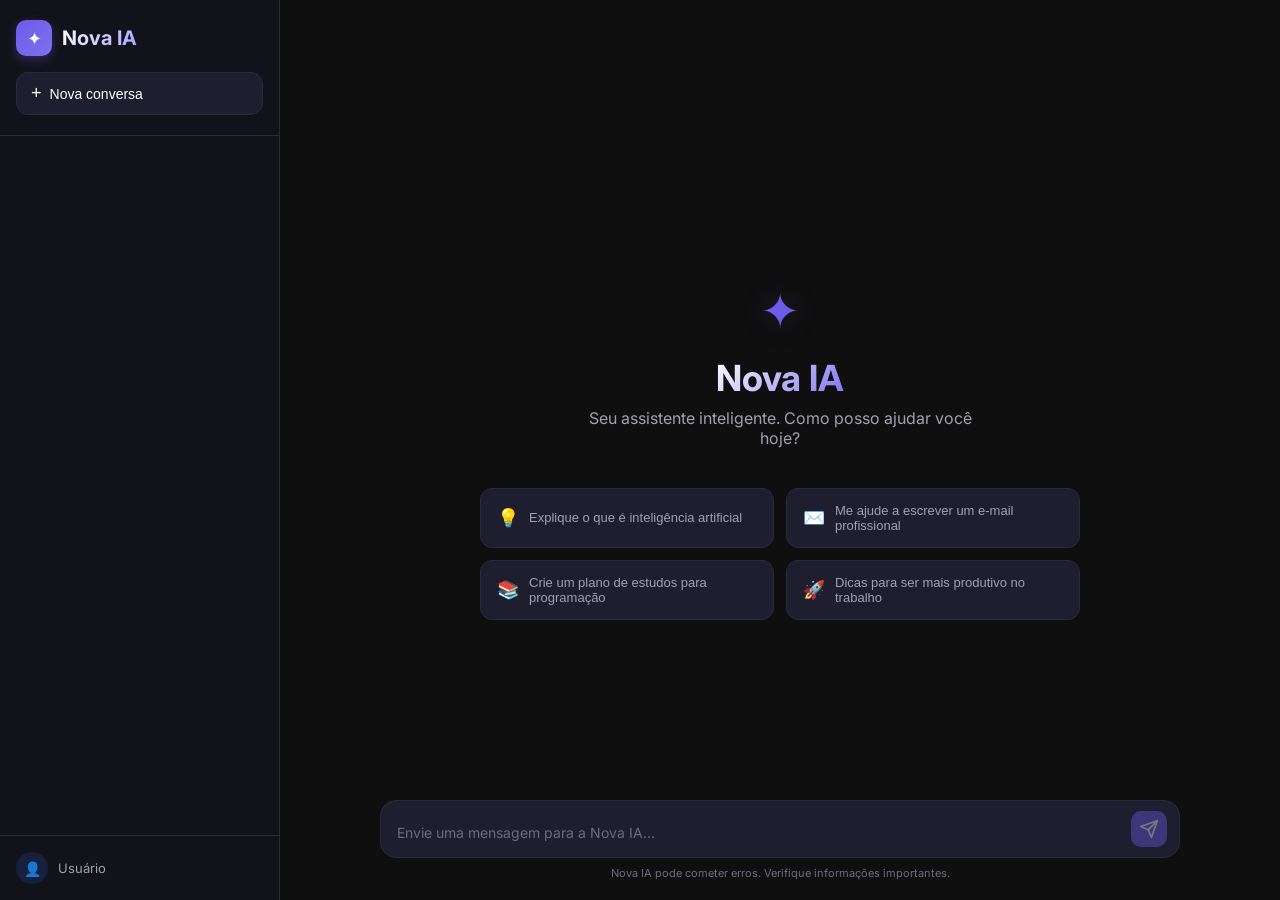
==== index.html @ a8991728 "Nova IA - App web de inteligência artificial com chatbot e design moderno" ====
<!DOCTYPE html>
<html lang="pt-BR">
<head>
    <meta charset="UTF-8">
    <meta name="viewport" content="width=device-width, initial-scale=1.0">
    <title>Nova IA</title>
    <link rel="preconnect" href="https://fonts.googleapis.com">
    <link rel="preconnect" href="https://fonts.gstatic.com" crossorigin>
    <link href="https://fonts.googleapis.com/css2?family=Inter:wght@300;400;500;600;700&display=swap" rel="stylesheet">
    <link rel="stylesheet" href="styles.css">
</head>
<body>
    <div class="app-container">
        <!-- Sidebar -->
        <aside class="sidebar" id="sidebar">
            <div class="sidebar-header">
                <div class="logo">
                    <div class="logo-icon">✦</div>
                    <span class="logo-text">Nova IA</span>
                </div>
                <button class="btn-new-chat" id="btnNewChat">
                    <span class="btn-icon">+</span>
                    <span class="btn-text">Nova conversa</span>
                </button>
            </div>
            <div class="chat-history" id="chatHistory">
                <!-- Conversas salvas aparecem aqui -->
            </div>
            <div class="sidebar-footer">
                <div class="user-info">
                    <div class="user-avatar">👤</div>
                    <span class="user-name">Usuário</span>
                </div>
            </div>
        </aside>

        <!-- Main Chat Area -->
        <main class="main-content" id="mainContent">
            <!-- Welcome Screen -->
            <div class="welcome-screen" id="welcomeScreen">
                <div class="welcome-icon">✦</div>
                <h1 class="welcome-title">Nova IA</h1>
                <p class="welcome-subtitle">Seu assistente inteligente. Como posso ajudar você hoje?</p>
                <div class="suggestions">
                    <button class="suggestion-btn" data-prompt="Explique o que é inteligência artificial">
                        <span class="suggestion-icon">💡</span>
                        <span class="suggestion-text">Explique o que é inteligência artificial</span>
                    </button>
                    <button class="suggestion-btn" data-prompt="Me ajude a escrever um e-mail profissional">
                        <span class="suggestion-icon">✉️</span>
                        <span class="suggestion-text">Me ajude a escrever um e-mail profissional</span>
                    </button>
                    <button class="suggestion-btn" data-prompt="Crie um plano de estudos para programação">
                        <span class="suggestion-icon">📚</span>
                        <span class="suggestion-text">Crie um plano de estudos para programação</span>
                    </button>
                    <button class="suggestion-btn" data-prompt="Dicas para ser mais produtivo no trabalho">
                        <span class="suggestion-icon">🚀</span>
                        <span class="suggestion-text">Dicas para ser mais produtivo no trabalho</span>
                    </button>
                </div>
            </div>

            <!-- Chat Container -->
            <div class="chat-container hidden" id="chatContainer">
                <div class="messages" id="messages">
                    <!-- Mensagens aparecem aqui -->
                </div>
                <div class="typing-indicator hidden" id="typingIndicator">
                    <div class="typing-dot"></div>
                    <div class="typing-dot"></div>
                    <div class="typing-dot"></div>
                </div>
            </div>

            <!-- Input Area -->
            <div class="input-area" id="inputArea">
                <div class="input-wrapper">
                    <textarea 
                        id="messageInput" 
                        class="message-input" 
                        placeholder="Envie uma mensagem para a Nova IA..." 
                        rows="1"
                        maxlength="4000"
                    ></textarea>
                    <button class="btn-send" id="btnSend" disabled>
                        <svg width="20" height="20" viewBox="0 0 24 24" fill="none" stroke="currentColor" stroke-width="2" stroke-linecap="round" stroke-linejoin="round">
                            <line x1="22" y1="2" x2="11" y2="13"></line>
                            <polygon points="22 2 15 22 11 13 2 9 22 2"></polygon>
                        </svg>
                    </button>
                </div>
                <p class="input-disclaimer">Nova IA pode cometer erros. Verifique informações importantes.</p>
            </div>
        </main>
    </div>

    <!-- Mobile Menu Toggle -->
    <button class="menu-toggle" id="menuToggle">
        <svg width="24" height="24" viewBox="0 0 24 24" fill="none" stroke="currentColor" stroke-width="2">
            <line x1="3" y1="6" x2="21" y2="6"></line>
            <line x1="3" y1="12" x2="21" y2="12"></line>
            <line x1="3" y1="18" x2="21" y2="18"></line>
        </svg>
    </button>

    <script src="app.js"></script>
</body>
</html>
---- styles.css ----
/* ===== CSS Reset & Variables ===== */
:root {
    --bg-primary: #0f0f0f;
    --bg-secondary: #1a1a2e;
    --bg-tertiary: #16213e;
    --bg-sidebar: #12121a;
    --bg-input: #1e1e2e;
    --bg-message-user: #6c5ce7;
    --bg-message-ai: #1e1e2e;
    --text-primary: #ffffff;
    --text-secondary: #a0a0b0;
    --text-muted: #6c6c7e;
    --accent: #6c5ce7;
    --accent-hover: #7f70f0;
    --accent-glow: rgba(108, 92, 231, 0.3);
    --border: #2a2a3e;
    --success: #00cec9;
    --radius: 12px;
    --radius-lg: 20px;
    --shadow: 0 4px 24px rgba(0, 0, 0, 0.3);
    --transition: all 0.3s cubic-bezier(0.4, 0, 0.2, 1);
}

* {
    margin: 0;
    padding: 0;
    box-sizing: border-box;
}

html, body {
    height: 100%;
    font-family: 'Inter', -apple-system, BlinkMacSystemFont, sans-serif;
    background: var(--bg-primary);
    color: var(--text-primary);
    overflow: hidden;
}

/* ===== App Container ===== */
.app-container {
    display: flex;
    height: 100vh;
    width: 100vw;
}

/* ===== Sidebar ===== */
.sidebar {
    width: 280px;
    background: var(--bg-sidebar);
    border-right: 1px solid var(--border);
    display: flex;
    flex-direction: column;
    transition: var(--transition);
    z-index: 100;
}

.sidebar-header {
    padding: 20px 16px;
    border-bottom: 1px solid var(--border);
}

.logo {
    display: flex;
    align-items: center;
    gap: 10px;
    margin-bottom: 16px;
}

.logo-icon {
    width: 36px;
    height: 36px;
    background: linear-gradient(135deg, var(--accent), var(--accent-hover));
    border-radius: 10px;
    display: flex;
    align-items: center;
    justify-content: center;
    font-size: 18px;
    color: white;
    box-shadow: 0 4px 12px var(--accent-glow);
}

.logo-text {
    font-size: 20px;
    font-weight: 700;
    background: linear-gradient(135deg, #fff, #a0a0ff);
    -webkit-background-clip: text;
    -webkit-text-fill-color: transparent;
    background-clip: text;
}

.btn-new-chat {
    width: 100%;
    display: flex;
    align-items: center;
    gap: 8px;
    padding: 10px 14px;
    background: var(--bg-input);
    border: 1px solid var(--border);
    border-radius: var(--radius);
    color: var(--text-primary);
    font-size: 14px;
    font-weight: 500;
    cursor: pointer;
    transition: var(--transition);
}

.btn-new-chat:hover {
    background: var(--bg-tertiary);
    border-color: var(--accent);
    box-shadow: 0 0 12px var(--accent-glow);
}

.btn-icon {
    font-size: 18px;
    font-weight: 300;
}

/* Chat History */
.chat-history {
    flex: 1;
    overflow-y: auto;
    padding: 12px;
}

.chat-history-item {
    display: flex;
    align-items: center;
    padding: 10px 12px;
    border-radius: var(--radius);
    cursor: pointer;
    transition: var(--transition);
    margin-bottom: 4px;
    color: var(--text-secondary);
    font-size: 13px;
    white-space: nowrap;
    overflow: hidden;
    text-overflow: ellipsis;
}

.chat-history-item:hover {
    background: var(--bg-input);
    color: var(--text-primary);
}

.chat-history-item.active {
    background: var(--bg-tertiary);
    color: var(--text-primary);
}

/* Sidebar Footer */
.sidebar-footer {
    padding: 16px;
    border-top: 1px solid var(--border);
}

.user-info {
    display: flex;
    align-items: center;
    gap: 10px;
}

.user-avatar {
    width: 32px;
    height: 32px;
    background: var(--bg-tertiary);
    border-radius: 50%;
    display: flex;
    align-items: center;
    justify-content: center;
    font-size: 14px;
}

.user-name {
    font-size: 13px;
    color: var(--text-secondary);
}

/* ===== Main Content ===== */
.main-content {
    flex: 1;
    display: flex;
    flex-direction: column;
    position: relative;
    min-width: 0;
}

/* Welcome Screen */
.welcome-screen {
    flex: 1;
    display: flex;
    flex-direction: column;
    align-items: center;
    justify-content: center;
    padding: 40px 20px;
    text-align: center;
}

.welcome-icon {
    font-size: 48px;
    margin-bottom: 16px;
    color: var(--accent);
    text-shadow: 0 0 30px var(--accent-glow);
    animation: pulse 3s ease-in-out infinite;
}

@keyframes pulse {
    0%, 100% { opacity: 1; transform: scale(1); }
    50% { opacity: 0.7; transform: scale(1.05); }
}

.welcome-title {
    font-size: 36px;
    font-weight: 700;
    margin-bottom: 8px;
    background: linear-gradient(135deg, #fff, var(--accent-hover));
    -webkit-background-clip: text;
    -webkit-text-fill-color: transparent;
    background-clip: text;
}

.welcome-subtitle {
    font-size: 16px;
    color: var(--text-secondary);
    margin-bottom: 40px;
    max-width: 400px;
}

/* Suggestions */
.suggestions {
    display: grid;
    grid-template-columns: repeat(2, 1fr);
    gap: 12px;
    max-width: 600px;
    width: 100%;
}

.suggestion-btn {
    display: flex;
    align-items: center;
    gap: 10px;
    padding: 14px 16px;
    background: var(--bg-input);
    border: 1px solid var(--border);
    border-radius: var(--radius);
    color: var(--text-secondary);
    font-size: 13px;
    text-align: left;
    cursor: pointer;
    transition: var(--transition);
}

.suggestion-btn:hover {
    background: var(--bg-tertiary);
    border-color: var(--accent);
    color: var(--text-primary);
    transform: translateY(-2px);
    box-shadow: 0 4px 16px var(--accent-glow);
}

.suggestion-icon {
    font-size: 18px;
}

/* ===== Chat Container ===== */
.chat-container {
    flex: 1;
    display: flex;
    flex-direction: column;
    overflow-y: auto;
    padding: 20px;
    padding-bottom: 100px;
}

.messages {
    display: flex;
    flex-direction: column;
    gap: 16px;
    max-width: 800px;
    width: 100%;
    margin: 0 auto;
}

.message {
    display: flex;
    gap: 12px;
    animation: fadeIn 0.4s ease;
}

@keyframes fadeIn {
    from { opacity: 0; transform: translateY(10px); }
    to { opacity: 1; transform: translateY(0); }
}

.message.user {
    flex-direction: row-reverse;
}

.message-avatar {
    width: 34px;
    height: 34px;
    border-radius: 10px;
    display: flex;
    align-items: center;
    justify-content: center;
    font-size: 14px;
    flex-shrink: 0;
}

.message.user .message-avatar {
    background: var(--bg-message-user);
    color: white;
}

.message.ai .message-avatar {
    background: linear-gradient(135deg, var(--accent), var(--accent-hover));
    color: white;
    box-shadow: 0 2px 8px var(--accent-glow);
}

.message-content {
    max-width: 70%;
    padding: 12px 16px;
    border-radius: var(--radius-lg);
    font-size: 14px;
    line-height: 1.6;
}

.message.user .message-content {
    background: var(--bg-message-user);
    color: white;
    border-bottom-right-radius: 6px;
}

.message.ai .message-content {
    background: var(--bg-message-ai);
    border: 1px solid var(--border);
    border-bottom-left-radius: 6px;
    color: var(--text-primary);
}

.message-time {
    font-size: 11px;
    color: var(--text-muted);
    margin-top: 4px;
}

.message.user .message-time {
    text-align: right;
}

/* Typing Indicator */
.typing-indicator {
    display: flex;
    gap: 4px;
    padding: 12px 16px;
    background: var(--bg-message-ai);
    border: 1px solid var(--border);
    border-radius: var(--radius-lg);
    border-bottom-left-radius: 6px;
    width: fit-content;
    margin-left: 46px;
}

.typing-dot {
    width: 8px;
    height: 8px;
    background: var(--accent);
    border-radius: 50%;
    animation: typingBounce 1.4s ease-in-out infinite;
}

.typing-dot:nth-child(2) {
    animation-delay: 0.2s;
}

.typing-dot:nth-child(3) {
    animation-delay: 0.4s;
}

@keyframes typingBounce {
    0%, 60%, 100% { transform: translateY(0); opacity: 0.4; }
    30% { transform: translateY(-8px); opacity: 1; }
}

/* ===== Input Area ===== */
.input-area {
    position: absolute;
    bottom: 0;
    left: 0;
    right: 0;
    padding: 16px 20px 20px;
    background: linear-gradient(transparent, var(--bg-primary) 30%);
}

.input-wrapper {
    display: flex;
    align-items: flex-end;
    gap: 8px;
    max-width: 800px;
    margin: 0 auto;
    background: var(--bg-input);
    border: 1px solid var(--border);
    border-radius: 16px;
    padding: 10px 12px;
    transition: var(--transition);
}

.input-wrapper:focus-within {
    border-color: var(--accent);
    box-shadow: 0 0 16px var(--accent-glow);
}

.message-input {
    flex: 1;
    background: transparent;
    border: none;
    outline: none;
    color: var(--text-primary);
    font-size: 14px;
    font-family: inherit;
    resize: none;
    max-height: 120px;
    line-height: 1.5;
    padding: 4px 4px;
}

.message-input::placeholder {
    color: var(--text-muted);
}

.btn-send {
    width: 36px;
    height: 36px;
    background: var(--accent);
    border: none;
    border-radius: 10px;
    color: white;
    cursor: pointer;
    display: flex;
    align-items: center;
    justify-content: center;
    transition: var(--transition);
    flex-shrink: 0;
}

.btn-send:hover:not(:disabled) {
    background: var(--accent-hover);
    transform: scale(1.05);
}

.btn-send:disabled {
    opacity: 0.4;
    cursor: not-allowed;
}

.input-disclaimer {
    text-align: center;
    font-size: 11px;
    color: var(--text-muted);
    margin-top: 8px;
    max-width: 800px;
    margin-left: auto;
    margin-right: auto;
}

/* ===== Menu Toggle (Mobile) ===== */
.menu-toggle {
    display: none;
    position: fixed;
    top: 16px;
    left: 16px;
    z-index: 200;
    background: var(--bg-input);
    border: 1px solid var(--border);
    border-radius: 10px;
    padding: 8px;
    color: var(--text-primary);
    cursor: pointer;
    transition: var(--transition);
}

.menu-toggle:hover {
    background: var(--bg-tertiary);
}

/* ===== Utilities ===== */
.hidden {
    display: none !important;
}

/* ===== Scrollbar ===== */
::-webkit-scrollbar {
    width: 6px;
}

::-webkit-scrollbar-track {
    background: transparent;
}

::-webkit-scrollbar-thumb {
    background: var(--border);
    border-radius: 3px;
}

::-webkit-scrollbar-thumb:hover {
    background: var(--text-muted);
}

/* ===== Responsive ===== */
@media (max-width: 768px) {
    .sidebar {
        position: fixed;
        left: -280px;
        top: 0;
        bottom: 0;
        box-shadow: var(--shadow);
    }

    .sidebar.open {
        left: 0;
    }

    .menu-toggle {
        display: flex;
    }

    .suggestions {
        grid-template-columns: 1fr;
    }

    .message-content {
        max-width: 85%;
    }

    .welcome-title {
        font-size: 28px;
    }
}

/* ===== Overlay for mobile sidebar ===== */
.sidebar-overlay {
    display: none;
    position: fixed;
    top: 0;
    left: 0;
    right: 0;
    bottom: 0;
    background: rgba(0, 0, 0, 0.5);
    z-index: 99;
}

.sidebar-overlay.active {
    display: block;
}
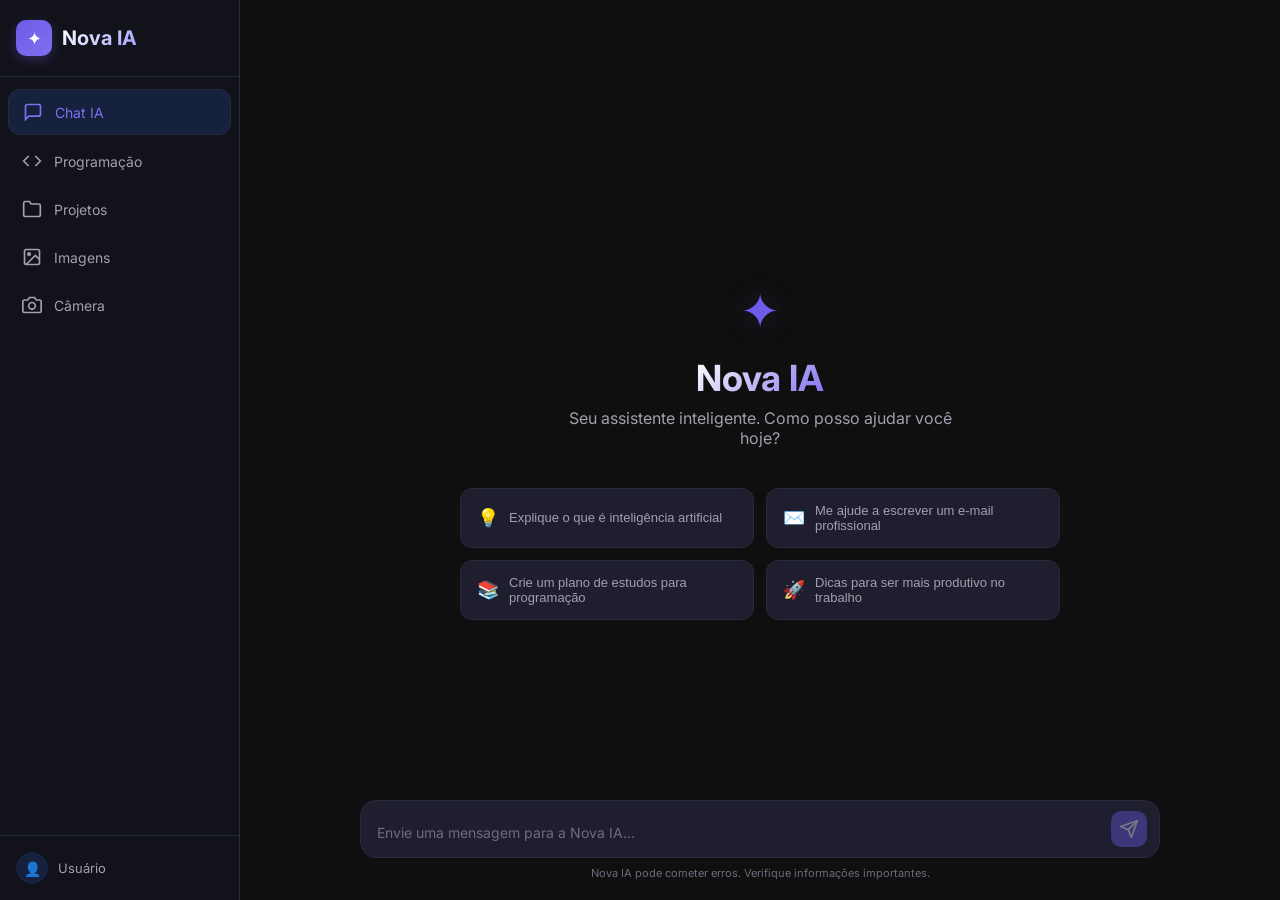
==== commit 707c0398: "Nova IA v2.0 - Menu completo: Chat, Programação, Projetos, Imagens, Câmera" ====
--- a/index.html
+++ b/index.html
@@ -6,7 +6,7 @@
     <title>Nova IA</title>
     <link rel="preconnect" href="https://fonts.googleapis.com">
     <link rel="preconnect" href="https://fonts.gstatic.com" crossorigin>
-    <link href="https://fonts.googleapis.com/css2?family=Inter:wght@300;400;500;600;700&display=swap" rel="stylesheet">
+    <link href="https://fonts.googleapis.com/css2?family=Inter:wght@300;400;500;600;700&family=Fira+Code:wght@400;500&display=swap" rel="stylesheet">
     <link rel="stylesheet" href="styles.css">
 </head>
 <body>
@@ -18,14 +18,32 @@
                     <div class="logo-icon">✦</div>
                     <span class="logo-text">Nova IA</span>
                 </div>
-                <button class="btn-new-chat" id="btnNewChat">
-                    <span class="btn-icon">+</span>
-                    <span class="btn-text">Nova conversa</span>
-                </button>
-            </div>
-            <div class="chat-history" id="chatHistory">
-                <!-- Conversas salvas aparecem aqui -->
-            </div>
+            </div>
+
+            <!-- Navigation Menu -->
+            <nav class="sidebar-nav">
+                <button class="nav-btn active" data-section="chat" title="Chat IA">
+                    <svg width="20" height="20" viewBox="0 0 24 24" fill="none" stroke="currentColor" stroke-width="2"><path d="M21 15a2 2 0 0 1-2 2H7l-4 4V5a2 2 0 0 1 2-2h14a2 2 0 0 1 2 2z"></path></svg>
+                    <span>Chat IA</span>
+                </button>
+                <button class="nav-btn" data-section="programming" title="Programação">
+                    <svg width="20" height="20" viewBox="0 0 24 24" fill="none" stroke="currentColor" stroke-width="2"><polyline points="16 18 22 12 16 6"></polyline><polyline points="8 6 2 12 8 18"></polyline></svg>
+                    <span>Programação</span>
+                </button>
+                <button class="nav-btn" data-section="projects" title="Projetos">
+                    <svg width="20" height="20" viewBox="0 0 24 24" fill="none" stroke="currentColor" stroke-width="2"><path d="M22 19a2 2 0 0 1-2 2H4a2 2 0 0 1-2-2V5a2 2 0 0 1 2-2h5l2 3h9a2 2 0 0 1 2 2z"></path></svg>
+                    <span>Projetos</span>
+                </button>
+                <button class="nav-btn" data-section="images" title="Imagens">
+                    <svg width="20" height="20" viewBox="0 0 24 24" fill="none" stroke="currentColor" stroke-width="2"><rect x="3" y="3" width="18" height="18" rx="2" ry="2"></rect><circle cx="8.5" cy="8.5" r="1.5"></circle><polyline points="21 15 16 10 5 21"></polyline></svg>
+                    <span>Imagens</span>
+                </button>
+                <button class="nav-btn" data-section="camera" title="Câmera">
+                    <svg width="20" height="20" viewBox="0 0 24 24" fill="none" stroke="currentColor" stroke-width="2"><path d="M23 19a2 2 0 0 1-2 2H3a2 2 0 0 1-2-2V8a2 2 0 0 1 2-2h4l2-3h6l2 3h4a2 2 0 0 1 2 2z"></path><circle cx="12" cy="13" r="4"></circle></svg>
+                    <span>Câmera</span>
+                </button>
+            </nav>
+
             <div class="sidebar-footer">
                 <div class="user-info">
                     <div class="user-avatar">👤</div>
@@ -34,75 +52,287 @@
             </div>
         </aside>
 
-        <!-- Main Chat Area -->
+        <!-- Main Content -->
         <main class="main-content" id="mainContent">
-            <!-- Welcome Screen -->
-            <div class="welcome-screen" id="welcomeScreen">
-                <div class="welcome-icon">✦</div>
-                <h1 class="welcome-title">Nova IA</h1>
-                <p class="welcome-subtitle">Seu assistente inteligente. Como posso ajudar você hoje?</p>
-                <div class="suggestions">
-                    <button class="suggestion-btn" data-prompt="Explique o que é inteligência artificial">
-                        <span class="suggestion-icon">💡</span>
-                        <span class="suggestion-text">Explique o que é inteligência artificial</span>
-                    </button>
-                    <button class="suggestion-btn" data-prompt="Me ajude a escrever um e-mail profissional">
-                        <span class="suggestion-icon">✉️</span>
-                        <span class="suggestion-text">Me ajude a escrever um e-mail profissional</span>
-                    </button>
-                    <button class="suggestion-btn" data-prompt="Crie um plano de estudos para programação">
-                        <span class="suggestion-icon">📚</span>
-                        <span class="suggestion-text">Crie um plano de estudos para programação</span>
-                    </button>
-                    <button class="suggestion-btn" data-prompt="Dicas para ser mais produtivo no trabalho">
-                        <span class="suggestion-icon">🚀</span>
-                        <span class="suggestion-text">Dicas para ser mais produtivo no trabalho</span>
-                    </button>
-                </div>
-            </div>
-
-            <!-- Chat Container -->
-            <div class="chat-container hidden" id="chatContainer">
-                <div class="messages" id="messages">
-                    <!-- Mensagens aparecem aqui -->
-                </div>
-                <div class="typing-indicator hidden" id="typingIndicator">
-                    <div class="typing-dot"></div>
-                    <div class="typing-dot"></div>
-                    <div class="typing-dot"></div>
-                </div>
-            </div>
-
-            <!-- Input Area -->
-            <div class="input-area" id="inputArea">
-                <div class="input-wrapper">
-                    <textarea 
-                        id="messageInput" 
-                        class="message-input" 
-                        placeholder="Envie uma mensagem para a Nova IA..." 
-                        rows="1"
-                        maxlength="4000"
-                    ></textarea>
-                    <button class="btn-send" id="btnSend" disabled>
-                        <svg width="20" height="20" viewBox="0 0 24 24" fill="none" stroke="currentColor" stroke-width="2" stroke-linecap="round" stroke-linejoin="round">
-                            <line x1="22" y1="2" x2="11" y2="13"></line>
-                            <polygon points="22 2 15 22 11 13 2 9 22 2"></polygon>
-                        </svg>
-                    </button>
-                </div>
-                <p class="input-disclaimer">Nova IA pode cometer erros. Verifique informações importantes.</p>
-            </div>
+
+            <!-- ===== CHAT SECTION ===== -->
+            <section class="content-section active" id="section-chat">
+                <!-- Welcome Screen -->
+                <div class="welcome-screen" id="welcomeScreen">
+                    <div class="welcome-icon">✦</div>
+                    <h1 class="welcome-title">Nova IA</h1>
+                    <p class="welcome-subtitle">Seu assistente inteligente. Como posso ajudar você hoje?</p>
+                    <div class="suggestions">
+                        <button class="suggestion-btn" data-prompt="Explique o que é inteligência artificial">
+                            <span class="suggestion-icon">💡</span>
+                            <span class="suggestion-text">Explique o que é inteligência artificial</span>
+                        </button>
+                        <button class="suggestion-btn" data-prompt="Me ajude a escrever um e-mail profissional">
+                            <span class="suggestion-icon">✉️</span>
+                            <span class="suggestion-text">Me ajude a escrever um e-mail profissional</span>
+                        </button>
+                        <button class="suggestion-btn" data-prompt="Crie um plano de estudos para programação">
+                            <span class="suggestion-icon">📚</span>
+                            <span class="suggestion-text">Crie um plano de estudos para programação</span>
+                        </button>
+                        <button class="suggestion-btn" data-prompt="Dicas para ser mais produtivo no trabalho">
+                            <span class="suggestion-icon">🚀</span>
+                            <span class="suggestion-text">Dicas para ser mais produtivo no trabalho</span>
+                        </button>
+                    </div>
+                </div>
+
+                <!-- Chat Container -->
+                <div class="chat-container hidden" id="chatContainer">
+                    <div class="messages" id="messages"></div>
+                    <div class="typing-indicator hidden" id="typingIndicator">
+                        <div class="typing-dot"></div>
+                        <div class="typing-dot"></div>
+                        <div class="typing-dot"></div>
+                    </div>
+                </div>
+
+                <!-- Chat Input -->
+                <div class="input-area" id="inputArea">
+                    <div class="input-wrapper">
+                        <textarea id="messageInput" class="message-input" placeholder="Envie uma mensagem para a Nova IA..." rows="1" maxlength="4000"></textarea>
+                        <button class="btn-send" id="btnSend" disabled>
+                            <svg width="20" height="20" viewBox="0 0 24 24" fill="none" stroke="currentColor" stroke-width="2" stroke-linecap="round" stroke-linejoin="round"><line x1="22" y1="2" x2="11" y2="13"></line><polygon points="22 2 15 22 11 13 2 9 22 2"></polygon></svg>
+                        </button>
+                    </div>
+                    <p class="input-disclaimer">Nova IA pode cometer erros. Verifique informações importantes.</p>
+                </div>
+            </section>
+
+            <!-- ===== PROGRAMMING SECTION ===== -->
+            <section class="content-section" id="section-programming">
+                <div class="section-header">
+                    <h2>💻 Programação</h2>
+                    <p class="section-subtitle">Editor de código HTML, CSS e JavaScript com preview em tempo real</p>
+                </div>
+
+                <div class="code-workspace">
+                    <!-- Code Editor Tabs -->
+                    <div class="editor-container">
+                        <div class="editor-tabs">
+                            <button class="editor-tab active" data-tab="html">HTML</button>
+                            <button class="editor-tab" data-tab="css">CSS</button>
+                            <button class="editor-tab" data-tab="js">JavaScript</button>
+                        </div>
+                        <div class="editor-body">
+                            <textarea class="code-editor active" id="editor-html" spellcheck="false" placeholder="<!DOCTYPE html>
+<html>
+<head>
+    <title>Meu Projeto</title>
+</head>
+<body>
+    <h1>Olá Mundo!</h1>
+</body>
+</html>"></textarea>
+                            <textarea class="code-editor" id="editor-css" spellcheck="false" placeholder="body {
+    font-family: Arial;
+    background: #f0f0f0;
+    display: flex;
+    justify-content: center;
+    align-items: center;
+    height: 100vh;
+    margin: 0;
+}
+
+h1 {
+    color: #333;
+    font-size: 2rem;
+}"></textarea>
+                            <textarea class="code-editor" id="editor-js" spellcheck="false" placeholder="// Seu código JavaScript
+document.addEventListener('DOMContentLoaded', () => {
+    console.log('Olá do Nova IA!');
+});"></textarea>
+                        </div>
+                        <div class="editor-actions">
+                            <button class="btn-run" id="btnRunCode">▶ Executar</button>
+                            <button class="btn-clear" id="btnClearCode">🗑 Limpar</button>
+                        </div>
+                    </div>
+
+                    <!-- Preview Panel -->
+                    <div class="preview-container">
+                        <div class="preview-header">
+                            <span>🔍 Preview</span>
+                            <button class="btn-refresh" id="btnRefreshPreview">↻ Atualizar</button>
+                        </div>
+                        <iframe class="preview-frame" id="previewFrame" sandbox="allow-scripts allow-modals"></iframe>
+                        <div class="preview-console" id="previewConsole">
+                            <div class="console-header">📋 Console</div>
+                            <div class="console-output" id="consoleOutput"></div>
+                        </div>
+                    </div>
+                </div>
+
+                <!-- Code Snippets -->
+                <div class="snippets-section">
+                    <h3>Exemplos Rápidos</h3>
+                    <div class="snippets-grid">
+                        <button class="snippet-btn" data-type="html" data-code="basic">📄 HTML Básico</button>
+                        <button class="snippet-btn" data-type="html" data-code="form">📋 Formulário</button>
+                        <button class="snippet-btn" data-type="css" data-code="flexbox">🎨 Flexbox Layout</button>
+                        <button class="snippet-btn" data-type="css" data-code="animation">✨ Animação CSS</button>
+                        <button class="snippet-btn" data-type="js" data-code="fetch">🌐 Fetch API</button>
+                        <button class="snippet-btn" data-type="js" data-code="dom">🎯 Manipulação DOM</button>
+                        <button class="snippet-btn" data-type="full" data-code="card">🃏 Card Component</button>
+                        <button class="snippet-btn" data-type="full" data-code="todo">✅ Todo List App</button>
+                        <button class="snippet-btn" data-type="full" data-code="calculator">🧮 Calculadora</button>
+                        <button class="snippet-btn" data-type="full" data-code="game">🎮 Mini Game</button>
+                    </div>
+                </div>
+            </section>
+
+            <!-- ===== PROJECTS SECTION ===== -->
+            <section class="content-section" id="section-projects">
+                <div class="section-header">
+                    <h2>📁 Projetos</h2>
+                    <p class="section-subtitle">Gerencie seus projetos e ideias</p>
+                    <button class="btn-add-project" id="btnAddProject">+ Novo Projeto</button>
+                </div>
+
+                <div class="projects-grid" id="projectsGrid">
+                    <!-- Projetos aparecem aqui -->
+                </div>
+
+                <div class="empty-state hidden" id="emptyProjects">
+                    <div class="empty-icon">📁</div>
+                    <h3>Nenhum projeto ainda</h3>
+                    <p>Clique em "+ Novo Projeto" para começar</p>
+                </div>
+            </section>
+
+            <!-- ===== IMAGES SECTION ===== -->
+            <section class="content-section" id="section-images">
+                <div class="section-header">
+                    <h2>🖼️ Imagens</h2>
+                    <p class="section-subtitle">Gere, edite e organize suas imagens</p>
+                </div>
+
+                <div class="image-workspace">
+                    <!-- Image Generator -->
+                    <div class="image-generator">
+                        <h3>Gerador de Imagens</h3>
+                        <div class="generator-input">
+                            <textarea id="imagePrompt" placeholder="Descreva a imagem que deseja gerar..." rows="3"></textarea>
+                            <div class="generator-options">
+                                <select id="imageSize">
+                                    <option value="512x512">512x512</option>
+                                    <option value="1024x1024" selected>1024x1024</option>
+                                    <option value="1920x1080">1920x1080</option>
+                                </select>
+                                <select id="imageStyle">
+                                    <option value="realistic">Realista</option>
+                                    <option value="artistic">Artístico</option>
+                                    <option value="cartoon">Cartoon</option>
+                                    <option value="pixel">Pixel Art</option>
+                                    <option value="abstract">Abstrato</option>
+                                </select>
+                            </div>
+                            <button class="btn-generate" id="btnGenerateImage">🎨 Gerar Imagem</button>
+                        </div>
+                    </div>
+
+                    <!-- Image Gallery -->
+                    <div class="image-gallery">
+                        <h3>Galeria</h3>
+                        <div class="gallery-grid" id="galleryGrid">
+                            <!-- Imagens geradas aparecem aqui -->
+                        </div>
+                        <div class="empty-gallery" id="emptyGallery">
+                            <div class="empty-icon">🖼️</div>
+                            <p>Nenhuma imagem gerada ainda</p>
+                        </div>
+                    </div>
+
+                    <!-- Upload Area -->
+                    <div class="upload-area">
+                        <h3>Upload de Imagens</h3>
+                        <div class="drop-zone" id="dropZone">
+                            <div class="drop-icon">📤</div>
+                            <p>Arraste imagens aqui ou clique para selecionar</p>
+                            <input type="file" id="imageUpload" accept="image/*" multiple hidden>
+                        </div>
+                    </div>
+                </div>
+            </section>
+
+            <!-- ===== CAMERA SECTION ===== -->
+            <section class="content-section" id="section-camera">
+                <div class="section-header">
+                    <h2>📷 Câmera</h2>
+                    <p class="section-subtitle">Capture fotos diretamente pelo app</p>
+                </div>
+
+                <div class="camera-workspace">
+                    <div class="camera-viewport">
+                        <video id="cameraVideo" autoplay playsinline></video>
+                        <canvas id="cameraCanvas" class="hidden"></canvas>
+                        <div class="camera-overlay hidden" id="cameraOverlay">
+                            <p>Câmera não disponível</p>
+                            <span>Permita o acesso à câmera nas configurações</span>
+                        </div>
+                    </div>
+
+                    <div class="camera-controls">
+                        <button class="btn-camera-action" id="btnStartCamera">▶ Iniciar Câmera</button>
+                        <button class="btn-capture hidden" id="btnCapture">📸 Capturar</button>
+                        <button class="btn-camera-action hidden" id="btnSwitchCamera">🔄 Trocar Câmera</button>
+                    </div>
+
+                    <!-- Photo Gallery -->
+                    <div class="photo-gallery">
+                        <h3>Fotos Capturadas</h3>
+                        <div class="photos-grid" id="photosGrid"></div>
+                        <div class="empty-photos" id="emptyPhotos">
+                            <div class="empty-icon">📷</div>
+                            <p>Nenhuma foto capturada ainda</p>
+                        </div>
+                    </div>
+                </div>
+            </section>
         </main>
     </div>
 
     <!-- Mobile Menu Toggle -->
     <button class="menu-toggle" id="menuToggle">
-        <svg width="24" height="24" viewBox="0 0 24 24" fill="none" stroke="currentColor" stroke-width="2">
-            <line x1="3" y1="6" x2="21" y2="6"></line>
-            <line x1="3" y1="12" x2="21" y2="12"></line>
-            <line x1="3" y1="18" x2="21" y2="18"></line>
-        </svg>
+        <svg width="24" height="24" viewBox="0 0 24 24" fill="none" stroke="currentColor" stroke-width="2"><line x1="3" y1="6" x2="21" y2="6"></line><line x1="3" y1="12" x2="21" y2="12"></line><line x1="3" y1="18" x2="21" y2="18"></line></svg>
     </button>
+
+    <!-- Project Modal -->
+    <div class="modal hidden" id="projectModal">
+        <div class="modal-content">
+            <div class="modal-header">
+                <h3 id="modalTitle">Novo Projeto</h3>
+                <button class="modal-close" id="modalClose">✕</button>
+            </div>
+            <div class="modal-body">
+                <input type="text" id="projectName" placeholder="Nome do projeto" class="modal-input">
+                <textarea id="projectDesc" placeholder="Descrição do projeto..." class="modal-textarea" rows="4"></textarea>
+                <select id="projectTech" class="modal-input">
+                    <option value="html">HTML/CSS/JS</option>
+                    <option value="react">React</option>
+                    <option value="python">Python</option>
+                    <option value="node">Node.js</option>
+                    <option value="mobile">Mobile App</option>
+                    <option value="other">Outro</option>
+                </select>
+                <div class="modal-tags">
+                    <input type="text" id="projectTags" placeholder="Tags (separadas por vírgula)" class="modal-input">
+                </div>
+            </div>
+            <div class="modal-footer">
+                <button class="btn-cancel" id="btnCancelProject">Cancelar</button>
+                <button class="btn-save" id="btnSaveProject">Salvar</button>
+            </div>
+        </div>
+    </div>
+
+    <!-- Sidebar Overlay -->
+    <div class="sidebar-overlay hidden" id="sidebarOverlay"></div>
 
     <script src="app.js"></script>
 </body>
--- a/styles.css
+++ b/styles.css
@@ -7,25 +7,24 @@
     --bg-input: #1e1e2e;
     --bg-message-user: #6c5ce7;
     --bg-message-ai: #1e1e2e;
+    --bg-card: #1a1a2e;
     --text-primary: #ffffff;
     --text-secondary: #a0a0b0;
     --text-muted: #6c6c7e;
     --accent: #6c5ce7;
     --accent-hover: #7f70f0;
     --accent-glow: rgba(108, 92, 231, 0.3);
+    --accent-green: #00cec9;
+    --accent-orange: #fdcb6e;
+    --accent-pink: #fd79a8;
     --border: #2a2a3e;
-    --success: #00cec9;
     --radius: 12px;
     --radius-lg: 20px;
     --shadow: 0 4px 24px rgba(0, 0, 0, 0.3);
     --transition: all 0.3s cubic-bezier(0.4, 0, 0.2, 1);
 }
 
-* {
-    margin: 0;
-    padding: 0;
-    box-sizing: border-box;
-}
+* { margin: 0; padding: 0; box-sizing: border-box; }
 
 html, body {
     height: 100%;
@@ -44,13 +43,14 @@
 
 /* ===== Sidebar ===== */
 .sidebar {
-    width: 280px;
+    width: 240px;
     background: var(--bg-sidebar);
     border-right: 1px solid var(--border);
     display: flex;
     flex-direction: column;
     transition: var(--transition);
     z-index: 100;
+    flex-shrink: 0;
 }
 
 .sidebar-header {
@@ -62,7 +62,6 @@
     display: flex;
     align-items: center;
     gap: 10px;
-    margin-bottom: 16px;
 }
 
 .logo-icon {
@@ -87,63 +86,46 @@
     background-clip: text;
 }
 
-.btn-new-chat {
+/* Navigation */
+.sidebar-nav {
+    flex: 1;
+    padding: 12px 8px;
+    display: flex;
+    flex-direction: column;
+    gap: 4px;
+    overflow-y: auto;
+}
+
+.nav-btn {
+    display: flex;
+    align-items: center;
+    gap: 12px;
     width: 100%;
-    display: flex;
-    align-items: center;
-    gap: 8px;
-    padding: 10px 14px;
-    background: var(--bg-input);
-    border: 1px solid var(--border);
+    padding: 12px 14px;
+    background: transparent;
+    border: none;
     border-radius: var(--radius);
+    color: var(--text-secondary);
+    font-size: 14px;
+    font-family: inherit;
+    cursor: pointer;
+    transition: var(--transition);
+    text-align: left;
+}
+
+.nav-btn:hover {
+    background: var(--bg-input);
     color: var(--text-primary);
-    font-size: 14px;
-    font-weight: 500;
-    cursor: pointer;
-    transition: var(--transition);
-}
-
-.btn-new-chat:hover {
+}
+
+.nav-btn.active {
     background: var(--bg-tertiary);
-    border-color: var(--accent);
-    box-shadow: 0 0 12px var(--accent-glow);
-}
-
-.btn-icon {
-    font-size: 18px;
-    font-weight: 300;
-}
-
-/* Chat History */
-.chat-history {
-    flex: 1;
-    overflow-y: auto;
-    padding: 12px;
-}
-
-.chat-history-item {
-    display: flex;
-    align-items: center;
-    padding: 10px 12px;
-    border-radius: var(--radius);
-    cursor: pointer;
-    transition: var(--transition);
-    margin-bottom: 4px;
-    color: var(--text-secondary);
-    font-size: 13px;
-    white-space: nowrap;
-    overflow: hidden;
-    text-overflow: ellipsis;
-}
-
-.chat-history-item:hover {
-    background: var(--bg-input);
-    color: var(--text-primary);
-}
-
-.chat-history-item.active {
-    background: var(--bg-tertiary);
-    color: var(--text-primary);
+    color: var(--accent-hover);
+    border: 1px solid var(--border);
+}
+
+.nav-btn svg {
+    flex-shrink: 0;
 }
 
 /* Sidebar Footer */
@@ -181,9 +163,40 @@
     flex-direction: column;
     position: relative;
     min-width: 0;
-}
-
-/* Welcome Screen */
+    overflow: hidden;
+}
+
+/* Content Sections */
+.content-section {
+    display: none;
+    flex-direction: column;
+    height: 100%;
+    overflow-y: auto;
+}
+
+.content-section.active {
+    display: flex;
+}
+
+/* Section Header */
+.section-header {
+    padding: 24px 28px 16px;
+    border-bottom: 1px solid var(--border);
+    position: relative;
+}
+
+.section-header h2 {
+    font-size: 24px;
+    font-weight: 700;
+    margin-bottom: 4px;
+}
+
+.section-subtitle {
+    font-size: 14px;
+    color: var(--text-secondary);
+}
+
+/* ===== WELCOME / CHAT ===== */
 .welcome-screen {
     flex: 1;
     display: flex;
@@ -224,7 +237,6 @@
     max-width: 400px;
 }
 
-/* Suggestions */
 .suggestions {
     display: grid;
     grid-template-columns: repeat(2, 1fr);
@@ -256,17 +268,15 @@
     box-shadow: 0 4px 16px var(--accent-glow);
 }
 
-.suggestion-icon {
-    font-size: 18px;
-}
-
-/* ===== Chat Container ===== */
+.suggestion-icon { font-size: 18px; }
+
+/* Chat */
 .chat-container {
     flex: 1;
     display: flex;
     flex-direction: column;
     overflow-y: auto;
-    padding: 20px;
+    padding: 20px 28px;
     padding-bottom: 100px;
 }
 
@@ -290,9 +300,7 @@
     to { opacity: 1; transform: translateY(0); }
 }
 
-.message.user {
-    flex-direction: row-reverse;
-}
+.message.user { flex-direction: row-reverse; }
 
 .message-avatar {
     width: 34px;
@@ -343,11 +351,8 @@
     margin-top: 4px;
 }
 
-.message.user .message-time {
-    text-align: right;
-}
-
-/* Typing Indicator */
+.message.user .message-time { text-align: right; }
+
 .typing-indicator {
     display: flex;
     gap: 4px;
@@ -368,26 +373,21 @@
     animation: typingBounce 1.4s ease-in-out infinite;
 }
 
-.typing-dot:nth-child(2) {
-    animation-delay: 0.2s;
-}
-
-.typing-dot:nth-child(3) {
-    animation-delay: 0.4s;
-}
+.typing-dot:nth-child(2) { animation-delay: 0.2s; }
+.typing-dot:nth-child(3) { animation-delay: 0.4s; }
 
 @keyframes typingBounce {
     0%, 60%, 100% { transform: translateY(0); opacity: 0.4; }
     30% { transform: translateY(-8px); opacity: 1; }
 }
 
-/* ===== Input Area ===== */
+/* Input Area */
 .input-area {
     position: absolute;
     bottom: 0;
     left: 0;
     right: 0;
-    padding: 16px 20px 20px;
+    padding: 16px 28px 20px;
     background: linear-gradient(transparent, var(--bg-primary) 30%);
 }
 
@@ -423,9 +423,7 @@
     padding: 4px 4px;
 }
 
-.message-input::placeholder {
-    color: var(--text-muted);
-}
+.message-input::placeholder { color: var(--text-muted); }
 
 .btn-send {
     width: 36px;
@@ -442,15 +440,8 @@
     flex-shrink: 0;
 }
 
-.btn-send:hover:not(:disabled) {
-    background: var(--accent-hover);
-    transform: scale(1.05);
-}
-
-.btn-send:disabled {
-    opacity: 0.4;
-    cursor: not-allowed;
-}
+.btn-send:hover:not(:disabled) { background: var(--accent-hover); transform: scale(1.05); }
+.btn-send:disabled { opacity: 0.4; cursor: not-allowed; }
 
 .input-disclaimer {
     text-align: center;
@@ -462,6 +453,608 @@
     margin-right: auto;
 }
 
+/* ===== PROGRAMMING SECTION ===== */
+.code-workspace {
+    display: flex;
+    flex: 1;
+    gap: 0;
+    height: calc(100vh - 180px);
+    min-height: 500px;
+}
+
+.editor-container {
+    flex: 1;
+    display: flex;
+    flex-direction: column;
+    border-right: 1px solid var(--border);
+}
+
+.editor-tabs {
+    display: flex;
+    background: var(--bg-sidebar);
+    border-bottom: 1px solid var(--border);
+}
+
+.editor-tab {
+    padding: 10px 20px;
+    background: transparent;
+    border: none;
+    color: var(--text-secondary);
+    font-family: 'Fira Code', monospace;
+    font-size: 13px;
+    cursor: pointer;
+    transition: var(--transition);
+    border-bottom: 2px solid transparent;
+}
+
+.editor-tab:hover { color: var(--text-primary); background: var(--bg-input); }
+.editor-tab.active {
+    color: var(--accent-hover);
+    border-bottom-color: var(--accent);
+    background: var(--bg-tertiary);
+}
+
+.editor-body {
+    flex: 1;
+    position: relative;
+}
+
+.code-editor {
+    width: 100%;
+    height: 100%;
+    background: var(--bg-input);
+    color: #e2e8f0;
+    font-family: 'Fira Code', monospace;
+    font-size: 14px;
+    line-height: 1.6;
+    padding: 16px;
+    border: none;
+    outline: none;
+    resize: none;
+    tab-size: 2;
+    display: none;
+}
+
+.code-editor.active { display: block; }
+
+.editor-actions {
+    display: flex;
+    gap: 8px;
+    padding: 10px 16px;
+    background: var(--bg-sidebar);
+    border-top: 1px solid var(--border);
+}
+
+.btn-run {
+    padding: 8px 18px;
+    background: var(--accent-green);
+    border: none;
+    border-radius: 8px;
+    color: #000;
+    font-weight: 600;
+    font-size: 13px;
+    cursor: pointer;
+    transition: var(--transition);
+}
+
+.btn-run:hover { background: #00e6e0; transform: translateY(-1px); }
+
+.btn-clear {
+    padding: 8px 18px;
+    background: transparent;
+    border: 1px solid var(--border);
+    border-radius: 8px;
+    color: var(--text-secondary);
+    font-size: 13px;
+    cursor: pointer;
+    transition: var(--transition);
+}
+
+.btn-clear:hover { background: var(--bg-input); color: var(--text-primary); }
+
+/* Preview Panel */
+.preview-container {
+    flex: 1;
+    display: flex;
+    flex-direction: column;
+    background: #fff;
+}
+
+.preview-header {
+    display: flex;
+    align-items: center;
+    justify-content: space-between;
+    padding: 10px 16px;
+    background: var(--bg-sidebar);
+    border-bottom: 1px solid var(--border);
+    color: var(--text-secondary);
+    font-size: 13px;
+}
+
+.btn-refresh {
+    padding: 4px 12px;
+    background: var(--bg-input);
+    border: 1px solid var(--border);
+    border-radius: 6px;
+    color: var(--text-secondary);
+    font-size: 12px;
+    cursor: pointer;
+    transition: var(--transition);
+}
+
+.btn-refresh:hover { background: var(--bg-tertiary); color: var(--text-primary); }
+
+.preview-frame {
+    flex: 1;
+    border: none;
+    width: 100%;
+    min-height: 200px;
+    background: #fff;
+}
+
+.preview-console {
+    height: 120px;
+    background: #1e1e1e;
+    border-top: 1px solid var(--border);
+    display: flex;
+    flex-direction: column;
+}
+
+.console-header {
+    padding: 6px 12px;
+    font-size: 11px;
+    color: var(--text-muted);
+    background: #151515;
+    border-bottom: 1px solid #333;
+}
+
+.console-output {
+    flex: 1;
+    overflow-y: auto;
+    padding: 8px 12px;
+    font-family: 'Fira Code', monospace;
+    font-size: 12px;
+    color: #a0d0a0;
+}
+
+.console-output .log-error { color: #ff6b6b; }
+.console-output .log-warn { color: #fdcb6e; }
+
+/* Code Snippets */
+.snippets-section {
+    padding: 20px 28px;
+    border-top: 1px solid var(--border);
+}
+
+.snippets-section h3 {
+    font-size: 16px;
+    margin-bottom: 12px;
+    color: var(--text-primary);
+}
+
+.snippets-grid {
+    display: flex;
+    flex-wrap: wrap;
+    gap: 8px;
+}
+
+.snippet-btn {
+    padding: 8px 14px;
+    background: var(--bg-input);
+    border: 1px solid var(--border);
+    border-radius: 8px;
+    color: var(--text-secondary);
+    font-size: 12px;
+    cursor: pointer;
+    transition: var(--transition);
+}
+
+.snippet-btn:hover {
+    background: var(--bg-tertiary);
+    border-color: var(--accent);
+    color: var(--text-primary);
+}
+
+/* ===== PROJECTS SECTION ===== */
+.projects-section-body {
+    flex: 1;
+    padding: 24px 28px;
+    overflow-y: auto;
+}
+
+.btn-add-project {
+    position: absolute;
+    right: 28px;
+    top: 50%;
+    transform: translateY(-50%);
+    padding: 8px 16px;
+    background: var(--accent);
+    border: none;
+    border-radius: 8px;
+    color: white;
+    font-size: 13px;
+    font-weight: 500;
+    cursor: pointer;
+    transition: var(--transition);
+}
+
+.btn-add-project:hover { background: var(--accent-hover); }
+
+.projects-grid {
+    display: grid;
+    grid-template-columns: repeat(auto-fill, minmax(280px, 1fr));
+    gap: 16px;
+    padding: 24px 28px;
+    flex: 1;
+    overflow-y: auto;
+}
+
+.project-card {
+    background: var(--bg-card);
+    border: 1px solid var(--border);
+    border-radius: var(--radius);
+    padding: 20px;
+    transition: var(--transition);
+    cursor: pointer;
+}
+
+.project-card:hover {
+    border-color: var(--accent);
+    transform: translateY(-2px);
+    box-shadow: 0 8px 24px rgba(0, 0, 0, 0.3);
+}
+
+.project-card-header {
+    display: flex;
+    align-items: center;
+    gap: 10px;
+    margin-bottom: 10px;
+}
+
+.project-icon {
+    width: 40px;
+    height: 40px;
+    background: var(--bg-tertiary);
+    border-radius: 10px;
+    display: flex;
+    align-items: center;
+    justify-content: center;
+    font-size: 18px;
+}
+
+.project-card h4 {
+    font-size: 15px;
+    font-weight: 600;
+}
+
+.project-card p {
+    font-size: 13px;
+    color: var(--text-secondary);
+    line-height: 1.5;
+    margin-bottom: 12px;
+}
+
+.project-tags {
+    display: flex;
+    flex-wrap: wrap;
+    gap: 6px;
+}
+
+.project-tag {
+    padding: 3px 8px;
+    background: var(--bg-tertiary);
+    border-radius: 4px;
+    font-size: 11px;
+    color: var(--accent-hover);
+}
+
+.empty-state {
+    display: flex;
+    flex-direction: column;
+    align-items: center;
+    justify-content: center;
+    flex: 1;
+    text-align: center;
+    color: var(--text-muted);
+}
+
+.empty-icon { font-size: 48px; margin-bottom: 12px; }
+
+.empty-state h3 { font-size: 18px; margin-bottom: 6px; color: var(--text-secondary); }
+
+/* ===== IMAGES SECTION ===== */
+.image-workspace {
+    flex: 1;
+    overflow-y: auto;
+    padding: 24px 28px;
+}
+
+.image-generator {
+    background: var(--bg-card);
+    border: 1px solid var(--border);
+    border-radius: var(--radius);
+    padding: 20px;
+    margin-bottom: 24px;
+}
+
+.image-generator h3 { margin-bottom: 12px; }
+
+.generator-input textarea {
+    width: 100%;
+    background: var(--bg-input);
+    border: 1px solid var(--border);
+    border-radius: var(--radius);
+    color: var(--text-primary);
+    font-family: inherit;
+    font-size: 14px;
+    padding: 12px;
+    resize: none;
+    outline: none;
+    margin-bottom: 12px;
+    transition: var(--transition);
+}
+
+.generator-input textarea:focus { border-color: var(--accent); }
+
+.generator-options {
+    display: flex;
+    gap: 12px;
+    margin-bottom: 12px;
+}
+
+.generator-options select {
+    flex: 1;
+    padding: 8px 12px;
+    background: var(--bg-input);
+    border: 1px solid var(--border);
+    border-radius: 8px;
+    color: var(--text-primary);
+    font-size: 13px;
+    outline: none;
+}
+
+.btn-generate {
+    width: 100%;
+    padding: 12px;
+    background: linear-gradient(135deg, var(--accent), var(--accent-pink));
+    border: none;
+    border-radius: var(--radius);
+    color: white;
+    font-weight: 600;
+    font-size: 14px;
+    cursor: pointer;
+    transition: var(--transition);
+}
+
+.btn-generate:hover { transform: translateY(-2px); box-shadow: 0 4px 16px var(--accent-glow); }
+
+/* Image Gallery */
+.image-gallery { margin-bottom: 24px; }
+.image-gallery h3 { margin-bottom: 12px; }
+
+.gallery-grid {
+    display: grid;
+    grid-template-columns: repeat(auto-fill, minmax(200px, 1fr));
+    gap: 12px;
+}
+
+.gallery-item {
+    aspect-ratio: 1;
+    background: var(--bg-input);
+    border-radius: var(--radius);
+    overflow: hidden;
+    border: 1px solid var(--border);
+    position: relative;
+}
+
+.gallery-item img {
+    width: 100%;
+    height: 100%;
+    object-fit: cover;
+}
+
+.empty-gallery, .empty-photos {
+    display: flex;
+    flex-direction: column;
+    align-items: center;
+    padding: 30px;
+    text-align: center;
+    color: var(--text-muted);
+}
+
+/* Upload Area */
+.upload-area { margin-bottom: 24px; }
+.upload-area h3 { margin-bottom: 12px; }
+
+.drop-zone {
+    border: 2px dashed var(--border);
+    border-radius: var(--radius);
+    padding: 40px 20px;
+    text-align: center;
+    color: var(--text-muted);
+    cursor: pointer;
+    transition: var(--transition);
+}
+
+.drop-zone:hover {
+    border-color: var(--accent);
+    background: var(--bg-input);
+}
+
+.drop-icon { font-size: 36px; margin-bottom: 8px; }
+
+/* ===== CAMERA SECTION ===== */
+.camera-workspace {
+    flex: 1;
+    overflow-y: auto;
+    padding: 24px 28px;
+}
+
+.camera-viewport {
+    position: relative;
+    width: 100%;
+    max-width: 640px;
+    margin: 0 auto 20px;
+    border-radius: var(--radius);
+    overflow: hidden;
+    background: #000;
+    aspect-ratio: 4/3;
+    border: 1px solid var(--border);
+}
+
+.camera-viewport video {
+    width: 100%;
+    height: 100%;
+    object-fit: cover;
+}
+
+.camera-overlay {
+    position: absolute;
+    top: 0; left: 0; right: 0; bottom: 0;
+    display: flex;
+    flex-direction: column;
+    align-items: center;
+    justify-content: center;
+    background: rgba(0,0,0,0.8);
+    color: var(--text-secondary);
+    gap: 8px;
+}
+
+.camera-controls {
+    display: flex;
+    justify-content: center;
+    gap: 12px;
+    margin-bottom: 24px;
+}
+
+.btn-camera-action {
+    padding: 10px 20px;
+    background: var(--bg-input);
+    border: 1px solid var(--border);
+    border-radius: var(--radius);
+    color: var(--text-primary);
+    font-size: 14px;
+    cursor: pointer;
+    transition: var(--transition);
+}
+
+.btn-camera-action:hover { background: var(--bg-tertiary); border-color: var(--accent); }
+
+.btn-capture {
+    width: 64px;
+    height: 64px;
+    border-radius: 50%;
+    background: white;
+    border: 4px solid var(--accent);
+    cursor: pointer;
+    transition: var(--transition);
+    font-size: 20px;
+}
+
+.btn-capture:hover { transform: scale(1.1); background: var(--accent-hover); }
+
+.photo-gallery h3 { margin-bottom: 12px; }
+
+.photos-grid {
+    display: grid;
+    grid-template-columns: repeat(auto-fill, minmax(150px, 1fr));
+    gap: 10px;
+}
+
+.photo-item {
+    aspect-ratio: 1;
+    border-radius: var(--radius);
+    overflow: hidden;
+    border: 1px solid var(--border);
+}
+
+.photo-item img { width: 100%; height: 100%; object-fit: cover; }
+
+/* ===== MODAL ===== */
+.modal {
+    position: fixed;
+    top: 0; left: 0; right: 0; bottom: 0;
+    background: rgba(0,0,0,0.7);
+    display: flex;
+    align-items: center;
+    justify-content: center;
+    z-index: 1000;
+}
+
+.modal-content {
+    background: var(--bg-secondary);
+    border: 1px solid var(--border);
+    border-radius: var(--radius-lg);
+    width: 90%;
+    max-width: 480px;
+    padding: 24px;
+}
+
+.modal-header {
+    display: flex;
+    align-items: center;
+    justify-content: space-between;
+    margin-bottom: 20px;
+}
+
+.modal-header h3 { font-size: 18px; }
+
+.modal-close {
+    background: none;
+    border: none;
+    color: var(--text-secondary);
+    font-size: 18px;
+    cursor: pointer;
+}
+
+.modal-input, .modal-textarea {
+    width: 100%;
+    padding: 10px 14px;
+    background: var(--bg-input);
+    border: 1px solid var(--border);
+    border-radius: 8px;
+    color: var(--text-primary);
+    font-family: inherit;
+    font-size: 14px;
+    outline: none;
+    margin-bottom: 12px;
+    transition: var(--transition);
+}
+
+.modal-input:focus, .modal-textarea:focus { border-color: var(--accent); }
+
+.modal-tags { margin-bottom: 12px; }
+
+.modal-footer {
+    display: flex;
+    gap: 10px;
+    justify-content: flex-end;
+    margin-top: 16px;
+}
+
+.btn-cancel {
+    padding: 10px 18px;
+    background: transparent;
+    border: 1px solid var(--border);
+    border-radius: 8px;
+    color: var(--text-secondary);
+    font-size: 13px;
+    cursor: pointer;
+}
+
+.btn-save {
+    padding: 10px 18px;
+    background: var(--accent);
+    border: none;
+    border-radius: 8px;
+    color: white;
+    font-weight: 600;
+    font-size: 13px;
+    cursor: pointer;
+}
+
+.btn-save:hover { background: var(--accent-hover); }
+
 /* ===== Menu Toggle (Mobile) ===== */
 .menu-toggle {
     display: none;
@@ -478,76 +1071,48 @@
     transition: var(--transition);
 }
 
-.menu-toggle:hover {
-    background: var(--bg-tertiary);
-}
+.menu-toggle:hover { background: var(--bg-tertiary); }
+
+/* ===== Sidebar Overlay ===== */
+.sidebar-overlay {
+    display: none;
+    position: fixed;
+    top: 0; left: 0; right: 0; bottom: 0;
+    background: rgba(0,0,0,0.5);
+    z-index: 99;
+}
+
+.sidebar-overlay.active { display: block; }
 
 /* ===== Utilities ===== */
-.hidden {
-    display: none !important;
-}
-
-/* ===== Scrollbar ===== */
-::-webkit-scrollbar {
-    width: 6px;
-}
-
-::-webkit-scrollbar-track {
-    background: transparent;
-}
-
-::-webkit-scrollbar-thumb {
-    background: var(--border);
-    border-radius: 3px;
-}
-
-::-webkit-scrollbar-thumb:hover {
-    background: var(--text-muted);
-}
+.hidden { display: none !important; }
+
+::-webkit-scrollbar { width: 6px; }
+::-webkit-scrollbar-track { background: transparent; }
+::-webkit-scrollbar-thumb { background: var(--border); border-radius: 3px; }
+::-webkit-scrollbar-thumb:hover { background: var(--text-muted); }
 
 /* ===== Responsive ===== */
+@media (max-width: 900px) {
+    .code-workspace { flex-direction: column; height: auto; }
+    .editor-container { min-height: 300px; }
+    .preview-container { min-height: 300px; }
+}
+
 @media (max-width: 768px) {
     .sidebar {
         position: fixed;
-        left: -280px;
-        top: 0;
-        bottom: 0;
+        left: -240px;
+        top: 0; bottom: 0;
         box-shadow: var(--shadow);
     }
-
-    .sidebar.open {
-        left: 0;
-    }
-
-    .menu-toggle {
-        display: flex;
-    }
-
-    .suggestions {
-        grid-template-columns: 1fr;
-    }
-
-    .message-content {
-        max-width: 85%;
-    }
-
-    .welcome-title {
-        font-size: 28px;
-    }
-}
-
-/* ===== Overlay for mobile sidebar ===== */
-.sidebar-overlay {
-    display: none;
-    position: fixed;
-    top: 0;
-    left: 0;
-    right: 0;
-    bottom: 0;
-    background: rgba(0, 0, 0, 0.5);
-    z-index: 99;
-}
-
-.sidebar-overlay.active {
-    display: block;
-}
+    .sidebar.open { left: 0; }
+    .menu-toggle { display: flex; }
+    .suggestions { grid-template-columns: 1fr; }
+    .message-content { max-width: 85%; }
+    .welcome-title { font-size: 28px; }
+    .section-header { padding: 20px 16px; }
+    .btn-add-project { position: static; margin-top: 12px; }
+    .section-header { display: flex; flex-direction: column; }
+    .projects-grid { padding: 16px; }
+}
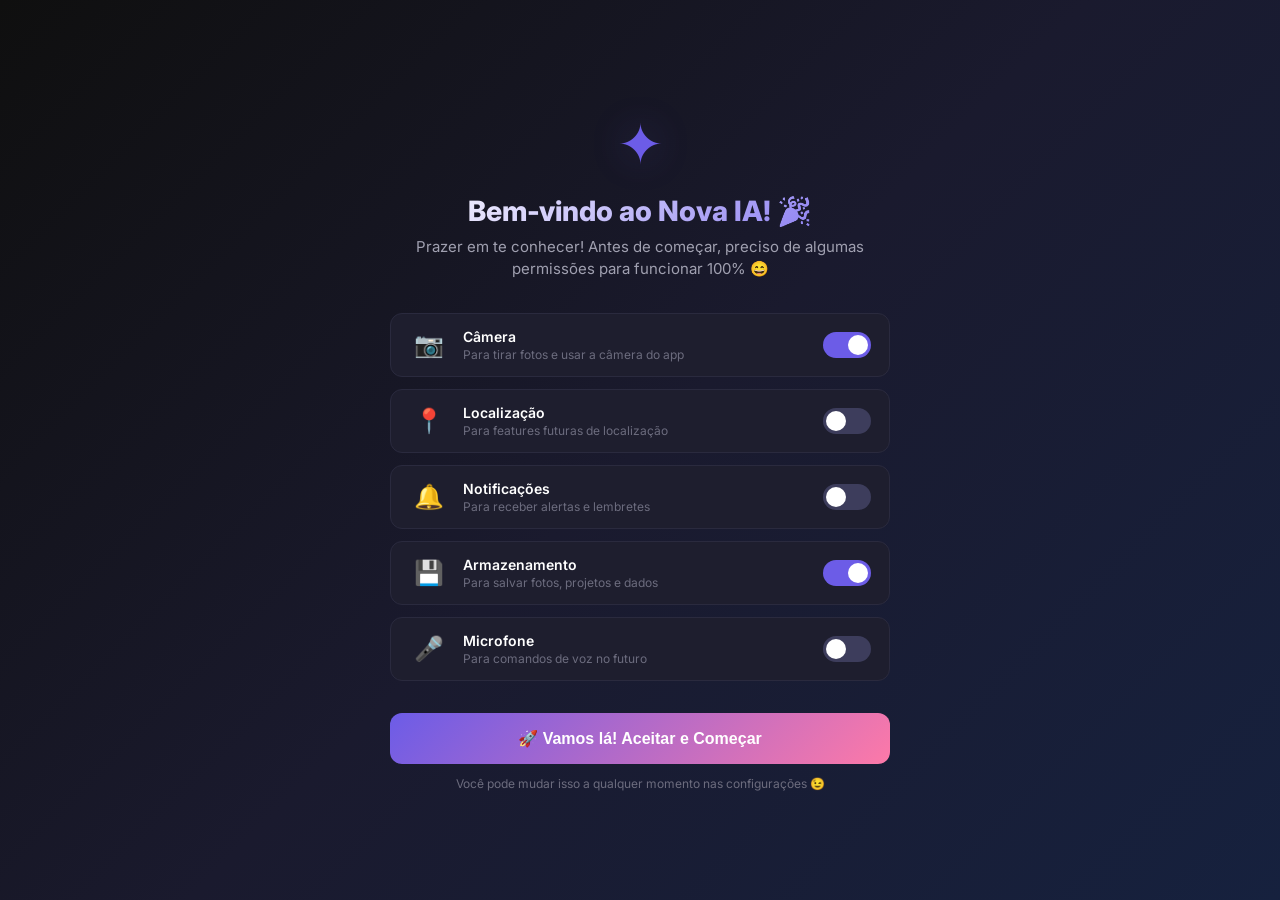
==== commit aa25ccd5: "Nova IA v3.0 - Permissões, Tutorial Jogar Bola, tom divertido" ====
--- a/index.html
+++ b/index.html
@@ -6,11 +6,87 @@
     <title>Nova IA</title>
     <link rel="preconnect" href="https://fonts.googleapis.com">
     <link rel="preconnect" href="https://fonts.gstatic.com" crossorigin>
-    <link href="https://fonts.googleapis.com/css2?family=Inter:wght@300;400;500;600;700&family=Fira+Code:wght@400;500&display=swap" rel="stylesheet">
+    <link href="https://fonts.googleapis.com/css2?family=Inter:wght@300;400;500;600;700;800&family=Fira+Code:wght@400;500&display=swap" rel="stylesheet">
     <link rel="stylesheet" href="styles.css">
 </head>
 <body>
-    <div class="app-container">
+
+    <!-- ===== PERMISSIONS SCREEN ===== -->
+    <div class="permissions-screen" id="permissionsScreen">
+        <div class="permissions-container">
+            <div class="permissions-logo">✦</div>
+            <h1 class="permissions-title">Bem-vindo ao Nova IA! 🎉</h1>
+            <p class="permissions-subtitle">Prazer em te conhecer! Antes de começar, preciso de algumas permissões para funcionar 100% 😄</p>
+
+            <div class="permissions-list">
+                <div class="permission-item" data-perm="camera">
+                    <div class="perm-icon">📷</div>
+                    <div class="perm-info">
+                        <span class="perm-name">Câmera</span>
+                        <span class="perm-desc">Para tirar fotos e usar a câmera do app</span>
+                    </div>
+                    <label class="perm-toggle">
+                        <input type="checkbox" checked class="perm-checkbox">
+                        <span class="toggle-slider"></span>
+                    </label>
+                </div>
+
+                <div class="permission-item" data-perm="location">
+                    <div class="perm-icon">📍</div>
+                    <div class="perm-info">
+                        <span class="perm-name">Localização</span>
+                        <span class="perm-desc">Para features futuras de localização</span>
+                    </div>
+                    <label class="perm-toggle">
+                        <input type="checkbox" class="perm-checkbox">
+                        <span class="toggle-slider"></span>
+                    </label>
+                </div>
+
+                <div class="permission-item" data-perm="notifications">
+                    <div class="perm-icon">🔔</div>
+                    <div class="perm-info">
+                        <span class="perm-name">Notificações</span>
+                        <span class="perm-desc">Para receber alertas e lembretes</span>
+                    </div>
+                    <label class="perm-toggle">
+                        <input type="checkbox" class="perm-checkbox">
+                        <span class="toggle-slider"></span>
+                    </label>
+                </div>
+
+                <div class="permission-item" data-perm="storage">
+                    <div class="perm-icon">💾</div>
+                    <div class="perm-info">
+                        <span class="perm-name">Armazenamento</span>
+                        <span class="perm-desc">Para salvar fotos, projetos e dados</span>
+                    </div>
+                    <label class="perm-toggle">
+                        <input type="checkbox" checked class="perm-checkbox">
+                        <span class="toggle-slider"></span>
+                    </label>
+                </div>
+
+                <div class="permission-item" data-perm="microphone">
+                    <div class="perm-icon">🎤</div>
+                    <div class="perm-info">
+                        <span class="perm-name">Microfone</span>
+                        <span class="perm-desc">Para comandos de voz no futuro</span>
+                    </div>
+                    <label class="perm-toggle">
+                        <input type="checkbox" class="perm-checkbox">
+                        <span class="toggle-slider"></span>
+                    </label>
+                </div>
+            </div>
+
+            <button class="btn-permissions" id="btnAllowPermissions">🚀 Vamos lá! Aceitar e Começar</button>
+            <p class="permissions-note">Você pode mudar isso a qualquer momento nas configurações 😉</p>
+        </div>
+    </div>
+
+    <!-- ===== MAIN APP ===== -->
+    <div class="app-container hidden" id="appContainer">
         <!-- Sidebar -->
         <aside class="sidebar" id="sidebar">
             <div class="sidebar-header">
@@ -20,12 +96,15 @@
                 </div>
             </div>
 
-            <!-- Navigation Menu -->
             <nav class="sidebar-nav">
                 <button class="nav-btn active" data-section="chat" title="Chat IA">
                     <svg width="20" height="20" viewBox="0 0 24 24" fill="none" stroke="currentColor" stroke-width="2"><path d="M21 15a2 2 0 0 1-2 2H7l-4 4V5a2 2 0 0 1 2-2h14a2 2 0 0 1 2 2z"></path></svg>
                     <span>Chat IA</span>
                 </button>
+                <button class="nav-btn" data-section="bola" title="Como Jogar Bola">
+                    <svg width="20" height="20" viewBox="0 0 24 24" fill="none" stroke="currentColor" stroke-width="2"><circle cx="12" cy="12" r="10"></circle><path d="M12 2a15.3 15.3 0 0 1 4 10 15.3 15.3 0 0 1-4 10 15.3 15.3 0 0 1-4-10 15.3 15.3 0 0 1 4-10z"></path><path d="M2 12h20"></path></svg>
+                    <span>⚽ Jogar Bola</span>
+                </button>
                 <button class="nav-btn" data-section="programming" title="Programação">
                     <svg width="20" height="20" viewBox="0 0 24 24" fill="none" stroke="currentColor" stroke-width="2"><polyline points="16 18 22 12 16 6"></polyline><polyline points="8 6 2 12 8 18"></polyline></svg>
                     <span>Programação</span>
@@ -46,8 +125,8 @@
 
             <div class="sidebar-footer">
                 <div class="user-info">
-                    <div class="user-avatar">👤</div>
-                    <span class="user-name">Usuário</span>
+                    <div class="user-avatar">😎</div>
+                    <span class="user-name">Mestre</span>
                 </div>
             </div>
         </aside>
@@ -57,32 +136,30 @@
 
             <!-- ===== CHAT SECTION ===== -->
             <section class="content-section active" id="section-chat">
-                <!-- Welcome Screen -->
                 <div class="welcome-screen" id="welcomeScreen">
                     <div class="welcome-icon">✦</div>
                     <h1 class="welcome-title">Nova IA</h1>
-                    <p class="welcome-subtitle">Seu assistente inteligente. Como posso ajudar você hoje?</p>
+                    <p class="welcome-subtitle">Fala, beleza? 👋 Sou a Nova IA, tua parceira de jornada! Bora conversar?</p>
                     <div class="suggestions">
-                        <button class="suggestion-btn" data-prompt="Explique o que é inteligência artificial">
-                            <span class="suggestion-icon">💡</span>
-                            <span class="suggestion-text">Explique o que é inteligência artificial</span>
+                        <button class="suggestion-btn" data-prompt="Me conta algo interessante!">
+                            <span class="suggestion-icon">🤩</span>
+                            <span class="suggestion-text">Me conta algo interessante!</span>
                         </button>
-                        <button class="suggestion-btn" data-prompt="Me ajude a escrever um e-mail profissional">
-                            <span class="suggestion-icon">✉️</span>
-                            <span class="suggestion-text">Me ajude a escrever um e-mail profissional</span>
+                        <button class="suggestion-btn" data-prompt="Me ajuda a escrever uma mensagem maneiro">
+                            <span class="suggestion-icon">✍️</span>
+                            <span class="suggestion-text">Me ajuda a escrever algo maneiro</span>
                         </button>
-                        <button class="suggestion-btn" data-prompt="Crie um plano de estudos para programação">
-                            <span class="suggestion-icon">📚</span>
-                            <span class="suggestion-text">Crie um plano de estudos para programação</span>
+                        <button class="suggestion-btn" data-prompt="Quero aprender a programar!">
+                            <span class="suggestion-icon">💻</span>
+                            <span class="suggestion-text">Quero aprender a programar!</span>
                         </button>
-                        <button class="suggestion-btn" data-prompt="Dicas para ser mais produtivo no trabalho">
-                            <span class="suggestion-icon">🚀</span>
-                            <span class="suggestion-text">Dicas para ser mais produtivo no trabalho</span>
+                        <button class="suggestion-btn" data-prompt="Me dá dicas pra ser mais produtivo">
+                            <span class="suggestion-icon">🔥</span>
+                            <span class="suggestion-text">Dicas pra ser mais produtivo</span>
                         </button>
                     </div>
                 </div>
 
-                <!-- Chat Container -->
                 <div class="chat-container hidden" id="chatContainer">
                     <div class="messages" id="messages"></div>
                     <div class="typing-indicator hidden" id="typingIndicator">
@@ -92,15 +169,124 @@
                     </div>
                 </div>
 
-                <!-- Chat Input -->
                 <div class="input-area" id="inputArea">
                     <div class="input-wrapper">
-                        <textarea id="messageInput" class="message-input" placeholder="Envie uma mensagem para a Nova IA..." rows="1" maxlength="4000"></textarea>
+                        <textarea id="messageInput" class="message-input" placeholder="Fala aí, o que tu precisa? 😎" rows="1" maxlength="4000"></textarea>
                         <button class="btn-send" id="btnSend" disabled>
-                            <svg width="20" height="20" viewBox="0 0 24 24" fill="none" stroke="currentColor" stroke-width="2" stroke-linecap="round" stroke-linejoin="round"><line x1="22" y1="2" x2="11" y2="13"></line><polygon points="22 2 15 22 11 13 2 9 22 2"></polygon></svg>
+                            <svg width="20" height="20" viewBox="0 0 24 24" fill="none" stroke="currentColor" stroke-width="2"><line x1="22" y1="2" x2="11" y2="13"></line><polygon points="22 2 15 22 11 13 2 9 22 2"></polygon></svg>
                         </button>
                     </div>
-                    <p class="input-disclaimer">Nova IA pode cometer erros. Verifique informações importantes.</p>
+                    <p class="input-disclaimer">Nova IA é gente boa, mas pode errar. Confere aí! 😉</p>
+                </div>
+            </section>
+
+            <!-- ===== BOLA / FOOTBALL SECTION ===== -->
+            <section class="content-section" id="section-bola">
+                <div class="section-header">
+                    <h2>⚽ Como Jogar Bola</h2>
+                    <p class="section-subtitle">O guia definitivo pra você virar craque! Sem enrolação 🏆</p>
+                </div>
+
+                <div class="bola-content">
+                    <!-- Step-by-step Tutorial -->
+                    <div class="tutorial-steps">
+                        <div class="tutorial-step" data-step="1">
+                            <div class="step-number">1</div>
+                            <div class="step-content">
+                                <h3>🦶 O Básico: Chutar a Bola</h3>
+                                <p>A primeira coisa é aprender a chutar sem tropeçar na bola! Coloca o pé de apoio ao lado da bola, mira com o peito do pé e chuta com força (mas sem exagero, senão voa pro terreno baldio 😂).</p>
+                                <div class="step-tip">💡 <strong>Dica de ouro:</strong> Olha pra onde quer que a bola vá ANTES de chutar. Parece óbvio, mas muita gente chuta e olha depois!</div>
+                            </div>
+                        </div>
+
+                        <div class="tutorial-step" data-step="2">
+                            <div class="step-number">2</div>
+                            <div class="step-content">
+                                <h3>🏃 Correr com a Bola (Drible)</h3>
+                                <p>Correr com a bola no pé é tipo andar de skate — no começo parece impossível, mas depois vira automático! Toca a bola devagar com o pé, dá uns passos, toca de novo. Vai aumentando a velocidade aos poucos.</p>
+                                <div class="step-tip">💡 <strong>Truque secreto:</strong> Dribla mais rápido que o adversário correndo devagar com a bola. Não precisa ser o Mbappé!</div>
+                            </div>
+                        </div>
+
+                        <div class="tutorial-step" data-step="3">
+                            <div class="step-number">3</div>
+                            <div class="step-content">
+                                <h3>🎯 Passar a Bola pro Amigo</h3>
+                                <p>Futebol é jogo de equipe, meu parceiro! Passar a bola é mais importante que fazer gol (às vezes 😅). Usa a parte de dentro do pé pra passar com precisão. Mira no peito do pé do seu amigo — não no pé dele!</p>
+                                <div class="step-tip">💡 <strong>Regra de vida:</strong> Quem passa bem, joga bem. Messi é mestre nisso!</div>
+                            </div>
+                        </div>
+
+                        <div class="tutorial-step" data-step="4">
+                            <div class="step-number">4</div>
+                            <div class="step-content">
+                                <h3>🧱 Defender (Sem Chorar)</h3>
+                                <p>Defender é arte! Fica de frente pro atacante, fica nas pontas dos pés e tenta roubar a bola sem derrubar o cara. Se não der, pelo menos atrapalha. E NUNCA coloca a mão na bola (a não ser que seja goleiro 🧤).</p>
+                                <div class="step-tip">💡 <strong>Segredo dos zagueiros:</strong> Paciência! Não sai entrando em tudo. Espera o momento certo!</div>
+                            </div>
+                        </div>
+
+                        <div class="tutorial-step" data-step="5">
+                            <div class="step-number">5</div>
+                            <div class="step-content">
+                                <h3>🥅 Chutar no Gol (O Momento da Glória!)</h3>
+                                <p>CHEGOU A HORA! Quando tiver cara a cara com o goleiro: respira fundo, olha pro canto do gol e chuta COM CONVICÇÃO. Não tenta fazer firula — manda aquela bolada e comemora como se fosse a final da Champions! 🎉</p>
+                                <div class="step-tip">💡 <strong>Dica do Neymar:</strong> Se errar, faz cara de quem queria fazer aquilo mesmo. Funciona 100% das vezes 😂</div>
+                            </div>
+                        </div>
+
+                        <div class="tutorial-step" data-step="6">
+                            <div class="step-number">6</div>
+                            <div class="step-content">
+                                <h3>🧠 Mentalidade de Campeão</h3>
+                                <p>O mais importante de tudo: DIVERTE-SE! Futebol é alegria. Se você tá se divertindo, joga melhor. Se perdeu a bola, ri e vai de novo. Se tomou um golaço, aplaude o adversário. E nunca, NUNCA, desiste antes do apito final!</p>
+                                <div class="step-tip">💡 <strong>Filosofia do Nova IA:</strong> A vida é como futebol — às vezes você chuta e entra, às vezes chuta e vai pra fora. O importante é continuar chutando! ⚽💜</div>
+                            </div>
+                        </div>
+                    </div>
+
+                    <!-- Fun Facts -->
+                    <div class="fun-facts">
+                        <h3>🎪 Curiosidades pra Impressionar a Galera</h3>
+                        <div class="facts-grid">
+                            <div class="fact-card">
+                                <span class="fact-emoji">🐐</span>
+                                <h4>Messi ou CR7?</h4>
+                                <p>Depende do dia! Mas os dois são absurdos. Escolhe um e defende com a vida 😤</p>
+                            </div>
+                            <div class="fact-card">
+                                <span class="fact-emoji">🌍</span>
+                                <h4>Futebol é universal</h4>
+                                <p>Mais de 4 bilhões de pessoas acompanham futebol no mundo. É o esporte #1 do planeta!</p>
+                            </div>
+                            <div class="fact-card">
+                                <span class="fact-emoji">🏆</span>
+                                <h4>Brasil = 5 estrelas</h4>
+                                <p>O Brasil é o único país com 5 títulos de Copa do Mundo. Isso não é orgulho, é FATO!</p>
+                            </div>
+                            <div class="fact-card">
+                                <span class="fact-emoji">⚡</span>
+                                <h4>Velocidade recorde</h4>
+                                <p>A bola mais rápida registrada foi a 210 km/h! Quem chutou? Nem sabemos, mas doeu.</p>
+                            </div>
+                        </div>
+                    </div>
+
+                    <!-- Quick Quiz -->
+                    <div class="quiz-section">
+                        <h3>🧩 Quiz Rápido: Você Sabe de Bola?</h3>
+                        <div class="quiz-container" id="quizContainer">
+                            <div class="quiz-question" id="quizQuestion">Quem ganhou a última Copa do Mundo (2022)?</div>
+                            <div class="quiz-options" id="quizOptions">
+                                <button class="quiz-option" data-answer="wrong">Brasil</button>
+                                <button class="quiz-option" data-answer="wrong">França</button>
+                                <button class="quiz-option" data-answer="correct">Argentina</button>
+                                <button class="quiz-option" data-answer="wrong">Alemanha</button>
+                            </div>
+                            <div class="quiz-result hidden" id="quizResult"></div>
+                            <button class="btn-next-quiz hidden" id="btnNextQuiz">Próxima Pergunta →</button>
+                        </div>
+                    </div>
                 </div>
             </section>
 
@@ -108,11 +294,10 @@
             <section class="content-section" id="section-programming">
                 <div class="section-header">
                     <h2>💻 Programação</h2>
-                    <p class="section-subtitle">Editor de código HTML, CSS e JavaScript com preview em tempo real</p>
+                    <p class="section-subtitle">Editor de código com preview ao vivo. Bora criar! 🚀</p>
                 </div>
 
                 <div class="code-workspace">
-                    <!-- Code Editor Tabs -->
                     <div class="editor-container">
                         <div class="editor-tabs">
                             <button class="editor-tab active" data-tab="html">HTML</button>
@@ -120,41 +305,18 @@
                             <button class="editor-tab" data-tab="js">JavaScript</button>
                         </div>
                         <div class="editor-body">
-                            <textarea class="code-editor active" id="editor-html" spellcheck="false" placeholder="<!DOCTYPE html>
-<html>
-<head>
-    <title>Meu Projeto</title>
-</head>
-<body>
-    <h1>Olá Mundo!</h1>
-</body>
-</html>"></textarea>
-                            <textarea class="code-editor" id="editor-css" spellcheck="false" placeholder="body {
-    font-family: Arial;
-    background: #f0f0f0;
-    display: flex;
-    justify-content: center;
-    align-items: center;
-    height: 100vh;
-    margin: 0;
-}
-
-h1 {
-    color: #333;
-    font-size: 2rem;
-}"></textarea>
-                            <textarea class="code-editor" id="editor-js" spellcheck="false" placeholder="// Seu código JavaScript
-document.addEventListener('DOMContentLoaded', () => {
-    console.log('Olá do Nova IA!');
-});"></textarea>
+                            <textarea class="code-editor active" id="editor-html" spellcheck="false" placeholder="<!-- Escreve teu HTML aqui! -->
+<h1>Meu site maneiro 🚀</h1>"></textarea>
+                            <textarea class="code-editor" id="editor-css" spellcheck="false" placeholder="/* Teu CSS aqui! */
+h1 { color: #6c5ce7; font-family: Arial; }"></textarea>
+                            <textarea class="code-editor" id="editor-js" spellcheck="false" placeholder="// Teu JavaScript aqui!
+console.log('Bora codar! 💜');"></textarea>
                         </div>
                         <div class="editor-actions">
                             <button class="btn-run" id="btnRunCode">▶ Executar</button>
                             <button class="btn-clear" id="btnClearCode">🗑 Limpar</button>
                         </div>
                     </div>
-
-                    <!-- Preview Panel -->
                     <div class="preview-container">
                         <div class="preview-header">
                             <span>🔍 Preview</span>
@@ -168,20 +330,19 @@
                     </div>
                 </div>
 
-                <!-- Code Snippets -->
                 <div class="snippets-section">
-                    <h3>Exemplos Rápidos</h3>
+                    <h3>⚡ Exemplos Rápidos (clica e vê a mágica!)</h3>
                     <div class="snippets-grid">
                         <button class="snippet-btn" data-type="html" data-code="basic">📄 HTML Básico</button>
                         <button class="snippet-btn" data-type="html" data-code="form">📋 Formulário</button>
-                        <button class="snippet-btn" data-type="css" data-code="flexbox">🎨 Flexbox Layout</button>
-                        <button class="snippet-btn" data-type="css" data-code="animation">✨ Animação CSS</button>
+                        <button class="snippet-btn" data-type="css" data-code="flexbox">🎨 Flexbox</button>
+                        <button class="snippet-btn" data-type="css" data-code="animation">✨ Animação</button>
                         <button class="snippet-btn" data-type="js" data-code="fetch">🌐 Fetch API</button>
                         <button class="snippet-btn" data-type="js" data-code="dom">🎯 Manipulação DOM</button>
-                        <button class="snippet-btn" data-type="full" data-code="card">🃏 Card Component</button>
-                        <button class="snippet-btn" data-type="full" data-code="todo">✅ Todo List App</button>
+                        <button class="snippet-btn" data-type="full" data-code="card">🃏 Card Bonito</button>
+                        <button class="snippet-btn" data-type="full" data-code="todo">✅ Todo List</button>
                         <button class="snippet-btn" data-type="full" data-code="calculator">🧮 Calculadora</button>
-                        <button class="snippet-btn" data-type="full" data-code="game">🎮 Mini Game</button>
+                        <button class="snippet-btn" data-type="full" data-code="game">🎮 Snake Game</button>
                     </div>
                 </div>
             </section>
@@ -190,18 +351,14 @@
             <section class="content-section" id="section-projects">
                 <div class="section-header">
                     <h2>📁 Projetos</h2>
-                    <p class="section-subtitle">Gerencie seus projetos e ideias</p>
+                    <p class="section-subtitle">Guarda suas ideias e projetos aqui 💡</p>
                     <button class="btn-add-project" id="btnAddProject">+ Novo Projeto</button>
                 </div>
-
-                <div class="projects-grid" id="projectsGrid">
-                    <!-- Projetos aparecem aqui -->
-                </div>
-
+                <div class="projects-grid" id="projectsGrid"></div>
                 <div class="empty-state hidden" id="emptyProjects">
                     <div class="empty-icon">📁</div>
                     <h3>Nenhum projeto ainda</h3>
-                    <p>Clique em "+ Novo Projeto" para começar</p>
+                    <p>Clica em "+ Novo Projeto" e bora criar algo incrível!</p>
                 </div>
             </section>
 
@@ -209,15 +366,13 @@
             <section class="content-section" id="section-images">
                 <div class="section-header">
                     <h2>🖼️ Imagens</h2>
-                    <p class="section-subtitle">Gere, edite e organize suas imagens</p>
-                </div>
-
+                    <p class="section-subtitle">Gere, faça upload e organize suas imagens 🎨</p>
+                </div>
                 <div class="image-workspace">
-                    <!-- Image Generator -->
                     <div class="image-generator">
                         <h3>Gerador de Imagens</h3>
                         <div class="generator-input">
-                            <textarea id="imagePrompt" placeholder="Descreva a imagem que deseja gerar..." rows="3"></textarea>
+                            <textarea id="imagePrompt" placeholder="Descreve a imagem que tu quer (ex: um gato astronauta no espaço)..." rows="3"></textarea>
                             <div class="generator-options">
                                 <select id="imageSize">
                                     <option value="512x512">512x512</option>
@@ -235,25 +390,19 @@
                             <button class="btn-generate" id="btnGenerateImage">🎨 Gerar Imagem</button>
                         </div>
                     </div>
-
-                    <!-- Image Gallery -->
                     <div class="image-gallery">
                         <h3>Galeria</h3>
-                        <div class="gallery-grid" id="galleryGrid">
-                            <!-- Imagens geradas aparecem aqui -->
-                        </div>
+                        <div class="gallery-grid" id="galleryGrid"></div>
                         <div class="empty-gallery" id="emptyGallery">
                             <div class="empty-icon">🖼️</div>
-                            <p>Nenhuma imagem gerada ainda</p>
-                        </div>
-                    </div>
-
-                    <!-- Upload Area -->
+                            <p>Nenhuma imagem ainda. Gera ou faz upload!</p>
+                        </div>
+                    </div>
                     <div class="upload-area">
-                        <h3>Upload de Imagens</h3>
+                        <h3>Upload</h3>
                         <div class="drop-zone" id="dropZone">
                             <div class="drop-icon">📤</div>
-                            <p>Arraste imagens aqui ou clique para selecionar</p>
+                            <p>Arrasta imagens aqui ou clica pra selecionar</p>
                             <input type="file" id="imageUpload" accept="image/*" multiple hidden>
                         </div>
                     </div>
@@ -264,32 +413,28 @@
             <section class="content-section" id="section-camera">
                 <div class="section-header">
                     <h2>📷 Câmera</h2>
-                    <p class="section-subtitle">Capture fotos diretamente pelo app</p>
-                </div>
-
+                    <p class="section-subtitle">Tira fotos direto pelo app! 📸</p>
+                </div>
                 <div class="camera-workspace">
                     <div class="camera-viewport">
                         <video id="cameraVideo" autoplay playsinline></video>
                         <canvas id="cameraCanvas" class="hidden"></canvas>
                         <div class="camera-overlay hidden" id="cameraOverlay">
-                            <p>Câmera não disponível</p>
-                            <span>Permita o acesso à câmera nas configurações</span>
-                        </div>
-                    </div>
-
+                            <p>Câmera indisponível 😕</p>
+                            <span>Permite o acesso à câmera nas configurações</span>
+                        </div>
+                    </div>
                     <div class="camera-controls">
-                        <button class="btn-camera-action" id="btnStartCamera">▶ Iniciar Câmera</button>
-                        <button class="btn-capture hidden" id="btnCapture">📸 Capturar</button>
-                        <button class="btn-camera-action hidden" id="btnSwitchCamera">🔄 Trocar Câmera</button>
-                    </div>
-
-                    <!-- Photo Gallery -->
+                        <button class="btn-camera-action" id="btnStartCamera">▶ Ligar Câmera</button>
+                        <button class="btn-capture hidden" id="btnCapture">📸</button>
+                        <button class="btn-camera-action hidden" id="btnSwitchCamera">🔄 Trocar</button>
+                    </div>
                     <div class="photo-gallery">
                         <h3>Fotos Capturadas</h3>
                         <div class="photos-grid" id="photosGrid"></div>
                         <div class="empty-photos" id="emptyPhotos">
                             <div class="empty-icon">📷</div>
-                            <p>Nenhuma foto capturada ainda</p>
+                            <p>Nenhuma foto ainda. Liga a câmera e tira uma!</p>
                         </div>
                     </div>
                 </div>
@@ -298,7 +443,7 @@
     </div>
 
     <!-- Mobile Menu Toggle -->
-    <button class="menu-toggle" id="menuToggle">
+    <button class="menu-toggle hidden" id="menuToggle">
         <svg width="24" height="24" viewBox="0 0 24 24" fill="none" stroke="currentColor" stroke-width="2"><line x1="3" y1="6" x2="21" y2="6"></line><line x1="3" y1="12" x2="21" y2="12"></line><line x1="3" y1="18" x2="21" y2="18"></line></svg>
     </button>
 
@@ -306,12 +451,12 @@
     <div class="modal hidden" id="projectModal">
         <div class="modal-content">
             <div class="modal-header">
-                <h3 id="modalTitle">Novo Projeto</h3>
+                <h3>Novo Projeto 🚀</h3>
                 <button class="modal-close" id="modalClose">✕</button>
             </div>
             <div class="modal-body">
                 <input type="text" id="projectName" placeholder="Nome do projeto" class="modal-input">
-                <textarea id="projectDesc" placeholder="Descrição do projeto..." class="modal-textarea" rows="4"></textarea>
+                <textarea id="projectDesc" placeholder="O que é esse projeto? Conta aí..." class="modal-textarea" rows="4"></textarea>
                 <select id="projectTech" class="modal-input">
                     <option value="html">HTML/CSS/JS</option>
                     <option value="react">React</option>
@@ -320,13 +465,11 @@
                     <option value="mobile">Mobile App</option>
                     <option value="other">Outro</option>
                 </select>
-                <div class="modal-tags">
-                    <input type="text" id="projectTags" placeholder="Tags (separadas por vírgula)" class="modal-input">
-                </div>
+                <input type="text" id="projectTags" placeholder="Tags (separadas por vírgula)" class="modal-input">
             </div>
             <div class="modal-footer">
                 <button class="btn-cancel" id="btnCancelProject">Cancelar</button>
-                <button class="btn-save" id="btnSaveProject">Salvar</button>
+                <button class="btn-save" id="btnSaveProject">💾 Salvar</button>
             </div>
         </div>
     </div>
--- a/styles.css
+++ b/styles.css
@@ -17,6 +17,7 @@
     --accent-green: #00cec9;
     --accent-orange: #fdcb6e;
     --accent-pink: #fd79a8;
+    --accent-yellow: #ffeaa7;
     --border: #2a2a3e;
     --radius: 12px;
     --radius-lg: 20px;
@@ -34,6 +35,169 @@
     overflow: hidden;
 }
 
+/* ===== PERMISSIONS SCREEN ===== */
+.permissions-screen {
+    position: fixed;
+    top: 0; left: 0; right: 0; bottom: 0;
+    background: linear-gradient(135deg, #0f0f0f 0%, #1a1a2e 50%, #16213e 100%);
+    display: flex;
+    align-items: center;
+    justify-content: center;
+    z-index: 9999;
+    overflow-y: auto;
+    padding: 20px;
+}
+
+.permissions-container {
+    max-width: 500px;
+    width: 100%;
+    text-align: center;
+}
+
+.permissions-logo {
+    font-size: 56px;
+    margin-bottom: 16px;
+    color: var(--accent);
+    text-shadow: 0 0 40px var(--accent-glow);
+    animation: floatLogo 3s ease-in-out infinite;
+}
+
+@keyframes floatLogo {
+    0%, 100% { transform: translateY(0); }
+    50% { transform: translateY(-10px); }
+}
+
+.permissions-title {
+    font-size: 28px;
+    font-weight: 800;
+    margin-bottom: 8px;
+    background: linear-gradient(135deg, #fff, var(--accent-hover));
+    -webkit-background-clip: text;
+    -webkit-text-fill-color: transparent;
+    background-clip: text;
+}
+
+.permissions-subtitle {
+    font-size: 15px;
+    color: var(--text-secondary);
+    margin-bottom: 32px;
+    line-height: 1.5;
+}
+
+.permissions-list {
+    display: flex;
+    flex-direction: column;
+    gap: 12px;
+    margin-bottom: 32px;
+}
+
+.permission-item {
+    display: flex;
+    align-items: center;
+    gap: 14px;
+    padding: 14px 18px;
+    background: var(--bg-input);
+    border: 1px solid var(--border);
+    border-radius: var(--radius);
+    transition: var(--transition);
+}
+
+.permission-item:hover {
+    border-color: var(--accent);
+    background: var(--bg-tertiary);
+}
+
+.perm-icon {
+    font-size: 24px;
+    width: 40px;
+    text-align: center;
+}
+
+.perm-info {
+    flex: 1;
+    text-align: left;
+    display: flex;
+    flex-direction: column;
+    gap: 2px;
+}
+
+.perm-name {
+    font-size: 14px;
+    font-weight: 600;
+    color: var(--text-primary);
+}
+
+.perm-desc {
+    font-size: 12px;
+    color: var(--text-muted);
+}
+
+/* Toggle Switch */
+.perm-toggle {
+    position: relative;
+    width: 48px;
+    height: 26px;
+    cursor: pointer;
+}
+
+.perm-checkbox {
+    opacity: 0;
+    width: 0;
+    height: 0;
+}
+
+.toggle-slider {
+    position: absolute;
+    top: 0; left: 0; right: 0; bottom: 0;
+    background: #3d3d5c;
+    border-radius: 26px;
+    transition: var(--transition);
+}
+
+.toggle-slider::before {
+    content: '';
+    position: absolute;
+    width: 20px;
+    height: 20px;
+    border-radius: 50%;
+    background: white;
+    top: 3px;
+    left: 3px;
+    transition: var(--transition);
+}
+
+.perm-checkbox:checked + .toggle-slider {
+    background: var(--accent);
+}
+
+.perm-checkbox:checked + .toggle-slider::before {
+    transform: translateX(22px);
+}
+
+.btn-permissions {
+    width: 100%;
+    padding: 16px;
+    background: linear-gradient(135deg, var(--accent), var(--accent-pink));
+    border: none;
+    border-radius: var(--radius);
+    color: white;
+    font-size: 16px;
+    font-weight: 700;
+    cursor: pointer;
+    transition: var(--transition);
+    margin-bottom: 12px;
+}
+
+.btn-permissions:hover {
+    transform: translateY(-2px);
+    box-shadow: 0 8px 30px var(--accent-glow);
+}
+
+.permissions-note {
+    font-size: 12px;
+    color: var(--text-muted);
+}
+
 /* ===== App Container ===== */
 .app-container {
     display: flex;
@@ -53,1038 +217,362 @@
     flex-shrink: 0;
 }
 
-.sidebar-header {
-    padding: 20px 16px;
-    border-bottom: 1px solid var(--border);
-}
-
-.logo {
-    display: flex;
-    align-items: center;
-    gap: 10px;
-}
+.sidebar-header { padding: 20px 16px; border-bottom: 1px solid var(--border); }
+
+.logo { display: flex; align-items: center; gap: 10px; }
 
 .logo-icon {
-    width: 36px;
-    height: 36px;
+    width: 36px; height: 36px;
     background: linear-gradient(135deg, var(--accent), var(--accent-hover));
     border-radius: 10px;
-    display: flex;
-    align-items: center;
-    justify-content: center;
-    font-size: 18px;
-    color: white;
+    display: flex; align-items: center; justify-content: center;
+    font-size: 18px; color: white;
     box-shadow: 0 4px 12px var(--accent-glow);
 }
 
 .logo-text {
-    font-size: 20px;
-    font-weight: 700;
+    font-size: 20px; font-weight: 700;
     background: linear-gradient(135deg, #fff, #a0a0ff);
-    -webkit-background-clip: text;
-    -webkit-text-fill-color: transparent;
-    background-clip: text;
-}
-
-/* Navigation */
+    -webkit-background-clip: text; -webkit-text-fill-color: transparent; background-clip: text;
+}
+
 .sidebar-nav {
-    flex: 1;
-    padding: 12px 8px;
-    display: flex;
-    flex-direction: column;
-    gap: 4px;
-    overflow-y: auto;
+    flex: 1; padding: 12px 8px;
+    display: flex; flex-direction: column; gap: 4px; overflow-y: auto;
 }
 
 .nav-btn {
-    display: flex;
-    align-items: center;
-    gap: 12px;
-    width: 100%;
-    padding: 12px 14px;
-    background: transparent;
-    border: none;
-    border-radius: var(--radius);
-    color: var(--text-secondary);
-    font-size: 14px;
-    font-family: inherit;
-    cursor: pointer;
-    transition: var(--transition);
-    text-align: left;
-}
-
-.nav-btn:hover {
-    background: var(--bg-input);
-    color: var(--text-primary);
-}
-
-.nav-btn.active {
-    background: var(--bg-tertiary);
-    color: var(--accent-hover);
-    border: 1px solid var(--border);
-}
-
-.nav-btn svg {
-    flex-shrink: 0;
-}
-
-/* Sidebar Footer */
-.sidebar-footer {
-    padding: 16px;
-    border-top: 1px solid var(--border);
-}
-
-.user-info {
-    display: flex;
-    align-items: center;
-    gap: 10px;
-}
-
-.user-avatar {
-    width: 32px;
-    height: 32px;
-    background: var(--bg-tertiary);
-    border-radius: 50%;
-    display: flex;
-    align-items: center;
-    justify-content: center;
-    font-size: 14px;
-}
-
-.user-name {
-    font-size: 13px;
-    color: var(--text-secondary);
-}
+    display: flex; align-items: center; gap: 12px;
+    width: 100%; padding: 12px 14px;
+    background: transparent; border: none; border-radius: var(--radius);
+    color: var(--text-secondary); font-size: 14px; font-family: inherit;
+    cursor: pointer; transition: var(--transition); text-align: left;
+}
+
+.nav-btn:hover { background: var(--bg-input); color: var(--text-primary); }
+.nav-btn.active { background: var(--bg-tertiary); color: var(--accent-hover); border: 1px solid var(--border); }
+.nav-btn svg { flex-shrink: 0; }
+
+.sidebar-footer { padding: 16px; border-top: 1px solid var(--border); }
+.user-info { display: flex; align-items: center; gap: 10px; }
+.user-avatar { width: 32px; height: 32px; background: var(--bg-tertiary); border-radius: 50%; display: flex; align-items: center; justify-content: center; font-size: 14px; }
+.user-name { font-size: 13px; color: var(--text-secondary); }
 
 /* ===== Main Content ===== */
-.main-content {
-    flex: 1;
-    display: flex;
-    flex-direction: column;
-    position: relative;
-    min-width: 0;
-    overflow: hidden;
-}
-
-/* Content Sections */
-.content-section {
-    display: none;
-    flex-direction: column;
-    height: 100%;
-    overflow-y: auto;
-}
-
-.content-section.active {
-    display: flex;
-}
-
-/* Section Header */
+.main-content { flex: 1; display: flex; flex-direction: column; position: relative; min-width: 0; overflow: hidden; }
+
+.content-section { display: none; flex-direction: column; height: 100%; overflow-y: auto; }
+.content-section.active { display: flex; }
+
 .section-header {
-    padding: 24px 28px 16px;
-    border-bottom: 1px solid var(--border);
-    position: relative;
-}
-
-.section-header h2 {
-    font-size: 24px;
-    font-weight: 700;
-    margin-bottom: 4px;
-}
-
-.section-subtitle {
-    font-size: 14px;
-    color: var(--text-secondary);
-}
-
-/* ===== WELCOME / CHAT ===== */
-.welcome-screen {
-    flex: 1;
-    display: flex;
-    flex-direction: column;
-    align-items: center;
-    justify-content: center;
-    padding: 40px 20px;
-    text-align: center;
-}
-
-.welcome-icon {
-    font-size: 48px;
-    margin-bottom: 16px;
-    color: var(--accent);
-    text-shadow: 0 0 30px var(--accent-glow);
-    animation: pulse 3s ease-in-out infinite;
-}
-
-@keyframes pulse {
-    0%, 100% { opacity: 1; transform: scale(1); }
-    50% { opacity: 0.7; transform: scale(1.05); }
-}
-
-.welcome-title {
-    font-size: 36px;
-    font-weight: 700;
-    margin-bottom: 8px;
-    background: linear-gradient(135deg, #fff, var(--accent-hover));
-    -webkit-background-clip: text;
-    -webkit-text-fill-color: transparent;
-    background-clip: text;
-}
-
-.welcome-subtitle {
-    font-size: 16px;
-    color: var(--text-secondary);
-    margin-bottom: 40px;
-    max-width: 400px;
-}
-
-.suggestions {
-    display: grid;
-    grid-template-columns: repeat(2, 1fr);
-    gap: 12px;
-    max-width: 600px;
-    width: 100%;
-}
-
-.suggestion-btn {
-    display: flex;
-    align-items: center;
-    gap: 10px;
-    padding: 14px 16px;
-    background: var(--bg-input);
-    border: 1px solid var(--border);
-    border-radius: var(--radius);
-    color: var(--text-secondary);
-    font-size: 13px;
-    text-align: left;
-    cursor: pointer;
-    transition: var(--transition);
-}
-
-.suggestion-btn:hover {
-    background: var(--bg-tertiary);
-    border-color: var(--accent);
-    color: var(--text-primary);
-    transform: translateY(-2px);
-    box-shadow: 0 4px 16px var(--accent-glow);
-}
-
+    padding: 24px 28px 16px; border-bottom: 1px solid var(--border); position: relative;
+}
+.section-header h2 { font-size: 24px; font-weight: 700; margin-bottom: 4px; }
+.section-subtitle { font-size: 14px; color: var(--text-secondary); }
+
+/* ===== CHAT ===== */
+.welcome-screen { flex: 1; display: flex; flex-direction: column; align-items: center; justify-content: center; padding: 40px 20px; text-align: center; }
+.welcome-icon { font-size: 48px; margin-bottom: 16px; color: var(--accent); text-shadow: 0 0 30px var(--accent-glow); animation: pulse 3s ease-in-out infinite; }
+@keyframes pulse { 0%, 100% { opacity: 1; transform: scale(1); } 50% { opacity: 0.7; transform: scale(1.05); } }
+.welcome-title { font-size: 36px; font-weight: 700; margin-bottom: 8px; background: linear-gradient(135deg, #fff, var(--accent-hover)); -webkit-background-clip: text; -webkit-text-fill-color: transparent; background-clip: text; }
+.welcome-subtitle { font-size: 16px; color: var(--text-secondary); margin-bottom: 40px; max-width: 400px; }
+
+.suggestions { display: grid; grid-template-columns: repeat(2, 1fr); gap: 12px; max-width: 600px; width: 100%; }
+.suggestion-btn { display: flex; align-items: center; gap: 10px; padding: 14px 16px; background: var(--bg-input); border: 1px solid var(--border); border-radius: var(--radius); color: var(--text-secondary); font-size: 13px; text-align: left; cursor: pointer; transition: var(--transition); }
+.suggestion-btn:hover { background: var(--bg-tertiary); border-color: var(--accent); color: var(--text-primary); transform: translateY(-2px); box-shadow: 0 4px 16px var(--accent-glow); }
 .suggestion-icon { font-size: 18px; }
 
-/* Chat */
-.chat-container {
-    flex: 1;
-    display: flex;
-    flex-direction: column;
-    overflow-y: auto;
-    padding: 20px 28px;
-    padding-bottom: 100px;
-}
-
-.messages {
-    display: flex;
-    flex-direction: column;
-    gap: 16px;
-    max-width: 800px;
-    width: 100%;
-    margin: 0 auto;
-}
-
-.message {
-    display: flex;
-    gap: 12px;
-    animation: fadeIn 0.4s ease;
-}
-
-@keyframes fadeIn {
-    from { opacity: 0; transform: translateY(10px); }
-    to { opacity: 1; transform: translateY(0); }
-}
-
+.chat-container { flex: 1; display: flex; flex-direction: column; overflow-y: auto; padding: 20px 28px; padding-bottom: 100px; }
+.messages { display: flex; flex-direction: column; gap: 16px; max-width: 800px; width: 100%; margin: 0 auto; }
+.message { display: flex; gap: 12px; animation: fadeIn 0.4s ease; }
+@keyframes fadeIn { from { opacity: 0; transform: translateY(10px); } to { opacity: 1; transform: translateY(0); } }
 .message.user { flex-direction: row-reverse; }
-
-.message-avatar {
-    width: 34px;
-    height: 34px;
-    border-radius: 10px;
-    display: flex;
-    align-items: center;
-    justify-content: center;
-    font-size: 14px;
-    flex-shrink: 0;
-}
-
-.message.user .message-avatar {
-    background: var(--bg-message-user);
-    color: white;
-}
-
-.message.ai .message-avatar {
-    background: linear-gradient(135deg, var(--accent), var(--accent-hover));
-    color: white;
-    box-shadow: 0 2px 8px var(--accent-glow);
-}
-
-.message-content {
-    max-width: 70%;
-    padding: 12px 16px;
-    border-radius: var(--radius-lg);
-    font-size: 14px;
-    line-height: 1.6;
-}
-
-.message.user .message-content {
-    background: var(--bg-message-user);
-    color: white;
-    border-bottom-right-radius: 6px;
-}
-
-.message.ai .message-content {
-    background: var(--bg-message-ai);
-    border: 1px solid var(--border);
-    border-bottom-left-radius: 6px;
-    color: var(--text-primary);
-}
-
-.message-time {
-    font-size: 11px;
-    color: var(--text-muted);
-    margin-top: 4px;
-}
-
+.message-avatar { width: 34px; height: 34px; border-radius: 10px; display: flex; align-items: center; justify-content: center; font-size: 14px; flex-shrink: 0; }
+.message.user .message-avatar { background: var(--bg-message-user); color: white; }
+.message.ai .message-avatar { background: linear-gradient(135deg, var(--accent), var(--accent-hover)); color: white; box-shadow: 0 2px 8px var(--accent-glow); }
+.message-content { max-width: 70%; padding: 12px 16px; border-radius: var(--radius-lg); font-size: 14px; line-height: 1.6; }
+.message.user .message-content { background: var(--bg-message-user); color: white; border-bottom-right-radius: 6px; }
+.message.ai .message-content { background: var(--bg-message-ai); border: 1px solid var(--border); border-bottom-left-radius: 6px; color: var(--text-primary); }
+.message-time { font-size: 11px; color: var(--text-muted); margin-top: 4px; }
 .message.user .message-time { text-align: right; }
 
-.typing-indicator {
-    display: flex;
-    gap: 4px;
-    padding: 12px 16px;
-    background: var(--bg-message-ai);
-    border: 1px solid var(--border);
-    border-radius: var(--radius-lg);
-    border-bottom-left-radius: 6px;
-    width: fit-content;
-    margin-left: 46px;
-}
-
-.typing-dot {
-    width: 8px;
-    height: 8px;
-    background: var(--accent);
-    border-radius: 50%;
-    animation: typingBounce 1.4s ease-in-out infinite;
-}
-
+.typing-indicator { display: flex; gap: 4px; padding: 12px 16px; background: var(--bg-message-ai); border: 1px solid var(--border); border-radius: var(--radius-lg); border-bottom-left-radius: 6px; width: fit-content; margin-left: 46px; }
+.typing-dot { width: 8px; height: 8px; background: var(--accent); border-radius: 50%; animation: typingBounce 1.4s ease-in-out infinite; }
 .typing-dot:nth-child(2) { animation-delay: 0.2s; }
 .typing-dot:nth-child(3) { animation-delay: 0.4s; }
-
-@keyframes typingBounce {
-    0%, 60%, 100% { transform: translateY(0); opacity: 0.4; }
-    30% { transform: translateY(-8px); opacity: 1; }
-}
-
-/* Input Area */
-.input-area {
-    position: absolute;
-    bottom: 0;
-    left: 0;
-    right: 0;
-    padding: 16px 28px 20px;
-    background: linear-gradient(transparent, var(--bg-primary) 30%);
-}
-
-.input-wrapper {
-    display: flex;
-    align-items: flex-end;
-    gap: 8px;
-    max-width: 800px;
-    margin: 0 auto;
-    background: var(--bg-input);
-    border: 1px solid var(--border);
-    border-radius: 16px;
-    padding: 10px 12px;
-    transition: var(--transition);
-}
-
-.input-wrapper:focus-within {
-    border-color: var(--accent);
-    box-shadow: 0 0 16px var(--accent-glow);
-}
-
-.message-input {
-    flex: 1;
-    background: transparent;
-    border: none;
-    outline: none;
-    color: var(--text-primary);
-    font-size: 14px;
-    font-family: inherit;
-    resize: none;
-    max-height: 120px;
-    line-height: 1.5;
-    padding: 4px 4px;
-}
-
+@keyframes typingBounce { 0%, 60%, 100% { transform: translateY(0); opacity: 0.4; } 30% { transform: translateY(-8px); opacity: 1; } }
+
+.input-area { position: absolute; bottom: 0; left: 0; right: 0; padding: 16px 28px 20px; background: linear-gradient(transparent, var(--bg-primary) 30%); }
+.input-wrapper { display: flex; align-items: flex-end; gap: 8px; max-width: 800px; margin: 0 auto; background: var(--bg-input); border: 1px solid var(--border); border-radius: 16px; padding: 10px 12px; transition: var(--transition); }
+.input-wrapper:focus-within { border-color: var(--accent); box-shadow: 0 0 16px var(--accent-glow); }
+.message-input { flex: 1; background: transparent; border: none; outline: none; color: var(--text-primary); font-size: 14px; font-family: inherit; resize: none; max-height: 120px; line-height: 1.5; padding: 4px; }
 .message-input::placeholder { color: var(--text-muted); }
-
-.btn-send {
-    width: 36px;
-    height: 36px;
-    background: var(--accent);
-    border: none;
-    border-radius: 10px;
-    color: white;
-    cursor: pointer;
-    display: flex;
-    align-items: center;
-    justify-content: center;
-    transition: var(--transition);
-    flex-shrink: 0;
-}
-
+.btn-send { width: 36px; height: 36px; background: var(--accent); border: none; border-radius: 10px; color: white; cursor: pointer; display: flex; align-items: center; justify-content: center; transition: var(--transition); flex-shrink: 0; }
 .btn-send:hover:not(:disabled) { background: var(--accent-hover); transform: scale(1.05); }
 .btn-send:disabled { opacity: 0.4; cursor: not-allowed; }
-
-.input-disclaimer {
-    text-align: center;
-    font-size: 11px;
-    color: var(--text-muted);
-    margin-top: 8px;
-    max-width: 800px;
-    margin-left: auto;
-    margin-right: auto;
-}
-
-/* ===== PROGRAMMING SECTION ===== */
-.code-workspace {
-    display: flex;
-    flex: 1;
-    gap: 0;
-    height: calc(100vh - 180px);
-    min-height: 500px;
-}
-
-.editor-container {
-    flex: 1;
-    display: flex;
-    flex-direction: column;
-    border-right: 1px solid var(--border);
-}
-
-.editor-tabs {
-    display: flex;
-    background: var(--bg-sidebar);
-    border-bottom: 1px solid var(--border);
-}
-
-.editor-tab {
-    padding: 10px 20px;
-    background: transparent;
-    border: none;
-    color: var(--text-secondary);
-    font-family: 'Fira Code', monospace;
-    font-size: 13px;
-    cursor: pointer;
-    transition: var(--transition);
-    border-bottom: 2px solid transparent;
-}
-
-.editor-tab:hover { color: var(--text-primary); background: var(--bg-input); }
-.editor-tab.active {
-    color: var(--accent-hover);
-    border-bottom-color: var(--accent);
-    background: var(--bg-tertiary);
-}
-
-.editor-body {
-    flex: 1;
-    position: relative;
-}
-
-.code-editor {
-    width: 100%;
-    height: 100%;
-    background: var(--bg-input);
-    color: #e2e8f0;
-    font-family: 'Fira Code', monospace;
-    font-size: 14px;
-    line-height: 1.6;
-    padding: 16px;
-    border: none;
-    outline: none;
-    resize: none;
-    tab-size: 2;
-    display: none;
-}
-
-.code-editor.active { display: block; }
-
-.editor-actions {
-    display: flex;
-    gap: 8px;
-    padding: 10px 16px;
-    background: var(--bg-sidebar);
-    border-top: 1px solid var(--border);
-}
-
-.btn-run {
-    padding: 8px 18px;
-    background: var(--accent-green);
-    border: none;
-    border-radius: 8px;
-    color: #000;
-    font-weight: 600;
-    font-size: 13px;
-    cursor: pointer;
-    transition: var(--transition);
-}
-
-.btn-run:hover { background: #00e6e0; transform: translateY(-1px); }
-
-.btn-clear {
-    padding: 8px 18px;
-    background: transparent;
-    border: 1px solid var(--border);
-    border-radius: 8px;
-    color: var(--text-secondary);
-    font-size: 13px;
-    cursor: pointer;
-    transition: var(--transition);
-}
-
-.btn-clear:hover { background: var(--bg-input); color: var(--text-primary); }
-
-/* Preview Panel */
-.preview-container {
-    flex: 1;
-    display: flex;
-    flex-direction: column;
-    background: #fff;
-}
-
-.preview-header {
-    display: flex;
-    align-items: center;
-    justify-content: space-between;
-    padding: 10px 16px;
-    background: var(--bg-sidebar);
-    border-bottom: 1px solid var(--border);
-    color: var(--text-secondary);
-    font-size: 13px;
-}
-
-.btn-refresh {
-    padding: 4px 12px;
-    background: var(--bg-input);
-    border: 1px solid var(--border);
-    border-radius: 6px;
-    color: var(--text-secondary);
-    font-size: 12px;
-    cursor: pointer;
-    transition: var(--transition);
-}
-
-.btn-refresh:hover { background: var(--bg-tertiary); color: var(--text-primary); }
-
-.preview-frame {
-    flex: 1;
-    border: none;
-    width: 100%;
-    min-height: 200px;
-    background: #fff;
-}
-
-.preview-console {
-    height: 120px;
-    background: #1e1e1e;
-    border-top: 1px solid var(--border);
-    display: flex;
-    flex-direction: column;
-}
-
-.console-header {
-    padding: 6px 12px;
-    font-size: 11px;
-    color: var(--text-muted);
-    background: #151515;
-    border-bottom: 1px solid #333;
-}
-
-.console-output {
-    flex: 1;
-    overflow-y: auto;
-    padding: 8px 12px;
-    font-family: 'Fira Code', monospace;
-    font-size: 12px;
-    color: #a0d0a0;
-}
-
-.console-output .log-error { color: #ff6b6b; }
-.console-output .log-warn { color: #fdcb6e; }
-
-/* Code Snippets */
-.snippets-section {
-    padding: 20px 28px;
-    border-top: 1px solid var(--border);
-}
-
-.snippets-section h3 {
-    font-size: 16px;
-    margin-bottom: 12px;
-    color: var(--text-primary);
-}
-
-.snippets-grid {
-    display: flex;
-    flex-wrap: wrap;
-    gap: 8px;
-}
-
-.snippet-btn {
-    padding: 8px 14px;
-    background: var(--bg-input);
-    border: 1px solid var(--border);
-    border-radius: 8px;
-    color: var(--text-secondary);
-    font-size: 12px;
-    cursor: pointer;
-    transition: var(--transition);
-}
-
-.snippet-btn:hover {
-    background: var(--bg-tertiary);
-    border-color: var(--accent);
-    color: var(--text-primary);
-}
-
-/* ===== PROJECTS SECTION ===== */
-.projects-section-body {
-    flex: 1;
-    padding: 24px 28px;
-    overflow-y: auto;
-}
-
-.btn-add-project {
-    position: absolute;
-    right: 28px;
-    top: 50%;
-    transform: translateY(-50%);
-    padding: 8px 16px;
-    background: var(--accent);
-    border: none;
-    border-radius: 8px;
-    color: white;
-    font-size: 13px;
-    font-weight: 500;
-    cursor: pointer;
-    transition: var(--transition);
-}
-
-.btn-add-project:hover { background: var(--accent-hover); }
-
-.projects-grid {
-    display: grid;
-    grid-template-columns: repeat(auto-fill, minmax(280px, 1fr));
+.input-disclaimer { text-align: center; font-size: 11px; color: var(--text-muted); margin-top: 8px; max-width: 800px; margin-left: auto; margin-right: auto; }
+
+/* ===== BOLA / FOOTBALL SECTION ===== */
+.bola-content { flex: 1; overflow-y: auto; padding: 24px 28px; }
+
+.tutorial-steps { display: flex; flex-direction: column; gap: 20px; margin-bottom: 40px; }
+
+.tutorial-step {
+    display: flex;
     gap: 16px;
-    padding: 24px 28px;
-    flex: 1;
-    overflow-y: auto;
-}
-
-.project-card {
+    padding: 20px;
     background: var(--bg-card);
     border: 1px solid var(--border);
     border-radius: var(--radius);
-    padding: 20px;
-    transition: var(--transition);
-    cursor: pointer;
-}
-
-.project-card:hover {
+    transition: var(--transition);
+}
+
+.tutorial-step:hover {
     border-color: var(--accent);
-    transform: translateY(-2px);
-    box-shadow: 0 8px 24px rgba(0, 0, 0, 0.3);
-}
-
-.project-card-header {
-    display: flex;
-    align-items: center;
-    gap: 10px;
-    margin-bottom: 10px;
-}
-
-.project-icon {
-    width: 40px;
-    height: 40px;
-    background: var(--bg-tertiary);
-    border-radius: 10px;
+    transform: translateX(4px);
+}
+
+.step-number {
+    width: 48px;
+    height: 48px;
+    background: linear-gradient(135deg, var(--accent), var(--accent-hover));
+    border-radius: 50%;
     display: flex;
     align-items: center;
     justify-content: center;
-    font-size: 18px;
-}
-
-.project-card h4 {
-    font-size: 15px;
-    font-weight: 600;
-}
-
-.project-card p {
+    font-size: 20px;
+    font-weight: 700;
+    color: white;
+    flex-shrink: 0;
+    box-shadow: 0 4px 12px var(--accent-glow);
+}
+
+.step-content { flex: 1; }
+.step-content h3 { font-size: 18px; margin-bottom: 8px; color: var(--text-primary); }
+.step-content p { font-size: 14px; color: var(--text-secondary); line-height: 1.6; margin-bottom: 10px; }
+
+.step-tip {
+    padding: 10px 14px;
+    background: var(--bg-tertiary);
+    border-left: 3px solid var(--accent-orange);
+    border-radius: 0 8px 8px 0;
     font-size: 13px;
     color: var(--text-secondary);
     line-height: 1.5;
-    margin-bottom: 12px;
-}
-
-.project-tags {
-    display: flex;
-    flex-wrap: wrap;
-    gap: 6px;
-}
-
-.project-tag {
-    padding: 3px 8px;
-    background: var(--bg-tertiary);
-    border-radius: 4px;
-    font-size: 11px;
-    color: var(--accent-hover);
-}
-
-.empty-state {
-    display: flex;
-    flex-direction: column;
-    align-items: center;
-    justify-content: center;
-    flex: 1;
+}
+
+/* Fun Facts */
+.fun-facts {
+    margin-bottom: 40px;
+}
+
+.fun-facts h3 {
+    font-size: 20px;
+    margin-bottom: 16px;
     text-align: center;
-    color: var(--text-muted);
-}
-
-.empty-icon { font-size: 48px; margin-bottom: 12px; }
-
-.empty-state h3 { font-size: 18px; margin-bottom: 6px; color: var(--text-secondary); }
-
-/* ===== IMAGES SECTION ===== */
-.image-workspace {
-    flex: 1;
-    overflow-y: auto;
-    padding: 24px 28px;
-}
-
-.image-generator {
+}
+
+.facts-grid {
+    display: grid;
+    grid-template-columns: repeat(2, 1fr);
+    gap: 16px;
+}
+
+.fact-card {
+    padding: 20px;
     background: var(--bg-card);
     border: 1px solid var(--border);
     border-radius: var(--radius);
-    padding: 20px;
-    margin-bottom: 24px;
-}
-
-.image-generator h3 { margin-bottom: 12px; }
-
-.generator-input textarea {
-    width: 100%;
-    background: var(--bg-input);
+    text-align: center;
+    transition: var(--transition);
+}
+
+.fact-card:hover {
+    border-color: var(--accent-orange);
+    transform: translateY(-4px);
+    box-shadow: 0 8px 24px rgba(0,0,0,0.3);
+}
+
+.fact-emoji { font-size: 36px; margin-bottom: 8px; display: block; }
+.fact-card h4 { font-size: 15px; margin-bottom: 6px; color: var(--accent-orange); }
+.fact-card p { font-size: 13px; color: var(--text-secondary); line-height: 1.5; }
+
+/* Quiz */
+.quiz-section { margin-bottom: 40px; }
+.quiz-section h3 { font-size: 20px; margin-bottom: 16px; text-align: center; }
+
+.quiz-container {
+    background: var(--bg-card);
     border: 1px solid var(--border);
     border-radius: var(--radius);
+    padding: 24px;
+    text-align: center;
+}
+
+.quiz-question {
+    font-size: 18px;
+    font-weight: 600;
+    margin-bottom: 20px;
     color: var(--text-primary);
-    font-family: inherit;
-    font-size: 14px;
-    padding: 12px;
-    resize: none;
-    outline: none;
-    margin-bottom: 12px;
-    transition: var(--transition);
-}
-
-.generator-input textarea:focus { border-color: var(--accent); }
-
-.generator-options {
-    display: flex;
-    gap: 12px;
-    margin-bottom: 12px;
-}
-
-.generator-options select {
-    flex: 1;
-    padding: 8px 12px;
+}
+
+.quiz-options {
+    display: grid;
+    grid-template-columns: repeat(2, 1fr);
+    gap: 10px;
+    margin-bottom: 16px;
+}
+
+.quiz-option {
+    padding: 12px 16px;
     background: var(--bg-input);
     border: 1px solid var(--border);
     border-radius: 8px;
     color: var(--text-primary);
-    font-size: 13px;
-    outline: none;
-}
-
-.btn-generate {
-    width: 100%;
-    padding: 12px;
-    background: linear-gradient(135deg, var(--accent), var(--accent-pink));
-    border: none;
-    border-radius: var(--radius);
-    color: white;
-    font-weight: 600;
     font-size: 14px;
     cursor: pointer;
     transition: var(--transition);
 }
 
-.btn-generate:hover { transform: translateY(-2px); box-shadow: 0 4px 16px var(--accent-glow); }
-
-/* Image Gallery */
-.image-gallery { margin-bottom: 24px; }
-.image-gallery h3 { margin-bottom: 12px; }
-
-.gallery-grid {
-    display: grid;
-    grid-template-columns: repeat(auto-fill, minmax(200px, 1fr));
-    gap: 12px;
-}
-
-.gallery-item {
-    aspect-ratio: 1;
-    background: var(--bg-input);
-    border-radius: var(--radius);
-    overflow: hidden;
-    border: 1px solid var(--border);
-    position: relative;
-}
-
-.gallery-item img {
-    width: 100%;
-    height: 100%;
-    object-fit: cover;
-}
-
-.empty-gallery, .empty-photos {
-    display: flex;
-    flex-direction: column;
-    align-items: center;
-    padding: 30px;
-    text-align: center;
-    color: var(--text-muted);
-}
-
-/* Upload Area */
-.upload-area { margin-bottom: 24px; }
-.upload-area h3 { margin-bottom: 12px; }
-
-.drop-zone {
-    border: 2px dashed var(--border);
-    border-radius: var(--radius);
-    padding: 40px 20px;
-    text-align: center;
-    color: var(--text-muted);
-    cursor: pointer;
-    transition: var(--transition);
-}
-
-.drop-zone:hover {
-    border-color: var(--accent);
-    background: var(--bg-input);
-}
-
-.drop-icon { font-size: 36px; margin-bottom: 8px; }
-
-/* ===== CAMERA SECTION ===== */
-.camera-workspace {
-    flex: 1;
-    overflow-y: auto;
-    padding: 24px 28px;
-}
-
-.camera-viewport {
-    position: relative;
-    width: 100%;
-    max-width: 640px;
-    margin: 0 auto 20px;
-    border-radius: var(--radius);
-    overflow: hidden;
-    background: #000;
-    aspect-ratio: 4/3;
-    border: 1px solid var(--border);
-}
-
-.camera-viewport video {
-    width: 100%;
-    height: 100%;
-    object-fit: cover;
-}
-
-.camera-overlay {
-    position: absolute;
-    top: 0; left: 0; right: 0; bottom: 0;
-    display: flex;
-    flex-direction: column;
-    align-items: center;
-    justify-content: center;
-    background: rgba(0,0,0,0.8);
-    color: var(--text-secondary);
-    gap: 8px;
-}
-
-.camera-controls {
-    display: flex;
-    justify-content: center;
-    gap: 12px;
-    margin-bottom: 24px;
-}
-
-.btn-camera-action {
+.quiz-option:hover { border-color: var(--accent); background: var(--bg-tertiary); }
+.quiz-option.correct { border-color: var(--accent-green); background: rgba(0, 206, 201, 0.2); color: var(--accent-green); }
+.quiz-option.wrong { border-color: #ff6b6b; background: rgba(255, 107, 107, 0.2); color: #ff6b6b; }
+.quiz-option.disabled { pointer-events: none; opacity: 0.7; }
+
+.quiz-result {
+    padding: 12px;
+    border-radius: 8px;
+    font-size: 14px;
+    font-weight: 600;
+    margin-bottom: 12px;
+}
+
+.quiz-result.success { background: rgba(0, 206, 201, 0.15); color: var(--accent-green); }
+.quiz-result.fail { background: rgba(255, 107, 107, 0.15); color: #ff6b6b; }
+
+.btn-next-quiz {
     padding: 10px 20px;
-    background: var(--bg-input);
-    border: 1px solid var(--border);
-    border-radius: var(--radius);
-    color: var(--text-primary);
-    font-size: 14px;
-    cursor: pointer;
-    transition: var(--transition);
-}
-
-.btn-camera-action:hover { background: var(--bg-tertiary); border-color: var(--accent); }
-
-.btn-capture {
-    width: 64px;
-    height: 64px;
-    border-radius: 50%;
-    background: white;
-    border: 4px solid var(--accent);
-    cursor: pointer;
-    transition: var(--transition);
-    font-size: 20px;
-}
-
-.btn-capture:hover { transform: scale(1.1); background: var(--accent-hover); }
-
-.photo-gallery h3 { margin-bottom: 12px; }
-
-.photos-grid {
-    display: grid;
-    grid-template-columns: repeat(auto-fill, minmax(150px, 1fr));
-    gap: 10px;
-}
-
-.photo-item {
-    aspect-ratio: 1;
-    border-radius: var(--radius);
-    overflow: hidden;
-    border: 1px solid var(--border);
-}
-
-.photo-item img { width: 100%; height: 100%; object-fit: cover; }
-
-/* ===== MODAL ===== */
-.modal {
-    position: fixed;
-    top: 0; left: 0; right: 0; bottom: 0;
-    background: rgba(0,0,0,0.7);
-    display: flex;
-    align-items: center;
-    justify-content: center;
-    z-index: 1000;
-}
-
-.modal-content {
-    background: var(--bg-secondary);
-    border: 1px solid var(--border);
-    border-radius: var(--radius-lg);
-    width: 90%;
-    max-width: 480px;
-    padding: 24px;
-}
-
-.modal-header {
-    display: flex;
-    align-items: center;
-    justify-content: space-between;
-    margin-bottom: 20px;
-}
-
-.modal-header h3 { font-size: 18px; }
-
-.modal-close {
-    background: none;
-    border: none;
-    color: var(--text-secondary);
-    font-size: 18px;
-    cursor: pointer;
-}
-
-.modal-input, .modal-textarea {
-    width: 100%;
-    padding: 10px 14px;
-    background: var(--bg-input);
-    border: 1px solid var(--border);
-    border-radius: 8px;
-    color: var(--text-primary);
-    font-family: inherit;
-    font-size: 14px;
-    outline: none;
-    margin-bottom: 12px;
-    transition: var(--transition);
-}
-
-.modal-input:focus, .modal-textarea:focus { border-color: var(--accent); }
-
-.modal-tags { margin-bottom: 12px; }
-
-.modal-footer {
-    display: flex;
-    gap: 10px;
-    justify-content: flex-end;
-    margin-top: 16px;
-}
-
-.btn-cancel {
-    padding: 10px 18px;
-    background: transparent;
-    border: 1px solid var(--border);
-    border-radius: 8px;
-    color: var(--text-secondary);
-    font-size: 13px;
-    cursor: pointer;
-}
-
-.btn-save {
-    padding: 10px 18px;
     background: var(--accent);
     border: none;
     border-radius: 8px;
     color: white;
     font-weight: 600;
-    font-size: 13px;
     cursor: pointer;
-}
-
+    transition: var(--transition);
+}
+
+.btn-next-quiz:hover { background: var(--accent-hover); }
+
+/* ===== PROGRAMMING ===== */
+.code-workspace { display: flex; flex: 1; gap: 0; height: calc(100vh - 180px); min-height: 500px; }
+.editor-container { flex: 1; display: flex; flex-direction: column; border-right: 1px solid var(--border); }
+.editor-tabs { display: flex; background: var(--bg-sidebar); border-bottom: 1px solid var(--border); }
+.editor-tab { padding: 10px 20px; background: transparent; border: none; color: var(--text-secondary); font-family: 'Fira Code', monospace; font-size: 13px; cursor: pointer; transition: var(--transition); border-bottom: 2px solid transparent; }
+.editor-tab:hover { color: var(--text-primary); background: var(--bg-input); }
+.editor-tab.active { color: var(--accent-hover); border-bottom-color: var(--accent); background: var(--bg-tertiary); }
+.editor-body { flex: 1; position: relative; }
+.code-editor { width: 100%; height: 100%; background: var(--bg-input); color: #e2e8f0; font-family: 'Fira Code', monospace; font-size: 14px; line-height: 1.6; padding: 16px; border: none; outline: none; resize: none; tab-size: 2; display: none; }
+.code-editor.active { display: block; }
+.editor-actions { display: flex; gap: 8px; padding: 10px 16px; background: var(--bg-sidebar); border-top: 1px solid var(--border); }
+.btn-run { padding: 8px 18px; background: var(--accent-green); border: none; border-radius: 8px; color: #000; font-weight: 600; font-size: 13px; cursor: pointer; transition: var(--transition); }
+.btn-run:hover { background: #00e6e0; transform: translateY(-1px); }
+.btn-clear { padding: 8px 18px; background: transparent; border: 1px solid var(--border); border-radius: 8px; color: var(--text-secondary); font-size: 13px; cursor: pointer; transition: var(--transition); }
+.btn-clear:hover { background: var(--bg-input); color: var(--text-primary); }
+
+.preview-container { flex: 1; display: flex; flex-direction: column; background: #fff; }
+.preview-header { display: flex; align-items: center; justify-content: space-between; padding: 10px 16px; background: var(--bg-sidebar); border-bottom: 1px solid var(--border); color: var(--text-secondary); font-size: 13px; }
+.btn-refresh { padding: 4px 12px; background: var(--bg-input); border: 1px solid var(--border); border-radius: 6px; color: var(--text-secondary); font-size: 12px; cursor: pointer; transition: var(--transition); }
+.btn-refresh:hover { background: var(--bg-tertiary); color: var(--text-primary); }
+.preview-frame { flex: 1; border: none; width: 100%; min-height: 200px; background: #fff; }
+.preview-console { height: 120px; background: #1e1e1e; border-top: 1px solid var(--border); display: flex; flex-direction: column; }
+.console-header { padding: 6px 12px; font-size: 11px; color: var(--text-muted); background: #151515; border-bottom: 1px solid #333; }
+.console-output { flex: 1; overflow-y: auto; padding: 8px 12px; font-family: 'Fira Code', monospace; font-size: 12px; color: #a0d0a0; }
+.console-output .log-error { color: #ff6b6b; }
+.console-output .log-warn { color: #fdcb6e; }
+
+.snippets-section { padding: 20px 28px; border-top: 1px solid var(--border); }
+.snippets-section h3 { font-size: 16px; margin-bottom: 12px; color: var(--text-primary); }
+.snippets-grid { display: flex; flex-wrap: wrap; gap: 8px; }
+.snippet-btn { padding: 8px 14px; background: var(--bg-input); border: 1px solid var(--border); border-radius: 8px; color: var(--text-secondary); font-size: 12px; cursor: pointer; transition: var(--transition); }
+.snippet-btn:hover { background: var(--bg-tertiary); border-color: var(--accent); color: var(--text-primary); }
+
+/* ===== PROJECTS ===== */
+.btn-add-project { position: absolute; right: 28px; top: 50%; transform: translateY(-50%); padding: 8px 16px; background: var(--accent); border: none; border-radius: 8px; color: white; font-size: 13px; font-weight: 500; cursor: pointer; transition: var(--transition); }
+.btn-add-project:hover { background: var(--accent-hover); }
+
+.projects-grid { display: grid; grid-template-columns: repeat(auto-fill, minmax(280px, 1fr)); gap: 16px; padding: 24px 28px; flex: 1; overflow-y: auto; }
+.project-card { background: var(--bg-card); border: 1px solid var(--border); border-radius: var(--radius); padding: 20px; transition: var(--transition); cursor: pointer; }
+.project-card:hover { border-color: var(--accent); transform: translateY(-2px); box-shadow: 0 8px 24px rgba(0, 0, 0, 0.3); }
+.project-card-header { display: flex; align-items: center; gap: 10px; margin-bottom: 10px; }
+.project-icon { width: 40px; height: 40px; background: var(--bg-tertiary); border-radius: 10px; display: flex; align-items: center; justify-content: center; font-size: 18px; }
+.project-card h4 { font-size: 15px; font-weight: 600; }
+.project-card p { font-size: 13px; color: var(--text-secondary); line-height: 1.5; margin-bottom: 12px; }
+.project-tags { display: flex; flex-wrap: wrap; gap: 6px; }
+.project-tag { padding: 3px 8px; background: var(--bg-tertiary); border-radius: 4px; font-size: 11px; color: var(--accent-hover); }
+
+.empty-state { display: flex; flex-direction: column; align-items: center; justify-content: center; flex: 1; text-align: center; color: var(--text-muted); }
+.empty-icon { font-size: 48px; margin-bottom: 12px; }
+.empty-state h3 { font-size: 18px; margin-bottom: 6px; color: var(--text-secondary); }
+
+/* ===== IMAGES ===== */
+.image-workspace { flex: 1; overflow-y: auto; padding: 24px 28px; }
+.image-generator { background: var(--bg-card); border: 1px solid var(--border); border-radius: var(--radius); padding: 20px; margin-bottom: 24px; }
+.image-generator h3 { margin-bottom: 12px; }
+.generator-input textarea { width: 100%; background: var(--bg-input); border: 1px solid var(--border); border-radius: var(--radius); color: var(--text-primary); font-family: inherit; font-size: 14px; padding: 12px; resize: none; outline: none; margin-bottom: 12px; transition: var(--transition); }
+.generator-input textarea:focus { border-color: var(--accent); }
+.generator-options { display: flex; gap: 12px; margin-bottom: 12px; }
+.generator-options select { flex: 1; padding: 8px 12px; background: var(--bg-input); border: 1px solid var(--border); border-radius: 8px; color: var(--text-primary); font-size: 13px; outline: none; }
+.btn-generate { width: 100%; padding: 12px; background: linear-gradient(135deg, var(--accent), var(--accent-pink)); border: none; border-radius: var(--radius); color: white; font-weight: 600; font-size: 14px; cursor: pointer; transition: var(--transition); }
+.btn-generate:hover { transform: translateY(-2px); box-shadow: 0 4px 16px var(--accent-glow); }
+
+.image-gallery { margin-bottom: 24px; }
+.image-gallery h3 { margin-bottom: 12px; }
+.gallery-grid { display: grid; grid-template-columns: repeat(auto-fill, minmax(200px, 1fr)); gap: 12px; }
+.gallery-item { aspect-ratio: 1; background: var(--bg-input); border-radius: var(--radius); overflow: hidden; border: 1px solid var(--border); position: relative; cursor: pointer; }
+.gallery-item img { width: 100%; height: 100%; object-fit: cover; }
+.gallery-item:hover { border-color: var(--accent); transform: scale(1.02); }
+.empty-gallery, .empty-photos { display: flex; flex-direction: column; align-items: center; padding: 30px; text-align: center; color: var(--text-muted); }
+.upload-area { margin-bottom: 24px; }
+.upload-area h3 { margin-bottom: 12px; }
+.drop-zone { border: 2px dashed var(--border); border-radius: var(--radius); padding: 40px 20px; text-align: center; color: var(--text-muted); cursor: pointer; transition: var(--transition); }
+.drop-zone:hover { border-color: var(--accent); background: var(--bg-input); }
+.drop-icon { font-size: 36px; margin-bottom: 8px; }
+
+/* ===== CAMERA ===== */
+.camera-workspace { flex: 1; overflow-y: auto; padding: 24px 28px; }
+.camera-viewport { position: relative; width: 100%; max-width: 640px; margin: 0 auto 20px; border-radius: var(--radius); overflow: hidden; background: #000; aspect-ratio: 4/3; border: 1px solid var(--border); }
+.camera-viewport video { width: 100%; height: 100%; object-fit: cover; }
+.camera-overlay { position: absolute; top: 0; left: 0; right: 0; bottom: 0; display: flex; flex-direction: column; align-items: center; justify-content: center; background: rgba(0,0,0,0.8); color: var(--text-secondary); gap: 8px; }
+.camera-controls { display: flex; justify-content: center; gap: 12px; margin-bottom: 24px; }
+.btn-camera-action { padding: 10px 20px; background: var(--bg-input); border: 1px solid var(--border); border-radius: var(--radius); color: var(--text-primary); font-size: 14px; cursor: pointer; transition: var(--transition); }
+.btn-camera-action:hover { background: var(--bg-tertiary); border-color: var(--accent); }
+.btn-capture { width: 64px; height: 64px; border-radius: 50%; background: white; border: 4px solid var(--accent); cursor: pointer; transition: var(--transition); font-size: 20px; }
+.btn-capture:hover { transform: scale(1.1); background: var(--accent-hover); }
+.photo-gallery h3 { margin-bottom: 12px; }
+.photos-grid { display: grid; grid-template-columns: repeat(auto-fill, minmax(150px, 1fr)); gap: 10px; }
+.photo-item { aspect-ratio: 1; border-radius: var(--radius); overflow: hidden; border: 1px solid var(--border); }
+.photo-item img { width: 100%; height: 100%; object-fit: cover; }
+
+/* ===== MODAL ===== */
+.modal { position: fixed; top: 0; left: 0; right: 0; bottom: 0; background: rgba(0,0,0,0.7); display: flex; align-items: center; justify-content: center; z-index: 1000; }
+.modal-content { background: var(--bg-secondary); border: 1px solid var(--border); border-radius: var(--radius-lg); width: 90%; max-width: 480px; padding: 24px; }
+.modal-header { display: flex; align-items: center; justify-content: space-between; margin-bottom: 20px; }
+.modal-header h3 { font-size: 18px; }
+.modal-close { background: none; border: none; color: var(--text-secondary); font-size: 18px; cursor: pointer; }
+.modal-input, .modal-textarea { width: 100%; padding: 10px 14px; background: var(--bg-input); border: 1px solid var(--border); border-radius: 8px; color: var(--text-primary); font-family: inherit; font-size: 14px; outline: none; margin-bottom: 12px; transition: var(--transition); }
+.modal-input:focus, .modal-textarea:focus { border-color: var(--accent); }
+.modal-footer { display: flex; gap: 10px; justify-content: flex-end; margin-top: 16px; }
+.btn-cancel { padding: 10px 18px; background: transparent; border: 1px solid var(--border); border-radius: 8px; color: var(--text-secondary); font-size: 13px; cursor: pointer; }
+.btn-save { padding: 10px 18px; background: var(--accent); border: none; border-radius: 8px; color: white; font-weight: 600; font-size: 13px; cursor: pointer; }
 .btn-save:hover { background: var(--accent-hover); }
 
 /* ===== Menu Toggle (Mobile) ===== */
-.menu-toggle {
-    display: none;
-    position: fixed;
-    top: 16px;
-    left: 16px;
-    z-index: 200;
-    background: var(--bg-input);
-    border: 1px solid var(--border);
-    border-radius: 10px;
-    padding: 8px;
-    color: var(--text-primary);
-    cursor: pointer;
-    transition: var(--transition);
-}
-
+.menu-toggle { display: none; position: fixed; top: 16px; left: 16px; z-index: 200; background: var(--bg-input); border: 1px solid var(--border); border-radius: 10px; padding: 8px; color: var(--text-primary); cursor: pointer; transition: var(--transition); }
 .menu-toggle:hover { background: var(--bg-tertiary); }
 
-/* ===== Sidebar Overlay ===== */
-.sidebar-overlay {
-    display: none;
-    position: fixed;
-    top: 0; left: 0; right: 0; bottom: 0;
-    background: rgba(0,0,0,0.5);
-    z-index: 99;
-}
-
+.sidebar-overlay { display: none; position: fixed; top: 0; left: 0; right: 0; bottom: 0; background: rgba(0,0,0,0.5); z-index: 99; }
 .sidebar-overlay.active { display: block; }
 
-/* ===== Utilities ===== */
 .hidden { display: none !important; }
 
 ::-webkit-scrollbar { width: 6px; }
@@ -1097,15 +585,12 @@
     .code-workspace { flex-direction: column; height: auto; }
     .editor-container { min-height: 300px; }
     .preview-container { min-height: 300px; }
+    .facts-grid { grid-template-columns: 1fr; }
+    .quiz-options { grid-template-columns: 1fr; }
 }
 
 @media (max-width: 768px) {
-    .sidebar {
-        position: fixed;
-        left: -240px;
-        top: 0; bottom: 0;
-        box-shadow: var(--shadow);
-    }
+    .sidebar { position: fixed; left: -240px; top: 0; bottom: 0; box-shadow: var(--shadow); }
     .sidebar.open { left: 0; }
     .menu-toggle { display: flex; }
     .suggestions { grid-template-columns: 1fr; }
@@ -1115,4 +600,7 @@
     .btn-add-project { position: static; margin-top: 12px; }
     .section-header { display: flex; flex-direction: column; }
     .projects-grid { padding: 16px; }
-}
+    .bola-content { padding: 16px; }
+    .tutorial-step { flex-direction: column; align-items: center; text-align: center; }
+    .permissions-title { font-size: 22px; }
+}
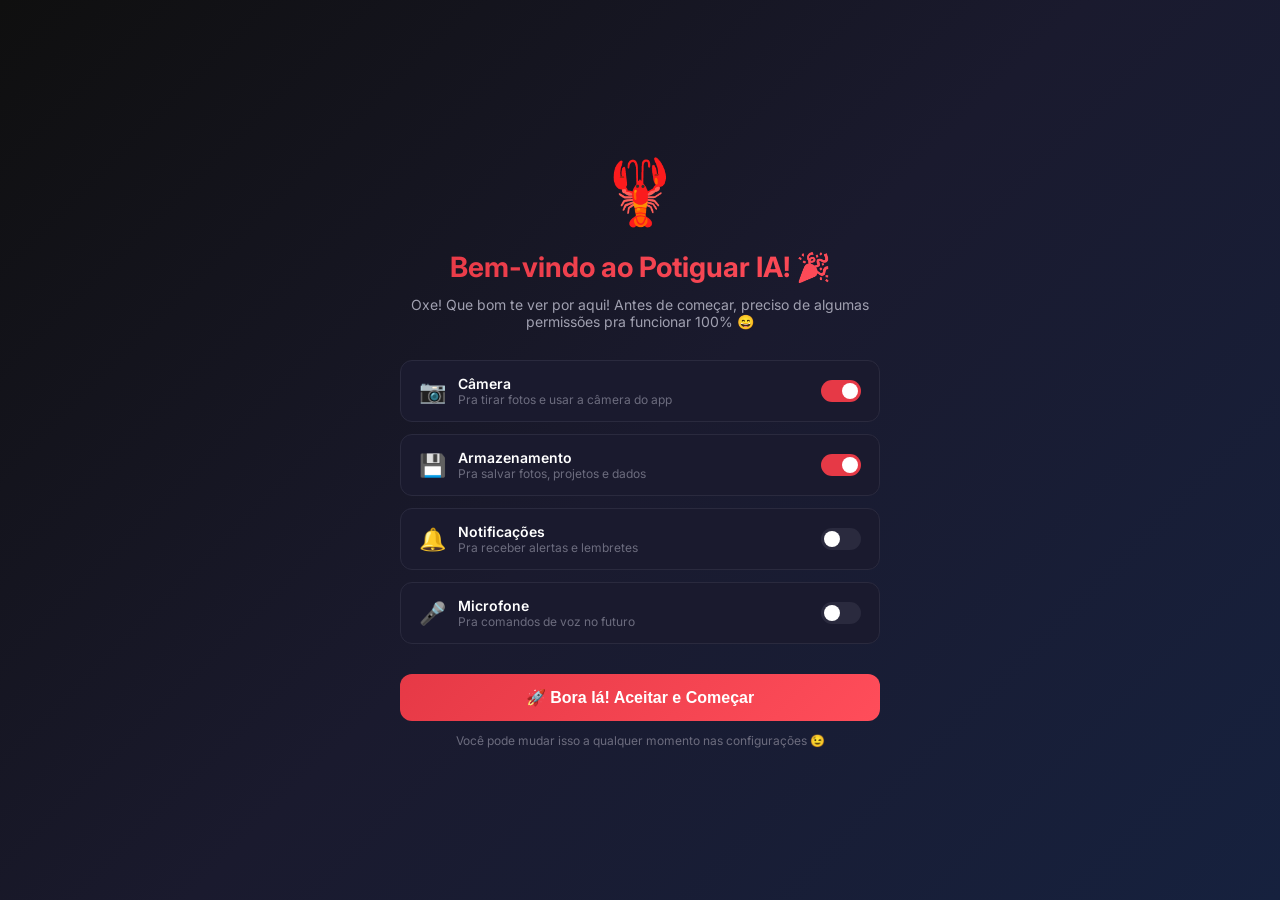
==== commit 19d8674d: "feat: Transformar app em Potiguar IA - App completo com Futebol, Jogos, Programação, Criação, Culiná" ====
--- a/index.html
+++ b/index.html
@@ -3,7 +3,7 @@
 <head>
     <meta charset="UTF-8">
     <meta name="viewport" content="width=device-width, initial-scale=1.0">
-    <title>Nova IA</title>
+    <title>Potiguar IA</title>
     <link rel="preconnect" href="https://fonts.googleapis.com">
     <link rel="preconnect" href="https://fonts.gstatic.com" crossorigin>
     <link href="https://fonts.googleapis.com/css2?family=Inter:wght@300;400;500;600;700;800&family=Fira+Code:wght@400;500&display=swap" rel="stylesheet">
@@ -14,16 +14,16 @@
     <!-- ===== PERMISSIONS SCREEN ===== -->
     <div class="permissions-screen" id="permissionsScreen">
         <div class="permissions-container">
-            <div class="permissions-logo">✦</div>
-            <h1 class="permissions-title">Bem-vindo ao Nova IA! 🎉</h1>
-            <p class="permissions-subtitle">Prazer em te conhecer! Antes de começar, preciso de algumas permissões para funcionar 100% 😄</p>
+            <div class="permissions-logo">🦞</div>
+            <h1 class="permissions-title">Bem-vindo ao Potiguar IA! 🎉</h1>
+            <p class="permissions-subtitle">Oxe! Que bom te ver por aqui! Antes de começar, preciso de algumas permissões pra funcionar 100% 😄</p>
 
             <div class="permissions-list">
                 <div class="permission-item" data-perm="camera">
                     <div class="perm-icon">📷</div>
                     <div class="perm-info">
                         <span class="perm-name">Câmera</span>
-                        <span class="perm-desc">Para tirar fotos e usar a câmera do app</span>
+                        <span class="perm-desc">Pra tirar fotos e usar a câmera do app</span>
                     </div>
                     <label class="perm-toggle">
                         <input type="checkbox" checked class="perm-checkbox">
@@ -31,11 +31,23 @@
                     </label>
                 </div>
 
-                <div class="permission-item" data-perm="location">
-                    <div class="perm-icon">📍</div>
+                <div class="permission-item" data-perm="storage">
+                    <div class="perm-icon">💾</div>
                     <div class="perm-info">
-                        <span class="perm-name">Localização</span>
-                        <span class="perm-desc">Para features futuras de localização</span>
+                        <span class="perm-name">Armazenamento</span>
+                        <span class="perm-desc">Pra salvar fotos, projetos e dados</span>
+                    </div>
+                    <label class="perm-toggle">
+                        <input type="checkbox" checked class="perm-checkbox">
+                        <span class="toggle-slider"></span>
+                    </label>
+                </div>
+
+                <div class="permission-item" data-perm="notifications">
+                    <div class="perm-icon">🔔</div>
+                    <div class="perm-info">
+                        <span class="perm-name">Notificações</span>
+                        <span class="perm-desc">Pra receber alertas e lembretes</span>
                     </div>
                     <label class="perm-toggle">
                         <input type="checkbox" class="perm-checkbox">
@@ -43,44 +55,20 @@
                     </label>
                 </div>
 
-                <div class="permission-item" data-perm="notifications">
-                    <div class="perm-icon">🔔</div>
+                <div class="permission-item" data-perm="microphone">
+                    <div class="perm-icon">🎤</div>
                     <div class="perm-info">
-                        <span class="perm-name">Notificações</span>
-                        <span class="perm-desc">Para receber alertas e lembretes</span>
+                        <span class="perm-name">Microfone</span>
+                        <span class="perm-desc">Pra comandos de voz no futuro</span>
                     </div>
                     <label class="perm-toggle">
                         <input type="checkbox" class="perm-checkbox">
                         <span class="toggle-slider"></span>
                     </label>
                 </div>
-
-                <div class="permission-item" data-perm="storage">
-                    <div class="perm-icon">💾</div>
-                    <div class="perm-info">
-                        <span class="perm-name">Armazenamento</span>
-                        <span class="perm-desc">Para salvar fotos, projetos e dados</span>
-                    </div>
-                    <label class="perm-toggle">
-                        <input type="checkbox" checked class="perm-checkbox">
-                        <span class="toggle-slider"></span>
-                    </label>
-                </div>
-
-                <div class="permission-item" data-perm="microphone">
-                    <div class="perm-icon">🎤</div>
-                    <div class="perm-info">
-                        <span class="perm-name">Microfone</span>
-                        <span class="perm-desc">Para comandos de voz no futuro</span>
-                    </div>
-                    <label class="perm-toggle">
-                        <input type="checkbox" class="perm-checkbox">
-                        <span class="toggle-slider"></span>
-                    </label>
-                </div>
             </div>
 
-            <button class="btn-permissions" id="btnAllowPermissions">🚀 Vamos lá! Aceitar e Começar</button>
+            <button class="btn-permissions" id="btnAllowPermissions">🚀 Bora lá! Aceitar e Começar</button>
             <p class="permissions-note">Você pode mudar isso a qualquer momento nas configurações 😉</p>
         </div>
     </div>
@@ -91,35 +79,43 @@
         <aside class="sidebar" id="sidebar">
             <div class="sidebar-header">
                 <div class="logo">
-                    <div class="logo-icon">✦</div>
-                    <span class="logo-text">Nova IA</span>
+                    <div class="logo-icon">🦞</div>
+                    <span class="logo-text">Potiguar IA</span>
                 </div>
             </div>
 
             <nav class="sidebar-nav">
                 <button class="nav-btn active" data-section="chat" title="Chat IA">
                     <svg width="20" height="20" viewBox="0 0 24 24" fill="none" stroke="currentColor" stroke-width="2"><path d="M21 15a2 2 0 0 1-2 2H7l-4 4V5a2 2 0 0 1 2-2h14a2 2 0 0 1 2 2z"></path></svg>
-                    <span>Chat IA</span>
+                    <span>🤝 Amigo de Verdade</span>
                 </button>
-                <button class="nav-btn" data-section="bola" title="Como Jogar Bola">
+                <button class="nav-btn" data-section="futebol" title="Futebol">
                     <svg width="20" height="20" viewBox="0 0 24 24" fill="none" stroke="currentColor" stroke-width="2"><circle cx="12" cy="12" r="10"></circle><path d="M12 2a15.3 15.3 0 0 1 4 10 15.3 15.3 0 0 1-4 10 15.3 15.3 0 0 1-4-10 15.3 15.3 0 0 1 4-10z"></path><path d="M2 12h20"></path></svg>
-                    <span>⚽ Jogar Bola</span>
+                    <span>⚽ Futebol</span>
                 </button>
-                <button class="nav-btn" data-section="programming" title="Programação">
+                <button class="nav-btn" data-section="jogos" title="Jogos">
+                    <svg width="20" height="20" viewBox="0 0 24 24" fill="none" stroke="currentColor" stroke-width="2"><rect x="2" y="6" width="20" height="12" rx="2"></rect><path d="M6 12h4m-2-2v4m7-1h.01M17 13h.01"></path></svg>
+                    <span>🎮 Jogos</span>
+                </button>
+                <button class="nav-btn" data-section="programacao" title="Programação">
                     <svg width="20" height="20" viewBox="0 0 24 24" fill="none" stroke="currentColor" stroke-width="2"><polyline points="16 18 22 12 16 6"></polyline><polyline points="8 6 2 12 8 18"></polyline></svg>
-                    <span>Programação</span>
+                    <span>💻 Programação</span>
                 </button>
-                <button class="nav-btn" data-section="projects" title="Projetos">
-                    <svg width="20" height="20" viewBox="0 0 24 24" fill="none" stroke="currentColor" stroke-width="2"><path d="M22 19a2 2 0 0 1-2 2H4a2 2 0 0 1-2-2V5a2 2 0 0 1 2-2h5l2 3h9a2 2 0 0 1 2 2z"></path></svg>
-                    <span>Projetos</span>
+                <button class="nav-btn" data-section="criacao" title="Criação">
+                    <svg width="20" height="20" viewBox="0 0 24 24" fill="none" stroke="currentColor" stroke-width="2"><path d="M12 19l7-7 3 3-7 7-3-3z"></path><path d="M18 13l-1.5-7.5L2 2l3.5 14.5L13 18l5-5z"></path><path d="M2 2l7.586 7.586"></path><circle cx="11" cy="11" r="2"></circle></svg>
+                    <span>✍️ Criação</span>
                 </button>
-                <button class="nav-btn" data-section="images" title="Imagens">
+                <button class="nav-btn" data-section="culinaria" title="Culinária">
+                    <svg width="20" height="20" viewBox="0 0 24 24" fill="none" stroke="currentColor" stroke-width="2"><path d="M18 8h1a4 4 0 0 1 0 8h-1"></path><path d="M2 8h16v9a4 4 0 0 1-4 4H6a4 4 0 0 1-4-4V8z"></path><line x1="6" y1="1" x2="6" y2="4"></line><line x1="10" y1="1" x2="10" y2="4"></line><line x1="14" y1="1" x2="14" y2="4"></line></svg>
+                    <span>🍴 Coisas da Terra</span>
+                </button>
+                <button class="nav-btn" data-section="imagens" title="Imagens">
                     <svg width="20" height="20" viewBox="0 0 24 24" fill="none" stroke="currentColor" stroke-width="2"><rect x="3" y="3" width="18" height="18" rx="2" ry="2"></rect><circle cx="8.5" cy="8.5" r="1.5"></circle><polyline points="21 15 16 10 5 21"></polyline></svg>
-                    <span>Imagens</span>
+                    <span>🖼️ Imagens</span>
                 </button>
                 <button class="nav-btn" data-section="camera" title="Câmera">
                     <svg width="20" height="20" viewBox="0 0 24 24" fill="none" stroke="currentColor" stroke-width="2"><path d="M23 19a2 2 0 0 1-2 2H3a2 2 0 0 1-2-2V8a2 2 0 0 1 2-2h4l2-3h6l2 3h4a2 2 0 0 1 2 2z"></path><circle cx="12" cy="13" r="4"></circle></svg>
-                    <span>Câmera</span>
+                    <span>📷 Câmera</span>
                 </button>
             </nav>
 
@@ -134,28 +130,28 @@
         <!-- Main Content -->
         <main class="main-content" id="mainContent">
 
-            <!-- ===== CHAT SECTION ===== -->
+            <!-- ===== CHAT / AMIGO DE VERDADE ===== -->
             <section class="content-section active" id="section-chat">
                 <div class="welcome-screen" id="welcomeScreen">
-                    <div class="welcome-icon">✦</div>
-                    <h1 class="welcome-title">Nova IA</h1>
-                    <p class="welcome-subtitle">Fala, beleza? 👋 Sou a Nova IA, tua parceira de jornada! Bora conversar?</p>
+                    <div class="welcome-icon">🦞</div>
+                    <h1 class="welcome-title">Potiguar IA</h1>
+                    <p class="welcome-subtitle">Oxe! Fala tu! 👋 Sou o Potiguar IA, teu camarada de todas as horas! Bora conversar? 🦞</p>
                     <div class="suggestions">
-                        <button class="suggestion-btn" data-prompt="Me conta algo interessante!">
-                            <span class="suggestion-icon">🤩</span>
-                            <span class="suggestion-text">Me conta algo interessante!</span>
+                        <button class="suggestion-btn" data-prompt="Me conta uma piada boa!">
+                            <span class="suggestion-icon">😂</span>
+                            <span class="suggestion-text">Conta uma piada boa!</span>
                         </button>
-                        <button class="suggestion-btn" data-prompt="Me ajuda a escrever uma mensagem maneiro">
-                            <span class="suggestion-icon">✍️</span>
-                            <span class="suggestion-text">Me ajuda a escrever algo maneiro</span>
+                        <button class="suggestion-btn" data-prompt="Me faz uma adivinha">
+                            <span class="suggestion-icon">🤔</span>
+                            <span class="suggestion-text">Faz uma adivinha</span>
                         </button>
-                        <button class="suggestion-btn" data-prompt="Quero aprender a programar!">
-                            <span class="suggestion-icon">💻</span>
-                            <span class="suggestion-text">Quero aprender a programar!</span>
+                        <button class="suggestion-btn" data-prompt="Me dá uma cantada maneiro">
+                            <span class="suggestion-icon">😏</span>
+                            <span class="suggestion-text">Me dá uma cantada</span>
                         </button>
-                        <button class="suggestion-btn" data-prompt="Me dá dicas pra ser mais produtivo">
-                            <span class="suggestion-icon">🔥</span>
-                            <span class="suggestion-text">Dicas pra ser mais produtivo</span>
+                        <button class="suggestion-btn" data-prompt="Quero saber sobre o Flamengo">
+                            <span class="suggestion-icon">🔴⚫</span>
+                            <span class="suggestion-text">Me fala do Flamengo</span>
                         </button>
                     </div>
                 </div>
@@ -171,130 +167,277 @@
 
                 <div class="input-area" id="inputArea">
                     <div class="input-wrapper">
-                        <textarea id="messageInput" class="message-input" placeholder="Fala aí, o que tu precisa? 😎" rows="1" maxlength="4000"></textarea>
+                        <textarea id="messageInput" class="message-input" placeholder="Fala aí, o que tu quer? 😎" rows="1" maxlength="4000"></textarea>
                         <button class="btn-send" id="btnSend" disabled>
                             <svg width="20" height="20" viewBox="0 0 24 24" fill="none" stroke="currentColor" stroke-width="2"><line x1="22" y1="2" x2="11" y2="13"></line><polygon points="22 2 15 22 11 13 2 9 22 2"></polygon></svg>
                         </button>
                     </div>
-                    <p class="input-disclaimer">Nova IA é gente boa, mas pode errar. Confere aí! 😉</p>
+                    <p class="input-disclaimer">Potiguar IA é teu parceiro, mas pode errar. Confere aí! 🦞</p>
                 </div>
             </section>
 
-            <!-- ===== BOLA / FOOTBALL SECTION ===== -->
-            <section class="content-section" id="section-bola">
+            <!-- ===== FUTEBOL SECTION ===== -->
+            <section class="content-section" id="section-futebol">
                 <div class="section-header">
-                    <h2>⚽ Como Jogar Bola</h2>
-                    <p class="section-subtitle">O guia definitivo pra você virar craque! Sem enrolação 🏆</p>
-                </div>
-
-                <div class="bola-content">
-                    <!-- Step-by-step Tutorial -->
-                    <div class="tutorial-steps">
-                        <div class="tutorial-step" data-step="1">
-                            <div class="step-number">1</div>
-                            <div class="step-content">
-                                <h3>🦶 O Básico: Chutar a Bola</h3>
-                                <p>A primeira coisa é aprender a chutar sem tropeçar na bola! Coloca o pé de apoio ao lado da bola, mira com o peito do pé e chuta com força (mas sem exagero, senão voa pro terreno baldio 😂).</p>
-                                <div class="step-tip">💡 <strong>Dica de ouro:</strong> Olha pra onde quer que a bola vá ANTES de chutar. Parece óbvio, mas muita gente chuta e olha depois!</div>
-                            </div>
-                        </div>
-
-                        <div class="tutorial-step" data-step="2">
-                            <div class="step-number">2</div>
-                            <div class="step-content">
-                                <h3>🏃 Correr com a Bola (Drible)</h3>
-                                <p>Correr com a bola no pé é tipo andar de skate — no começo parece impossível, mas depois vira automático! Toca a bola devagar com o pé, dá uns passos, toca de novo. Vai aumentando a velocidade aos poucos.</p>
-                                <div class="step-tip">💡 <strong>Truque secreto:</strong> Dribla mais rápido que o adversário correndo devagar com a bola. Não precisa ser o Mbappé!</div>
-                            </div>
-                        </div>
-
-                        <div class="tutorial-step" data-step="3">
-                            <div class="step-number">3</div>
-                            <div class="step-content">
-                                <h3>🎯 Passar a Bola pro Amigo</h3>
-                                <p>Futebol é jogo de equipe, meu parceiro! Passar a bola é mais importante que fazer gol (às vezes 😅). Usa a parte de dentro do pé pra passar com precisão. Mira no peito do pé do seu amigo — não no pé dele!</p>
-                                <div class="step-tip">💡 <strong>Regra de vida:</strong> Quem passa bem, joga bem. Messi é mestre nisso!</div>
-                            </div>
-                        </div>
-
-                        <div class="tutorial-step" data-step="4">
-                            <div class="step-number">4</div>
-                            <div class="step-content">
-                                <h3>🧱 Defender (Sem Chorar)</h3>
-                                <p>Defender é arte! Fica de frente pro atacante, fica nas pontas dos pés e tenta roubar a bola sem derrubar o cara. Se não der, pelo menos atrapalha. E NUNCA coloca a mão na bola (a não ser que seja goleiro 🧤).</p>
-                                <div class="step-tip">💡 <strong>Segredo dos zagueiros:</strong> Paciência! Não sai entrando em tudo. Espera o momento certo!</div>
-                            </div>
-                        </div>
-
-                        <div class="tutorial-step" data-step="5">
-                            <div class="step-number">5</div>
-                            <div class="step-content">
-                                <h3>🥅 Chutar no Gol (O Momento da Glória!)</h3>
-                                <p>CHEGOU A HORA! Quando tiver cara a cara com o goleiro: respira fundo, olha pro canto do gol e chuta COM CONVICÇÃO. Não tenta fazer firula — manda aquela bolada e comemora como se fosse a final da Champions! 🎉</p>
-                                <div class="step-tip">💡 <strong>Dica do Neymar:</strong> Se errar, faz cara de quem queria fazer aquilo mesmo. Funciona 100% das vezes 😂</div>
-                            </div>
-                        </div>
-
-                        <div class="tutorial-step" data-step="6">
-                            <div class="step-number">6</div>
-                            <div class="step-content">
-                                <h3>🧠 Mentalidade de Campeão</h3>
-                                <p>O mais importante de tudo: DIVERTE-SE! Futebol é alegria. Se você tá se divertindo, joga melhor. Se perdeu a bola, ri e vai de novo. Se tomou um golaço, aplaude o adversário. E nunca, NUNCA, desiste antes do apito final!</p>
-                                <div class="step-tip">💡 <strong>Filosofia do Nova IA:</strong> A vida é como futebol — às vezes você chuta e entra, às vezes chuta e vai pra fora. O importante é continuar chutando! ⚽💜</div>
-                            </div>
-                        </div>
-                    </div>
-
-                    <!-- Fun Facts -->
-                    <div class="fun-facts">
-                        <h3>🎪 Curiosidades pra Impressionar a Galera</h3>
-                        <div class="facts-grid">
-                            <div class="fact-card">
-                                <span class="fact-emoji">🐐</span>
-                                <h4>Messi ou CR7?</h4>
-                                <p>Depende do dia! Mas os dois são absurdos. Escolhe um e defende com a vida 😤</p>
-                            </div>
-                            <div class="fact-card">
-                                <span class="fact-emoji">🌍</span>
-                                <h4>Futebol é universal</h4>
-                                <p>Mais de 4 bilhões de pessoas acompanham futebol no mundo. É o esporte #1 do planeta!</p>
-                            </div>
-                            <div class="fact-card">
-                                <span class="fact-emoji">🏆</span>
-                                <h4>Brasil = 5 estrelas</h4>
-                                <p>O Brasil é o único país com 5 títulos de Copa do Mundo. Isso não é orgulho, é FATO!</p>
-                            </div>
-                            <div class="fact-card">
-                                <span class="fact-emoji">⚡</span>
-                                <h4>Velocidade recorde</h4>
-                                <p>A bola mais rápida registrada foi a 210 km/h! Quem chutou? Nem sabemos, mas doeu.</p>
-                            </div>
-                        </div>
-                    </div>
-
-                    <!-- Quick Quiz -->
-                    <div class="quiz-section">
-                        <h3>🧩 Quiz Rápido: Você Sabe de Bola?</h3>
-                        <div class="quiz-container" id="quizContainer">
-                            <div class="quiz-question" id="quizQuestion">Quem ganhou a última Copa do Mundo (2022)?</div>
-                            <div class="quiz-options" id="quizOptions">
-                                <button class="quiz-option" data-answer="wrong">Brasil</button>
-                                <button class="quiz-option" data-answer="wrong">França</button>
-                                <button class="quiz-option" data-answer="correct">Argentina</button>
-                                <button class="quiz-option" data-answer="wrong">Alemanha</button>
-                            </div>
-                            <div class="quiz-result hidden" id="quizResult"></div>
-                            <button class="btn-next-quiz hidden" id="btnNextQuiz">Próxima Pergunta →</button>
+                    <h2>⚽ Área de Futebol</h2>
+                    <p class="section-subtitle">Tudo sobre futebol: Flamengo, Vini Jr, dicas de jogo e quiz! 🏆</p>
+                </div>
+
+                <div class="tabs-futebol">
+                    <button class="tab-btn active" data-tab="futebol-narracao">🎙️ Narração</button>
+                    <button class="tab-btn" data-tab="futebol-flamengo">🔴⚫ Flamengo</button>
+                    <button class="tab-btn" data-tab="futebol-vini">⭐ Vini Júnior</button>
+                    <button class="tab-btn" data-tab="futebol-dicas">🎯 Dicas de Jogo</button>
+                    <button class="tab-btn" data-tab="futebol-quiz">🧩 Quiz de Times</button>
+                </div>
+
+                <!-- Narração -->
+                <div class="tab-content active" id="futebol-narracao">
+                    <div class="narracao-box">
+                        <h3>🎙️ Gerador de Narração de Gol</h3>
+                        <p>Escolhe um time e gera uma narração épica de gol!</p>
+                        <select id="narracaoTime">
+                            <option value="flamengo">Flamengo</option>
+                            <option value="vasco">Vasco</option>
+                            <option value="fluminense">Fluminense</option>
+                            <option value="botafogo">Botafogo</option>
+                            <option value="corinthians">Corinthians</option>
+                            <option value="palmeiras">Palmeiras</option>
+                            <option value="santos">Santos</option>
+                            <option value="brasil">Brasil</option>
+                            <option value="aleatorio">Aleatório</option>
+                        </select>
+                        <button class="btn-action" id="btnGerarNarracao">🎙️ Narrar Gol!</button>
+                        <div class="narracao-result hidden" id="narracaoResult"></div>
+                    </div>
+                </div>
+
+                <!-- Flamengo -->
+                <div class="tab-content" id="futebol-flamengo">
+                    <div class="flamengo-content">
+                        <div class="flamengo-header">
+                            <h3>🔴⚫ Flamengo - O Mais Querido do Brasil</h3>
+                        </div>
+                        <div class="info-cards">
+                            <div class="info-card">
+                                <h4>📅 Fundação</h4>
+                                <p>15 de novembro de 1895</p>
+                            </div>
+                            <div class="info-card">
+                                <h4>🏟️ Estádio</h4>
+                                <p>Maracanã — O templo do futebol!</p>
+                            </div>
+                            <div class="info-card">
+                                <h4>🏆 Libertadores</h4>
+                                <p>3 títulos (1981, 2019, 2022)</p>
+                            </div>
+                            <div class="info-card">
+                                <h4>🌍 Mundial</h4>
+                                <p>1 título (1981) — O ano mágico!</p>
+                            </div>
+                            <div class="info-card">
+                                <h4>⭐ Ídolos</h4>
+                                <p>Zico, Gabigol, Arrascaeta, Pedro, Bruno Henrique</p>
+                            </div>
+                            <div class="info-card">
+                                <h4>🎵 Hino</h4>
+                                <p>"Uma vez Flamengo, sempre Flamengo!"</p>
+                            </div>
+                        </div>
+                        <div class="flamengo-facts">
+                            <h4>🔥 Curiosidades Rubro-Negras</h4>
+                            <ul>
+                                <li>O Flamengo tem mais de 40 milhões de torcedores no Brasil</li>
+                                <li>O gol de Gabigol na final da Libertadores 2019 é considerado o gol mais emocionante da história</li>
+                                <li>Zico é considerado o maior jogador da história do clube</li>
+                                <li>O Mengão tem a maior torcida do Brasil segundo todas as pesquisas</li>
+                                <li>O Flamengo revelou craques como Ronaldo, Vini Jr, e muitos outros!</li>
+                            </ul>
+                        </div>
+                    </div>
+                </div>
+
+                <!-- Vini Júnior -->
+                <div class="tab-content" id="futebol-vini">
+                    <div class="vini-content">
+                        <h3>⭐ Vinícius Júnior — A Estrela Brasileira</h3>
+                        <div class="vini-stats">
+                            <div class="vini-card">
+                                <div class="vini-icon">👤</div>
+                                <h4>Nome Completo</h4>
+                                <p>Vinícius José Paixão de Oliveira Júnior</p>
+                            </div>
+                            <div class="vini-card">
+                                <div class="vini-icon">🎂</div>
+                                <h4>Nascimento</h4>
+                                <p>12 de julho de 2000 — São Gonçalo, RJ</p>
+                            </div>
+                            <div class="vini-card">
+                                <div class="vini-icon">🏟️</div>
+                                <h4>Clube Atual</h4>
+                                <p>Real Madrid (desde 2018)</p>
+                            </div>
+                            <div class="vini-card">
+                                <div class="vini-icon">🏆</div>
+                                <h4>Conquistas</h4>
+                                <p>Bola de Ouro 2024, 2x Champions League, La Liga</p>
+                            </div>
+                            <div class="vini-card">
+                                <div class="vini-icon">🎯</div>
+                                <h4>Estilo</h4>
+                                <p>Velocidade, drible, ousadia — irreverente demais!</p>
+                            </div>
+                            <div class="vini-card">
+                                <div class="vini-icon">🌟</div>
+                                <h4>Curiosidade</h4>
+                                <p>Revelado pelo Flamengo, virou ídolo no Real Madrid e orgulho do Brasil!</p>
+                            </div>
+                        </div>
+                        <div class="vini-quote">
+                            <p>"O Vini é prova de que um moleque da quebrada pode conquistar o mundo com talento e raça!" 🇧🇷</p>
+                        </div>
+                    </div>
+                </div>
+
+                <!-- Dicas de Jogo -->
+                <div class="tab-content" id="futebol-dicas">
+                    <div class="dicas-content">
+                        <h3>🎯 Dicas pra Virar Craque</h3>
+                        <div class="dicas-grid">
+                            <div class="dica-card">
+                                <span class="dica-num">1</span>
+                                <h4>🦶 Domínio de Bola</h4>
+                                <p>Treina receber a bola com a parte interna do pé. Quanto mais suave o toque, melhor o controle.</p>
+                            </div>
+                            <div class="dica-card">
+                                <span class="dica-num">2</span>
+                                <h4>👀 Visão de Jogo</h4>
+                                <p>Antes de receber a bola, olha ao redor. Saber onde estão seus companheiros é essencial.</p>
+                            </div>
+                            <div class="dica-card">
+                                <span class="dica-num">3</span>
+                                <h4>🏃 Primeiro Toque</h4>
+                                <p>O segredo não é o drible, é o primeiro toque! Domina a bola pro lado certo e o jogo fica fácil.</p>
+                            </div>
+                            <div class="dica-card">
+                                <span class="dica-num">4</span>
+                                <h4>💪 Força Mental</h4>
+                                <p>Jogadores grandes erram muito. O diferencial é que eles não param de tentar.</p>
+                            </div>
+                            <div class="dica-card">
+                                <span class="dica-num">5</span>
+                                <h4>👥 Jogar em Equipe</h4>
+                                <p>Futebol é coletivo. Passa a bola, chama os amigos, e juntos vocês ganham!</p>
+                            </div>
+                            <div class="dica-card">
+                                <span class="dica-num">6</span>
+                                <h4>🧘 Posicionamento</h4>
+                                <p>Saber onde estar no campo é mais importante que correr muito. Estuda as posições!</p>
+                            </div>
+                        </div>
+                    </div>
+                </div>
+
+                <!-- Quiz de Times -->
+                <div class="tab-content" id="futebol-quiz">
+                    <div class="quiz-futebol">
+                        <h3>🧩 Quiz de Times Brasileiros</h3>
+                        <div class="quiz-score">
+                            <span>Acertos: <strong id="quizAcertos">0</strong></span>
+                            <span>Erros: <strong id="quizErros">0</strong></span>
+                        </div>
+                        <div class="quiz-container" id="quizFutebolContainer">
+                            <div class="quiz-question" id="quizFutebolQuestion"></div>
+                            <div class="quiz-options" id="quizFutebolOptions"></div>
+                            <div class="quiz-result hidden" id="quizFutebolResult"></div>
+                            <button class="btn-next-quiz hidden" id="btnNextQuizFutebol">Próxima Pergunta →</button>
                         </div>
                     </div>
                 </div>
             </section>
 
-            <!-- ===== PROGRAMMING SECTION ===== -->
-            <section class="content-section" id="section-programming">
+            <!-- ===== JOGOS SECTION ===== -->
+            <section class="content-section" id="section-jogos">
                 <div class="section-header">
-                    <h2>💻 Programação</h2>
-                    <p class="section-subtitle">Editor de código com preview ao vivo. Bora criar! 🚀</p>
+                    <h2>🎮 Parceiro de Jogos</h2>
+                    <p class="section-subtitle">Dicas de Free Fire, Blox Fruits, Roblox, Fortnite e mais! 🕹️</p>
+                </div>
+
+                <div class="jogos-grid">
+                    <div class="jogo-card">
+                        <div class="jogo-icon">🔥</div>
+                        <h3>Free Fire</h3>
+                        <div class="jogo-dicas">
+                            <h4>Dicas de Ouro:</h4>
+                            <ul>
+                                <li>🎯 Treina mira no modo treino — 15 min por dia faz diferença</li>
+                                <li>🏃 Usa gloo wall como cobertura, não só como parede</li>
+                                <li>📍 Pega sempre a arma que tá no chão (muita gente não sabe)</li>
+                                <li>🔫 Combo ideal: SCAR + MP40 ou AWM + M1887</li>
+                                <li>🏆 No ranked, joga posicionado, não sai correndo pra briga</li>
+                                <li>🎧 Usa fone pra ouvir os passos — é vantagem real!</li>
+                                <li>💡 O mapa Bermuda tem spots secretos — explora!</li>
+                            </ul>
+                        </div>
+                    </div>
+
+                    <div class="jogo-card">
+                        <div class="jogo-icon">🍎</div>
+                        <h3>Blox Fruits</h3>
+                        <div class="jogo-dicas">
+                            <h4>Truques e Dicas:</h4>
+                            <ul>
+                                <li>⚡ Frutas do tipo Logia são ótimas pra PvP — Dodge natural!</li>
+                                <li>🗡️ Espada de Dragon ou Dark Blade são top tier no PvP</li>
+                                <li>📈 Prioriza Level antes de fruta — stat de dano importa</li>
+                                <li>🏝️ Terceiro mar: foca em Raids pra pegar fruta permanente</li>
+                                <li>💰 Farm de berries: boss raids e NPC hunting são os melhores</li>
+                                <li>🔄 Faz swap de fruta com amigos — frutas raras valem muito!</li>
+                                <li>🔮 Fruta Buddha é a melhor pra grinding — área grande de dano</li>
+                            </ul>
+                        </div>
+                    </div>
+
+                    <div class="jogo-card">
+                        <div class="jogo-icon">🟢</div>
+                        <h3>Roblox</h3>
+                        <div class="jogos-dicas">
+                            <h4>Dicas para Mandar Bem:</h4>
+                            <ul>
+                                <li>🎮 Adopt Me: troca justa é a regra — nunca aceite pressão pra dar mais</li>
+                                <li>⚔️ Murder Mystery 2: observa padrões dos NPCs pra acertar mais</li>
+                                <li>🏗️ Blox Fruits no Roblox: segue o guia de frutas por raridade</li>
+                                <li>👕 Personaliza teu avatar com itens grátis dos eventos</li>
+                                <li>💡 Entra em grupos — eles dão perks e itens exclusivos</li>
+                                <li>🎁 Códigos promocode: troca de códigos dá itens de graça!</li>
+                            </ul>
+                        </div>
+                    </div>
+
+                    <div class="jogo-card">
+                        <div class="jogo-icon">🏰</div>
+                        <h3>Fortnite</h3>
+                        <div class="jogo-dicas">
+                            <h4>Dicas de Sobrevivência:</h4>
+                            <ul>
+                                <li>🔧 Edita rápido — pratica no creative mode todo dia</li>
+                                <li>🏗️ Constrói na horizontal primeiro (ramp + wall combo)</li>
+                                <li>📍 Pega posição alta sempre — vantagem de terreno é tudo</li>
+                                <li>🔫 Shotgun close, AR longe — não mistura!</li>
+                                <li>🎒 Leva sempre: escudo, arma curto, arma longo, cura, e sniper</li>
+                                <li>🏃 No storm, não fica parado — move sempre pro próximo cover</li>
+                                <li>💡 O mapa muda a cada temporada — decora os novos POIs!</li>
+                            </ul>
+                        </div>
+                    </div>
+                </div>
+            </section>
+
+            <!-- ===== PROGRAMAÇÃO SECTION ===== -->
+            <section class="content-section" id="section-programacao">
+                <div class="section-header">
+                    <h2>💻 Programação Fácil</h2>
+                    <p class="section-subtitle">Códigos prontos, explicação simples, sem complicações! 🚀</p>
                 </div>
 
                 <div class="code-workspace">
@@ -310,7 +453,7 @@
                             <textarea class="code-editor" id="editor-css" spellcheck="false" placeholder="/* Teu CSS aqui! */
 h1 { color: #6c5ce7; font-family: Arial; }"></textarea>
                             <textarea class="code-editor" id="editor-js" spellcheck="false" placeholder="// Teu JavaScript aqui!
-console.log('Bora codar! 💜');"></textarea>
+console.log('Bora codar! 🦞');"></textarea>
                         </div>
                         <div class="editor-actions">
                             <button class="btn-run" id="btnRunCode">▶ Executar</button>
@@ -331,7 +474,7 @@
                 </div>
 
                 <div class="snippets-section">
-                    <h3>⚡ Exemplos Rápidos (clica e vê a mágica!)</h3>
+                    <h3>⚡ Exemplos Prontos (clica e vê a mágica!)</h3>
                     <div class="snippets-grid">
                         <button class="snippet-btn" data-type="html" data-code="basic">📄 HTML Básico</button>
                         <button class="snippet-btn" data-type="html" data-code="form">📋 Formulário</button>
@@ -347,26 +490,231 @@
                 </div>
             </section>
 
-            <!-- ===== PROJECTS SECTION ===== -->
-            <section class="content-section" id="section-projects">
+            <!-- ===== CRIAÇÃO SECTION ===== -->
+            <section class="content-section" id="section-criacao">
                 <div class="section-header">
-                    <h2>📁 Projetos</h2>
-                    <p class="section-subtitle">Guarda suas ideias e projetos aqui 💡</p>
-                    <button class="btn-add-project" id="btnAddProject">+ Novo Projeto</button>
-                </div>
-                <div class="projects-grid" id="projectsGrid"></div>
-                <div class="empty-state hidden" id="emptyProjects">
-                    <div class="empty-icon">📁</div>
-                    <h3>Nenhum projeto ainda</h3>
-                    <p>Clica em "+ Novo Projeto" e bora criar algo incrível!</p>
+                    <h2>✍️ Criação</h2>
+                    <p class="section-subtitle">Letras de música, rimas, cantadas e prática de letra cursiva! 🎵</p>
+                </div>
+
+                <div class="tabs-criacao">
+                    <button class="tab-btn active" data-tab="criacao-letras">🎵 Letras de Música</button>
+                    <button class="tab-btn" data-tab="criacao-rimas">🔤 Rimas</button>
+                    <button class="tab-btn" data-tab="criacao-cantadas">😏 Cantadas</button>
+                    <button class="tab-btn" data-tab="criacao-cursiva">✏️ Letra Cursiva</button>
+                </div>
+
+                <!-- Letras de Música -->
+                <div class="tab-content active" id="criacao-letras">
+                    <div class="letra-container">
+                        <h3>🎵 Gerador de Letras de Música</h3>
+                        <p>Escolhe um tema e gera uma letra de música no estilo que quiser!</p>
+                        <div class="letra-inputs">
+                            <input type="text" id="letraTema" placeholder="Tema da música (ex: amor, amizade, vida)...">
+                            <select id="letraEstilo">
+                                <option value="sertanejo">Sertanejo</option>
+                                <option value="funk">Funk</option>
+                                <option value="rap">Rap/Hip-Hop</option>
+                                <option value="pop">Pop</option>
+                                <option value="mpb">MPB</option>
+                                <option value="gospel">Gospel</option>
+                            </select>
+                            <button class="btn-action" id="btnGerarLetra">🎵 Gerar Letra</button>
+                        </div>
+                        <div class="letra-result hidden" id="letraResult"></div>
+                    </div>
+                </div>
+
+                <!-- Rimas -->
+                <div class="tab-content" id="criacao-rimas">
+                    <div class="rimas-container">
+                        <h3>🔤 Gerador de Rimas</h3>
+                        <p>Digita uma palavra e descobre rimas perfeitas!</p>
+                        <div class="rimas-inputs">
+                            <input type="text" id="rimaPalavra" placeholder="Digita uma palavra...">
+                            <button class="btn-action" id="btnGerarRimas">🔤 Achá Rimas</button>
+                        </div>
+                        <div class="rimas-result hidden" id="rimasResult"></div>
+                    </div>
+                </div>
+
+                <!-- Cantadas -->
+                <div class="tab-content" id="criacao-cantadas">
+                    <div class="cantadas-container">
+                        <h3>😏 Gerador de Cantadas</h3>
+                        <p>Clica e recebe uma cantada maneiro! (use com responsabilidade 😂)</p>
+                        <button class="btn-action" id="btnGerarCantada">😏 Me Dá Uma Cantada!</button>
+                        <div class="cantada-result hidden" id="cantadaResult"></div>
+                    </div>
+                </div>
+
+                <!-- Letra Cursiva -->
+                <div class="tab-content" id="criacao-cursiva">
+                    <div class="cursiva-container">
+                        <h3>✏️ Prática de Letra Cursiva</h3>
+                        <p>Pratica escrever em letra cursiva com linhas guiadas!</p>
+                        <div class="cursiva-inputs">
+                            <input type="text" id="cursivaTexto" placeholder="Digita o texto pra praticar..." maxlength="50">
+                            <select id="cursivaTamanho">
+                                <option value="small">Pequeno</option>
+                                <option value="medium" selected>Médio</option>
+                                <option value="large">Grande</option>
+                            </select>
+                            <button class="btn-action" id="btnGerarCursiva">✏️ Gerar Prática</button>
+                        </div>
+                        <div class="cursiva-result hidden" id="cursivaResult"></div>
+                    </div>
                 </div>
             </section>
 
-            <!-- ===== IMAGES SECTION ===== -->
-            <section class="content-section" id="section-images">
+            <!-- ===== CULINÁRIA SECTION ===== -->
+            <section class="content-section" id="section-culinaria">
+                <div class="section-header">
+                    <h2>🍴 Coisas da Terra</h2>
+                    <p class="section-subtitle">Receitas fáceis de açaí, leite ninho, comidas típicas do RN e mais! 🍽️</p>
+                </div>
+
+                <div class="culinaria-grid">
+                    <div class="receita-card" id="receita-acai">
+                        <div class="receita-header">🫐</div>
+                        <h3>Açaí Perfeito</h3>
+                        <div class="receita-body">
+                            <h4>Ingredientes:</h4>
+                            <ul>
+                                <li>200g de polpa de açaí</li>
+                                <li>1 banana madura</li>
+                                <li>100ml de leite (ou água)</li>
+                                <li>2 colheres de leite condensado</li>
+                                <li>Granola e frutas pra decorar</li>
+                            </ul>
+                            <h4>Modo de Preparo:</h4>
+                            <ol>
+                                <li>Bate tudo no liquidificador até ficar cremoso</li>
+                                <li>Coloca na tigela</li>
+                                <li>Decora com granola, banana e leite condensado</li>
+                                <li>Se quiser, adiciona morango ou manga!</li>
+                            </ol>
+                            <p class="receita-tip">💡 <strong>Dica Potiguar:</strong> Açaí com tapioca é a combinação perfeita!</p>
+                        </div>
+                    </div>
+
+                    <div class="receita-card" id="receita-leite-ninho">
+                        <div class="receita-header">🥛</div>
+                        <h3>Doce de Leite Ninho</h3>
+                        <div class="receita-body">
+                            <h4>Ingredientes:</h4>
+                            <ul>
+                                <li>1 lata de leite condensado</li>
+                                <li>3 colheres de leite Ninho</li>
+                                <li>1 colher de manteiga</li>
+                            </ul>
+                            <h4>Modo de Preparo:</h4>
+                            <ol>
+                                <li>Mistura tudo numa panela em fogo baixo</li>
+                                <li>Mexe sem parar até engrossar (uns 10 min)</li>
+                                <li>Desliga quando desgrudar da panela</li>
+                                <li>Deixa esfriar e corta em pedaços!</li>
+                            </ol>
+                            <p class="receita-tip">💡 <strong>Dica Potiguar:</strong> Enrola no coco ralado pra ficar mais gostoso!</p>
+                        </div>
+                    </div>
+
+                    <div class="receita-card" id="receita-tapioca">
+                        <div class="receita-header">🫓</div>
+                        <h3>Tapioca Recheada</h3>
+                        <div class="receita-body">
+                            <h4>Ingredientes:</h4>
+                            <ul>
+                                <li>Goma de tapioca (2 colheres)</li>
+                                <li>Queijo coalho fatiado</li>
+                                <li>Ovos mexidos (opcional)</li>
+                                <li>Presunto ou frango desfiado</li>
+                            </ul>
+                            <h4>Modo de Preparo:</h4>
+                            <ol>
+                                <li>Coloca a goma peneirada na frigideira quente</li>
+                                <li>Espera formar a tapioca (2 min)</li>
+                                <li>Vira e coloca o recheio</li>
+                                <li>Dobra ao meio e está pronto!</li>
+                            </ol>
+                            <p class="receita-tip">💡 <strong>Dica Potiguar:</strong> Tapioca com carne de sol é a receita do RN!</p>
+                        </div>
+                    </div>
+
+                    <div class="receita-card" id="receita-carne-sol">
+                        <div class="receita-header">🥩</div>
+                        <h3>Carne de Sol (Típica do RN)</h3>
+                        <div class="receita-body">
+                            <h4>Ingredientes:</h4>
+                            <ul>
+                                <li>500g de carne de sol</li>
+                                <li>1 cebola grande fatiada</li>
+                                <li>Manteiga de garrafa</li>
+                                <li>Leite de coco (100ml)</li>
+                                <li>Coentro fresco</li>
+                            </ul>
+                            <h4>Modo de Preparo:</h4>
+                            <ol>
+                                <li>Dessalga a carne de sol na água por 2 horas</li>
+                                <li>Frite na manteiga de garrafa até dourar</li>
+                                <li>Adiciona o leite de coco e a cebola</li>
+                                <li>Deixa cozinhar por 15 min em fogo baixo</li>
+                                <li>Finaliza com coentro fresco!</li>
+                            </ol>
+                            <p class="receita-tip">💡 <strong>Dica Potiguar:</strong> Acompanha com arroz, feijão e farofa. É comida de verdade!</p>
+                        </div>
+                    </div>
+
+                    <div class="receita-card" id="receita-bolinho">
+                        <div class="receita-header">🧆</div>
+                        <h3>Bolinho de Goma</h3>
+                        <div class="receita-body">
+                            <h4>Ingredientes:</h4>
+                            <ul>
+                                <li>500g de goma de tapioca</li>
+                                <li>200g de carne de sol desfiada</li>
+                                <li>Queijo coalho ralado</li>
+                                <li>Temperos a gosto</li>
+                            </ul>
+                            <h4>Modo de Preparo:</h4>
+                            <ol>
+                                <li>Mistura a goma com água morna até dar liga</li>
+                                <li>Faz bolinhas e recheia com carne de sol e queijo</li>
+                                <li>Frita em óleo quente até dourar</li>
+                                <li>Escorre e serve quente!</li>
+                            </ol>
+                            <p class="receita-tip">💡 <strong>Dica Potiguar:</strong> O bolinho de goma é o salgado mais amado do RN!</p>
+                        </div>
+                    </div>
+
+                    <div class="receita-card" id="receita-cajuzinho">
+                        <div class="receita-header">🍫</div>
+                        <h3>Cajuzinho de Festa</h3>
+                        <div class="receita-body">
+                            <h4>Ingredientes:</h4>
+                            <ul>
+                                <li>1 lata de leite condensado</li>
+                                <li>200g de amendoim torrado e moído</li>
+                                <li>Amendoim inteiro pra decorar</li>
+                            </ul>
+                            <h4>Modo de Preparo:</h4>
+                            <ol>
+                                <li>Mistura o leite condensado com o amendoim moído</li>
+                                <li>Leva ao fogo baixo mexendo sempre</li>
+                                <li>Quando desgrudar da panela, está pronto</li>
+                                <li>Espera esfriar, faz bolinhas e decora com o amendoim!</li>
+                            </ol>
+                            <p class="receita-tip">💡 <strong>Dica Potiguar:</strong> Perfeito pra festa de aniversário — rende uns 30 doces!</p>
+                        </div>
+                    </div>
+                </div>
+            </section>
+
+            <!-- ===== IMAGENS SECTION ===== -->
+            <section class="content-section" id="section-imagens">
                 <div class="section-header">
                     <h2>🖼️ Imagens</h2>
-                    <p class="section-subtitle">Gere, faça upload e organize suas imagens 🎨</p>
+                    <p class="section-subtitle">Gere imagens, faça upload e organize sua galeria! 🎨</p>
                 </div>
                 <div class="image-workspace">
                     <div class="image-generator">
@@ -447,36 +795,6 @@
         <svg width="24" height="24" viewBox="0 0 24 24" fill="none" stroke="currentColor" stroke-width="2"><line x1="3" y1="6" x2="21" y2="6"></line><line x1="3" y1="12" x2="21" y2="12"></line><line x1="3" y1="18" x2="21" y2="18"></line></svg>
     </button>
 
-    <!-- Project Modal -->
-    <div class="modal hidden" id="projectModal">
-        <div class="modal-content">
-            <div class="modal-header">
-                <h3>Novo Projeto 🚀</h3>
-                <button class="modal-close" id="modalClose">✕</button>
-            </div>
-            <div class="modal-body">
-                <input type="text" id="projectName" placeholder="Nome do projeto" class="modal-input">
-                <textarea id="projectDesc" placeholder="O que é esse projeto? Conta aí..." class="modal-textarea" rows="4"></textarea>
-                <select id="projectTech" class="modal-input">
-                    <option value="html">HTML/CSS/JS</option>
-                    <option value="react">React</option>
-                    <option value="python">Python</option>
-                    <option value="node">Node.js</option>
-                    <option value="mobile">Mobile App</option>
-                    <option value="other">Outro</option>
-                </select>
-                <input type="text" id="projectTags" placeholder="Tags (separadas por vírgula)" class="modal-input">
-            </div>
-            <div class="modal-footer">
-                <button class="btn-cancel" id="btnCancelProject">Cancelar</button>
-                <button class="btn-save" id="btnSaveProject">💾 Salvar</button>
-            </div>
-        </div>
-    </div>
-
-    <!-- Sidebar Overlay -->
-    <div class="sidebar-overlay hidden" id="sidebarOverlay"></div>
-
     <script src="app.js"></script>
 </body>
 </html>
--- a/styles.css
+++ b/styles.css
@@ -1,19 +1,18 @@
-/* ===== CSS Reset & Variables ===== */
 :root {
     --bg-primary: #0f0f0f;
     --bg-secondary: #1a1a2e;
     --bg-tertiary: #16213e;
     --bg-sidebar: #12121a;
     --bg-input: #1e1e2e;
-    --bg-message-user: #6c5ce7;
+    --bg-message-user: #e63946;
     --bg-message-ai: #1e1e2e;
     --bg-card: #1a1a2e;
     --text-primary: #ffffff;
     --text-secondary: #a0a0b0;
     --text-muted: #6c6c7e;
-    --accent: #6c5ce7;
-    --accent-hover: #7f70f0;
-    --accent-glow: rgba(108, 92, 231, 0.3);
+    --accent: #e63946;
+    --accent-hover: #ff4d5a;
+    --accent-glow: rgba(230, 57, 70, 0.3);
     --accent-green: #00cec9;
     --accent-orange: #fdcb6e;
     --accent-pink: #fd79a8;
@@ -49,371 +48,628 @@
 }
 
 .permissions-container {
-    max-width: 500px;
+    max-width: 480px;
     width: 100%;
     text-align: center;
 }
 
 .permissions-logo {
-    font-size: 56px;
-    margin-bottom: 16px;
-    color: var(--accent);
-    text-shadow: 0 0 40px var(--accent-glow);
-    animation: floatLogo 3s ease-in-out infinite;
-}
-
-@keyframes floatLogo {
-    0%, 100% { transform: translateY(0); }
-    50% { transform: translateY(-10px); }
+    font-size: 64px;
+    margin-bottom: 20px;
 }
 
 .permissions-title {
     font-size: 28px;
-    font-weight: 800;
-    margin-bottom: 8px;
-    background: linear-gradient(135deg, #fff, var(--accent-hover));
+    font-weight: 700;
+    margin-bottom: 12px;
+    background: linear-gradient(135deg, #e63946, #ff4d5a);
     -webkit-background-clip: text;
     -webkit-text-fill-color: transparent;
-    background-clip: text;
 }
 
 .permissions-subtitle {
-    font-size: 15px;
-    color: var(--text-secondary);
-    margin-bottom: 32px;
-    line-height: 1.5;
+    color: var(--text-secondary);
+    margin-bottom: 30px;
+    font-size: 14px;
 }
 
 .permissions-list {
     display: flex;
     flex-direction: column;
     gap: 12px;
-    margin-bottom: 32px;
+    margin-bottom: 30px;
 }
 
 .permission-item {
     display: flex;
     align-items: center;
-    gap: 14px;
+    gap: 12px;
+    padding: 14px 18px;
+    background: var(--bg-secondary);
+    border-radius: var(--radius);
+    border: 1px solid var(--border);
+    transition: var(--transition);
+}
+
+.permission-item:hover { border-color: var(--accent); }
+
+.perm-icon { font-size: 22px; }
+
+.perm-info {
+    flex: 1;
+    display: flex;
+    flex-direction: column;
+    text-align: left;
+}
+
+.perm-name { font-weight: 600; font-size: 14px; }
+.perm-desc { color: var(--text-muted); font-size: 12px; }
+
+.perm-toggle { position: relative; }
+
+.perm-checkbox { display: none; }
+
+.toggle-slider {
+    width: 40px; height: 22px;
+    background: var(--border);
+    border-radius: 11px;
+    display: block;
+    position: relative;
+    transition: var(--transition);
+}
+
+.toggle-slider::after {
+    content: '';
+    width: 16px; height: 16px;
+    background: white;
+    border-radius: 50%;
+    position: absolute;
+    top: 3px; left: 3px;
+    transition: var(--transition);
+}
+
+.perm-checkbox:checked + .toggle-slider { background: var(--accent); }
+.perm-checkbox:checked + .toggle-slider::after { left: 21px; }
+
+.btn-permissions {
+    width: 100%;
+    padding: 14px;
+    background: linear-gradient(135deg, #e63946, #ff4d5a);
+    color: white;
+    border: none;
+    border-radius: var(--radius);
+    font-size: 16px;
+    font-weight: 600;
+    cursor: pointer;
+    transition: var(--transition);
+}
+
+.btn-permissions:hover { transform: translateY(-2px); box-shadow: 0 8px 24px var(--accent-glow); }
+
+.permissions-note { color: var(--text-muted); font-size: 12px; margin-top: 12px; }
+
+/* ===== APP CONTAINER ===== */
+.app-container {
+    display: flex;
+    height: 100vh;
+    opacity: 1;
+}
+
+/* ===== SIDEBAR ===== */
+.sidebar {
+    width: 260px;
+    min-width: 260px;
+    background: var(--bg-sidebar);
+    border-right: 1px solid var(--border);
+    display: flex;
+    flex-direction: column;
+    height: 100%;
+    z-index: 100;
+}
+
+.sidebar-header {
+    padding: 20px;
+    border-bottom: 1px solid var(--border);
+}
+
+.logo {
+    display: flex;
+    align-items: center;
+    gap: 10px;
+}
+
+.logo-icon { font-size: 28px; }
+
+.logo-text {
+    font-size: 20px;
+    font-weight: 700;
+    background: linear-gradient(135deg, #e63946, #ff6b6b);
+    -webkit-background-clip: text;
+    -webkit-text-fill-color: transparent;
+}
+
+.sidebar-nav {
+    flex: 1;
+    padding: 12px;
+    display: flex;
+    flex-direction: column;
+    gap: 4px;
+    overflow-y: auto;
+}
+
+.nav-btn {
+    display: flex;
+    align-items: center;
+    gap: 10px;
+    padding: 12px 14px;
+    background: transparent;
+    border: none;
+    border-radius: var(--radius);
+    color: var(--text-secondary);
+    font-size: 14px;
+    cursor: pointer;
+    transition: var(--transition);
+    text-align: left;
+    width: 100%;
+}
+
+.nav-btn:hover { background: var(--bg-secondary); color: var(--text-primary); }
+.nav-btn.active { background: var(--accent-glow); color: var(--accent); }
+
+.sidebar-footer {
+    padding: 16px 20px;
+    border-top: 1px solid var(--border);
+}
+
+.user-info {
+    display: flex;
+    align-items: center;
+    gap: 10px;
+}
+
+.user-avatar { font-size: 24px; }
+.user-name { font-weight: 600; font-size: 14px; }
+
+/* ===== MAIN CONTENT ===== */
+.main-content {
+    flex: 1;
+    overflow-y: auto;
+    padding: 0;
+    position: relative;
+}
+
+.content-section {
+    display: none;
+    height: 100%;
+    flex-direction: column;
+    padding: 24px;
+    overflow-y: auto;
+}
+
+.content-section.active { display: flex; }
+
+.section-header {
+    margin-bottom: 24px;
+}
+
+.section-header h2 {
+    font-size: 24px;
+    font-weight: 700;
+    margin-bottom: 6px;
+}
+
+.section-subtitle {
+    color: var(--text-secondary);
+    font-size: 14px;
+}
+
+/* ===== WELCOME SCREEN ===== */
+.welcome-screen {
+    flex: 1;
+    display: flex;
+    flex-direction: column;
+    align-items: center;
+    justify-content: center;
+    text-align: center;
+}
+
+.welcome-icon { font-size: 72px; margin-bottom: 20px; }
+
+.welcome-title {
+    font-size: 36px;
+    font-weight: 800;
+    margin-bottom: 10px;
+    background: linear-gradient(135deg, #e63946, #ff4d5a);
+    -webkit-background-clip: text;
+    -webkit-text-fill-color: transparent;
+}
+
+.welcome-subtitle {
+    color: var(--text-secondary);
+    font-size: 16px;
+    margin-bottom: 36px;
+    max-width: 400px;
+}
+
+.suggestions {
+    display: grid;
+    grid-template-columns: repeat(2, 1fr);
+    gap: 12px;
+    max-width: 500px;
+}
+
+.suggestion-btn {
+    display: flex;
+    align-items: center;
+    gap: 10px;
+    padding: 14px 16px;
+    background: var(--bg-secondary);
+    border: 1px solid var(--border);
+    border-radius: var(--radius);
+    color: var(--text-primary);
+    font-size: 13px;
+    cursor: pointer;
+    transition: var(--transition);
+    text-align: left;
+}
+
+.suggestion-btn:hover { border-color: var(--accent); transform: translateY(-2px); }
+
+.suggestion-icon { font-size: 20px; }
+
+/* ===== CHAT ===== */
+.chat-container {
+    flex: 1;
+    overflow-y: auto;
+    padding: 16px 0;
+    display: flex;
+    flex-direction: column;
+}
+
+.messages {
+    display: flex;
+    flex-direction: column;
+    gap: 16px;
+    flex: 1;
+}
+
+.message {
+    display: flex;
+    gap: 10px;
+    align-items: flex-start;
+    animation: fadeIn 0.3s ease;
+}
+
+@keyframes fadeIn {
+    from { opacity: 0; transform: translateY(10px); }
+    to { opacity: 1; transform: translateY(0); }
+}
+
+.message.user { flex-direction: row-reverse; }
+
+.message-avatar {
+    width: 36px; height: 36px;
+    border-radius: 50%;
+    background: var(--bg-secondary);
+    display: flex;
+    align-items: center;
+    justify-content: center;
+    font-size: 18px;
+    flex-shrink: 0;
+}
+
+.message-content {
+    padding: 12px 16px;
+    border-radius: 16px;
+    font-size: 14px;
+    line-height: 1.5;
+    max-width: 75%;
+}
+
+.message.ai .message-content { background: var(--bg-message-ai); border: 1px solid var(--border); }
+.message.user .message-content { background: var(--accent); color: white; }
+
+.message-time {
+    color: var(--text-muted);
+    font-size: 11px;
+    margin-top: 4px;
+}
+
+.typing-indicator {
+    display: flex;
+    gap: 4px;
+    padding: 12px 16px;
+    align-items: center;
+}
+
+.typing-dot {
+    width: 8px; height: 8px;
+    background: var(--text-muted);
+    border-radius: 50%;
+    animation: bounce 1.4s ease-in-out infinite;
+}
+
+.typing-dot:nth-child(2) { animation-delay: 0.2s; }
+.typing-dot:nth-child(3) { animation-delay: 0.4s; }
+
+@keyframes bounce {
+    0%, 60%, 100% { transform: translateY(0); }
+    30% { transform: translateY(-8px); }
+}
+
+/* ===== INPUT AREA ===== */
+.input-area {
+    padding: 16px 0;
+    border-top: 1px solid var(--border);
+}
+
+.input-wrapper {
+    display: flex;
+    align-items: flex-end;
+    gap: 10px;
+}
+
+.message-input {
+    flex: 1;
     padding: 14px 18px;
     background: var(--bg-input);
     border: 1px solid var(--border);
-    border-radius: var(--radius);
-    transition: var(--transition);
-}
-
-.permission-item:hover {
-    border-color: var(--accent);
-    background: var(--bg-tertiary);
-}
-
-.perm-icon {
-    font-size: 24px;
-    width: 40px;
-    text-align: center;
-}
-
-.perm-info {
-    flex: 1;
-    text-align: left;
-    display: flex;
-    flex-direction: column;
-    gap: 2px;
-}
-
-.perm-name {
-    font-size: 14px;
-    font-weight: 600;
+    border-radius: var(--radius-lg);
     color: var(--text-primary);
-}
-
-.perm-desc {
-    font-size: 12px;
-    color: var(--text-muted);
-}
-
-/* Toggle Switch */
-.perm-toggle {
-    position: relative;
-    width: 48px;
-    height: 26px;
-    cursor: pointer;
-}
-
-.perm-checkbox {
-    opacity: 0;
-    width: 0;
-    height: 0;
-}
-
-.toggle-slider {
-    position: absolute;
-    top: 0; left: 0; right: 0; bottom: 0;
-    background: #3d3d5c;
-    border-radius: 26px;
-    transition: var(--transition);
-}
-
-.toggle-slider::before {
-    content: '';
-    position: absolute;
-    width: 20px;
-    height: 20px;
+    font-size: 14px;
+    font-family: inherit;
+    resize: none;
+    max-height: 120px;
+    transition: var(--transition);
+}
+
+.message-input:focus { outline: none; border-color: var(--accent); }
+
+.btn-send {
+    width: 44px; height: 44px;
     border-radius: 50%;
-    background: white;
-    top: 3px;
-    left: 3px;
-    transition: var(--transition);
-}
-
-.perm-checkbox:checked + .toggle-slider {
     background: var(--accent);
-}
-
-.perm-checkbox:checked + .toggle-slider::before {
-    transform: translateX(22px);
-}
-
-.btn-permissions {
-    width: 100%;
-    padding: 16px;
-    background: linear-gradient(135deg, var(--accent), var(--accent-pink));
     border: none;
-    border-radius: var(--radius);
     color: white;
-    font-size: 16px;
-    font-weight: 700;
-    cursor: pointer;
-    transition: var(--transition);
-    margin-bottom: 12px;
-}
-
-.btn-permissions:hover {
-    transform: translateY(-2px);
-    box-shadow: 0 8px 30px var(--accent-glow);
-}
-
-.permissions-note {
-    font-size: 12px;
-    color: var(--text-muted);
-}
-
-/* ===== App Container ===== */
-.app-container {
-    display: flex;
-    height: 100vh;
-    width: 100vw;
-}
-
-/* ===== Sidebar ===== */
-.sidebar {
-    width: 240px;
-    background: var(--bg-sidebar);
-    border-right: 1px solid var(--border);
-    display: flex;
-    flex-direction: column;
-    transition: var(--transition);
-    z-index: 100;
-    flex-shrink: 0;
-}
-
-.sidebar-header { padding: 20px 16px; border-bottom: 1px solid var(--border); }
-
-.logo { display: flex; align-items: center; gap: 10px; }
-
-.logo-icon {
-    width: 36px; height: 36px;
-    background: linear-gradient(135deg, var(--accent), var(--accent-hover));
-    border-radius: 10px;
-    display: flex; align-items: center; justify-content: center;
-    font-size: 18px; color: white;
-    box-shadow: 0 4px 12px var(--accent-glow);
-}
-
-.logo-text {
-    font-size: 20px; font-weight: 700;
-    background: linear-gradient(135deg, #fff, #a0a0ff);
-    -webkit-background-clip: text; -webkit-text-fill-color: transparent; background-clip: text;
-}
-
-.sidebar-nav {
-    flex: 1; padding: 12px 8px;
-    display: flex; flex-direction: column; gap: 4px; overflow-y: auto;
-}
-
-.nav-btn {
-    display: flex; align-items: center; gap: 12px;
-    width: 100%; padding: 12px 14px;
-    background: transparent; border: none; border-radius: var(--radius);
-    color: var(--text-secondary); font-size: 14px; font-family: inherit;
-    cursor: pointer; transition: var(--transition); text-align: left;
-}
-
-.nav-btn:hover { background: var(--bg-input); color: var(--text-primary); }
-.nav-btn.active { background: var(--bg-tertiary); color: var(--accent-hover); border: 1px solid var(--border); }
-.nav-btn svg { flex-shrink: 0; }
-
-.sidebar-footer { padding: 16px; border-top: 1px solid var(--border); }
-.user-info { display: flex; align-items: center; gap: 10px; }
-.user-avatar { width: 32px; height: 32px; background: var(--bg-tertiary); border-radius: 50%; display: flex; align-items: center; justify-content: center; font-size: 14px; }
-.user-name { font-size: 13px; color: var(--text-secondary); }
-
-/* ===== Main Content ===== */
-.main-content { flex: 1; display: flex; flex-direction: column; position: relative; min-width: 0; overflow: hidden; }
-
-.content-section { display: none; flex-direction: column; height: 100%; overflow-y: auto; }
-.content-section.active { display: flex; }
-
-.section-header {
-    padding: 24px 28px 16px; border-bottom: 1px solid var(--border); position: relative;
-}
-.section-header h2 { font-size: 24px; font-weight: 700; margin-bottom: 4px; }
-.section-subtitle { font-size: 14px; color: var(--text-secondary); }
-
-/* ===== CHAT ===== */
-.welcome-screen { flex: 1; display: flex; flex-direction: column; align-items: center; justify-content: center; padding: 40px 20px; text-align: center; }
-.welcome-icon { font-size: 48px; margin-bottom: 16px; color: var(--accent); text-shadow: 0 0 30px var(--accent-glow); animation: pulse 3s ease-in-out infinite; }
-@keyframes pulse { 0%, 100% { opacity: 1; transform: scale(1); } 50% { opacity: 0.7; transform: scale(1.05); } }
-.welcome-title { font-size: 36px; font-weight: 700; margin-bottom: 8px; background: linear-gradient(135deg, #fff, var(--accent-hover)); -webkit-background-clip: text; -webkit-text-fill-color: transparent; background-clip: text; }
-.welcome-subtitle { font-size: 16px; color: var(--text-secondary); margin-bottom: 40px; max-width: 400px; }
-
-.suggestions { display: grid; grid-template-columns: repeat(2, 1fr); gap: 12px; max-width: 600px; width: 100%; }
-.suggestion-btn { display: flex; align-items: center; gap: 10px; padding: 14px 16px; background: var(--bg-input); border: 1px solid var(--border); border-radius: var(--radius); color: var(--text-secondary); font-size: 13px; text-align: left; cursor: pointer; transition: var(--transition); }
-.suggestion-btn:hover { background: var(--bg-tertiary); border-color: var(--accent); color: var(--text-primary); transform: translateY(-2px); box-shadow: 0 4px 16px var(--accent-glow); }
-.suggestion-icon { font-size: 18px; }
-
-.chat-container { flex: 1; display: flex; flex-direction: column; overflow-y: auto; padding: 20px 28px; padding-bottom: 100px; }
-.messages { display: flex; flex-direction: column; gap: 16px; max-width: 800px; width: 100%; margin: 0 auto; }
-.message { display: flex; gap: 12px; animation: fadeIn 0.4s ease; }
-@keyframes fadeIn { from { opacity: 0; transform: translateY(10px); } to { opacity: 1; transform: translateY(0); } }
-.message.user { flex-direction: row-reverse; }
-.message-avatar { width: 34px; height: 34px; border-radius: 10px; display: flex; align-items: center; justify-content: center; font-size: 14px; flex-shrink: 0; }
-.message.user .message-avatar { background: var(--bg-message-user); color: white; }
-.message.ai .message-avatar { background: linear-gradient(135deg, var(--accent), var(--accent-hover)); color: white; box-shadow: 0 2px 8px var(--accent-glow); }
-.message-content { max-width: 70%; padding: 12px 16px; border-radius: var(--radius-lg); font-size: 14px; line-height: 1.6; }
-.message.user .message-content { background: var(--bg-message-user); color: white; border-bottom-right-radius: 6px; }
-.message.ai .message-content { background: var(--bg-message-ai); border: 1px solid var(--border); border-bottom-left-radius: 6px; color: var(--text-primary); }
-.message-time { font-size: 11px; color: var(--text-muted); margin-top: 4px; }
-.message.user .message-time { text-align: right; }
-
-.typing-indicator { display: flex; gap: 4px; padding: 12px 16px; background: var(--bg-message-ai); border: 1px solid var(--border); border-radius: var(--radius-lg); border-bottom-left-radius: 6px; width: fit-content; margin-left: 46px; }
-.typing-dot { width: 8px; height: 8px; background: var(--accent); border-radius: 50%; animation: typingBounce 1.4s ease-in-out infinite; }
-.typing-dot:nth-child(2) { animation-delay: 0.2s; }
-.typing-dot:nth-child(3) { animation-delay: 0.4s; }
-@keyframes typingBounce { 0%, 60%, 100% { transform: translateY(0); opacity: 0.4; } 30% { transform: translateY(-8px); opacity: 1; } }
-
-.input-area { position: absolute; bottom: 0; left: 0; right: 0; padding: 16px 28px 20px; background: linear-gradient(transparent, var(--bg-primary) 30%); }
-.input-wrapper { display: flex; align-items: flex-end; gap: 8px; max-width: 800px; margin: 0 auto; background: var(--bg-input); border: 1px solid var(--border); border-radius: 16px; padding: 10px 12px; transition: var(--transition); }
-.input-wrapper:focus-within { border-color: var(--accent); box-shadow: 0 0 16px var(--accent-glow); }
-.message-input { flex: 1; background: transparent; border: none; outline: none; color: var(--text-primary); font-size: 14px; font-family: inherit; resize: none; max-height: 120px; line-height: 1.5; padding: 4px; }
-.message-input::placeholder { color: var(--text-muted); }
-.btn-send { width: 36px; height: 36px; background: var(--accent); border: none; border-radius: 10px; color: white; cursor: pointer; display: flex; align-items: center; justify-content: center; transition: var(--transition); flex-shrink: 0; }
-.btn-send:hover:not(:disabled) { background: var(--accent-hover); transform: scale(1.05); }
-.btn-send:disabled { opacity: 0.4; cursor: not-allowed; }
-.input-disclaimer { text-align: center; font-size: 11px; color: var(--text-muted); margin-top: 8px; max-width: 800px; margin-left: auto; margin-right: auto; }
-
-/* ===== BOLA / FOOTBALL SECTION ===== */
-.bola-content { flex: 1; overflow-y: auto; padding: 24px 28px; }
-
-.tutorial-steps { display: flex; flex-direction: column; gap: 20px; margin-bottom: 40px; }
-
-.tutorial-step {
-    display: flex;
-    gap: 16px;
-    padding: 20px;
-    background: var(--bg-card);
-    border: 1px solid var(--border);
-    border-radius: var(--radius);
-    transition: var(--transition);
-}
-
-.tutorial-step:hover {
-    border-color: var(--accent);
-    transform: translateX(4px);
-}
-
-.step-number {
-    width: 48px;
-    height: 48px;
-    background: linear-gradient(135deg, var(--accent), var(--accent-hover));
-    border-radius: 50%;
+    cursor: pointer;
     display: flex;
     align-items: center;
     justify-content: center;
-    font-size: 20px;
+    transition: var(--transition);
+    flex-shrink: 0;
+}
+
+.btn-send:hover:not(:disabled) { transform: scale(1.1); }
+.btn-send:disabled { opacity: 0.4; cursor: not-allowed; }
+
+.input-disclaimer {
+    color: var(--text-muted);
+    font-size: 11px;
+    margin-top: 8px;
+}
+
+/* ===== TABS ===== */
+.tabs-futebol, .tabs-criacao {
+    display: flex;
+    gap: 8px;
+    margin-bottom: 20px;
+    flex-wrap: wrap;
+}
+
+.tab-btn {
+    padding: 8px 16px;
+    background: var(--bg-secondary);
+    border: 1px solid var(--border);
+    border-radius: 20px;
+    color: var(--text-secondary);
+    font-size: 13px;
+    cursor: pointer;
+    transition: var(--transition);
+}
+
+.tab-btn:hover { border-color: var(--accent); color: var(--text-primary); }
+.tab-btn.active { background: var(--accent); color: white; border-color: var(--accent); }
+
+.tab-content { display: none; }
+.tab-content.active { display: block; }
+
+/* ===== FUTEBOL SECTIONS ===== */
+.narracao-box {
+    background: var(--bg-secondary);
+    border: 1px solid var(--border);
+    border-radius: var(--radius-lg);
+    padding: 24px;
+}
+
+.narracao-box h3 { margin-bottom: 10px; }
+.narracao-box p { color: var(--text-secondary); margin-bottom: 16px; font-size: 14px; }
+
+.narracao-box select {
+    width: 100%;
+    padding: 12px;
+    background: var(--bg-input);
+    border: 1px solid var(--border);
+    border-radius: var(--radius);
+    color: var(--text-primary);
+    font-size: 14px;
+    margin-bottom: 12px;
+}
+
+.btn-action {
+    padding: 12px 24px;
+    background: linear-gradient(135deg, #e63946, #ff4d5a);
+    border: none;
+    border-radius: var(--radius);
+    color: white;
+    font-size: 14px;
+    font-weight: 600;
+    cursor: pointer;
+    transition: var(--transition);
+}
+
+.btn-action:hover { transform: translateY(-2px); box-shadow: 0 8px 24px var(--accent-glow); }
+
+.narracao-result {
+    margin-top: 16px;
+    padding: 20px;
+    background: linear-gradient(135deg, rgba(230, 57, 70, 0.1), rgba(255, 77, 90, 0.1));
+    border-radius: var(--radius);
+    border: 1px solid var(--accent);
+    animation: fadeIn 0.5s ease;
+}
+
+.narracao-text {
+    font-size: 18px;
+    font-weight: 600;
+    line-height: 1.6;
+    color: #ff6b6b;
+}
+
+/* Flamengo Content */
+.flamengo-content { }
+
+.flamengo-header h3 {
+    text-align: center;
+    margin-bottom: 24px;
+    padding: 20px;
+    background: linear-gradient(135deg, rgba(230, 57, 70, 0.1), rgba(0, 0, 0, 0.1));
+    border-radius: var(--radius-lg);
+    border: 2px solid var(--accent);
+}
+
+.info-cards {
+    display: grid;
+    grid-template-columns: repeat(auto-fit, minmax(200px, 1fr));
+    gap: 16px;
+    margin-bottom: 24px;
+}
+
+.info-card {
+    background: var(--bg-secondary);
+    border: 1px solid var(--border);
+    border-radius: var(--radius);
+    padding: 16px;
+    text-align: center;
+}
+
+.info-card h4 { color: var(--accent); margin-bottom: 8px; font-size: 14px; }
+.info-card p { color: var(--text-secondary); font-size: 13px; }
+
+.flamengo-facts {
+    background: var(--bg-secondary);
+    border: 1px solid var(--border);
+    border-radius: var(--radius);
+    padding: 20px;
+}
+
+.flamengo-facts h4 { margin-bottom: 12px; }
+
+.flamengo-facts ul {
+    list-style: none;
+    padding: 0;
+}
+
+.flamengo-facts li {
+    padding: 8px 0;
+    border-bottom: 1px solid var(--border);
+    color: var(--text-secondary);
+    font-size: 14px;
+}
+
+.flamengo-facts li:last-child { border-bottom: none; }
+
+/* Vini Content */
+.vini-content { }
+.vini-content > h3 { margin-bottom: 20px; text-align: center; }
+
+.vini-stats {
+    display: grid;
+    grid-template-columns: repeat(auto-fit, minmax(220px, 1fr));
+    gap: 16px;
+    margin-bottom: 24px;
+}
+
+.vini-card {
+    background: var(--bg-secondary);
+    border: 1px solid var(--border);
+    border-radius: var(--radius);
+    padding: 20px;
+    text-align: center;
+}
+
+.vini-icon { font-size: 32px; margin-bottom: 10px; }
+.vini-card h4 { margin-bottom: 8px; font-size: 14px; }
+.vini-card p { color: var(--text-secondary); font-size: 13px; }
+
+.vini-quote {
+    text-align: center;
+    padding: 20px;
+    background: linear-gradient(135deg, rgba(230, 57, 70, 0.1), rgba(255, 107, 107, 0.1));
+    border-radius: var(--radius);
+    border-left: 4px solid var(--accent);
+}
+
+.vini-quote p { font-size: 16px; font-style: italic; color: var(--text-primary); }
+
+/* Dicas de Jogo */
+.dicas-content h3 { margin-bottom: 20px; }
+
+.dicas-grid {
+    display: grid;
+    grid-template-columns: repeat(auto-fit, minmax(280px, 1fr));
+    gap: 16px;
+}
+
+.dica-card {
+    background: var(--bg-secondary);
+    border: 1px solid var(--border);
+    border-radius: var(--radius);
+    padding: 20px;
+    display: flex;
+    gap: 14px;
+    align-items: flex-start;
+}
+
+.dica-num {
+    width: 36px; height: 36px;
+    background: var(--accent);
+    border-radius: 50%;
+    display: flex;
+    align-items: center;
+    justify-content: center;
     font-weight: 700;
-    color: white;
+    font-size: 14px;
     flex-shrink: 0;
-    box-shadow: 0 4px 12px var(--accent-glow);
-}
-
-.step-content { flex: 1; }
-.step-content h3 { font-size: 18px; margin-bottom: 8px; color: var(--text-primary); }
-.step-content p { font-size: 14px; color: var(--text-secondary); line-height: 1.6; margin-bottom: 10px; }
-
-.step-tip {
-    padding: 10px 14px;
-    background: var(--bg-tertiary);
-    border-left: 3px solid var(--accent-orange);
-    border-radius: 0 8px 8px 0;
-    font-size: 13px;
-    color: var(--text-secondary);
-    line-height: 1.5;
-}
-
-/* Fun Facts */
-.fun-facts {
-    margin-bottom: 40px;
-}
-
-.fun-facts h3 {
-    font-size: 20px;
-    margin-bottom: 16px;
-    text-align: center;
-}
-
-.facts-grid {
-    display: grid;
-    grid-template-columns: repeat(2, 1fr);
-    gap: 16px;
-}
-
-.fact-card {
-    padding: 20px;
-    background: var(--bg-card);
-    border: 1px solid var(--border);
-    border-radius: var(--radius);
-    text-align: center;
-    transition: var(--transition);
-}
-
-.fact-card:hover {
-    border-color: var(--accent-orange);
-    transform: translateY(-4px);
-    box-shadow: 0 8px 24px rgba(0,0,0,0.3);
-}
-
-.fact-emoji { font-size: 36px; margin-bottom: 8px; display: block; }
-.fact-card h4 { font-size: 15px; margin-bottom: 6px; color: var(--accent-orange); }
-.fact-card p { font-size: 13px; color: var(--text-secondary); line-height: 1.5; }
-
-/* Quiz */
-.quiz-section { margin-bottom: 40px; }
-.quiz-section h3 { font-size: 20px; margin-bottom: 16px; text-align: center; }
-
-.quiz-container {
-    background: var(--bg-card);
-    border: 1px solid var(--border);
-    border-radius: var(--radius);
-    padding: 24px;
-    text-align: center;
-}
+}
+
+.dica-card h4 { margin-bottom: 6px; font-size: 14px; }
+.dica-card p { color: var(--text-secondary); font-size: 13px; line-height: 1.5; }
+
+/* Quiz Futebol */
+.quiz-futebol { }
+.quiz-futebol h3 { margin-bottom: 16px; }
+
+.quiz-score {
+    display: flex;
+    gap: 20px;
+    margin-bottom: 20px;
+    padding: 12px 16px;
+    background: var(--bg-secondary);
+    border-radius: var(--radius);
+    border: 1px solid var(--border);
+}
+
+.quiz-score span { font-size: 14px; }
+.quiz-score strong { color: var(--accent); }
 
 .quiz-question {
     font-size: 18px;
     font-weight: 600;
-    margin-bottom: 20px;
-    color: var(--text-primary);
+    margin-bottom: 16px;
+    padding: 16px;
+    background: var(--bg-secondary);
+    border-radius: var(--radius);
+    border: 1px solid var(--border);
 }
 
 .quiz-options {
@@ -424,183 +680,681 @@
 }
 
 .quiz-option {
-    padding: 12px 16px;
-    background: var(--bg-input);
-    border: 1px solid var(--border);
-    border-radius: 8px;
+    padding: 14px;
+    background: var(--bg-secondary);
+    border: 2px solid var(--border);
+    border-radius: var(--radius);
     color: var(--text-primary);
     font-size: 14px;
     cursor: pointer;
     transition: var(--transition);
 }
 
-.quiz-option:hover { border-color: var(--accent); background: var(--bg-tertiary); }
-.quiz-option.correct { border-color: var(--accent-green); background: rgba(0, 206, 201, 0.2); color: var(--accent-green); }
-.quiz-option.wrong { border-color: #ff6b6b; background: rgba(255, 107, 107, 0.2); color: #ff6b6b; }
-.quiz-option.disabled { pointer-events: none; opacity: 0.7; }
+.quiz-option:hover:not(.disabled) { border-color: var(--accent); }
+.quiz-option.correct { border-color: #00b894; background: rgba(0, 184, 148, 0.1); }
+.quiz-option.wrong { border-color: #ff6b6b; background: rgba(255, 107, 107, 0.1); }
+.quiz-option.disabled { cursor: not-allowed; }
 
 .quiz-result {
-    padding: 12px;
-    border-radius: 8px;
+    padding: 14px;
+    border-radius: var(--radius);
     font-size: 14px;
     font-weight: 600;
     margin-bottom: 12px;
 }
 
-.quiz-result.success { background: rgba(0, 206, 201, 0.15); color: var(--accent-green); }
-.quiz-result.fail { background: rgba(255, 107, 107, 0.15); color: #ff6b6b; }
+.quiz-result.success { background: rgba(0, 184, 148, 0.1); color: #00b894; border: 1px solid #00b894; }
+.quiz-result.fail { background: rgba(255, 107, 107, 0.1); color: #ff6b6b; border: 1px solid #ff6b6b; }
 
 .btn-next-quiz {
     padding: 10px 20px;
     background: var(--accent);
     border: none;
-    border-radius: 8px;
+    border-radius: var(--radius);
     color: white;
+    font-size: 14px;
+    cursor: pointer;
+    transition: var(--transition);
+}
+
+.btn-next-quiz:hover { transform: translateY(-2px); }
+
+/* ===== JOGOS ===== */
+.jogos-grid {
+    display: grid;
+    grid-template-columns: repeat(auto-fit, minmax(320px, 1fr));
+    gap: 20px;
+}
+
+.jogo-card {
+    background: var(--bg-secondary);
+    border: 1px solid var(--border);
+    border-radius: var(--radius-lg);
+    padding: 24px;
+    transition: var(--transition);
+}
+
+.jogo-card:hover { border-color: var(--accent); transform: translateY(-4px); }
+
+.jogo-icon { font-size: 36px; margin-bottom: 12px; }
+
+.jogo-card h3 { margin-bottom: 14px; font-size: 18px; }
+
+.jogo-dicas h4 { color: var(--accent); margin-bottom: 10px; font-size: 14px; }
+
+.jogo-dicas ul {
+    list-style: none;
+    padding: 0;
+}
+
+.jogo-dicas li {
+    padding: 6px 0;
+    color: var(--text-secondary);
+    font-size: 13px;
+    line-height: 1.5;
+    border-bottom: 1px solid var(--border);
+}
+
+.jogo-dicas li:last-child { border-bottom: none; }
+
+/* ===== PROGRAMMING ===== */
+.code-workspace {
+    display: grid;
+    grid-template-columns: 1fr 1fr;
+    gap: 16px;
+    margin-bottom: 24px;
+    flex: 1;
+    min-height: 400px;
+}
+
+.editor-container {
+    display: flex;
+    flex-direction: column;
+    background: var(--bg-secondary);
+    border: 1px solid var(--border);
+    border-radius: var(--radius-lg);
+    overflow: hidden;
+}
+
+.editor-tabs {
+    display: flex;
+    border-bottom: 1px solid var(--border);
+    background: var(--bg-tertiary);
+}
+
+.editor-tab {
+    flex: 1;
+    padding: 10px;
+    background: transparent;
+    border: none;
+    color: var(--text-muted);
+    font-size: 13px;
+    cursor: pointer;
+    transition: var(--transition);
+}
+
+.editor-tab:hover { color: var(--text-primary); }
+.editor-tab.active { color: var(--accent); border-bottom: 2px solid var(--accent); }
+
+.editor-body { flex: 1; position: relative; }
+
+.code-editor {
+    width: 100%;
+    height: 100%;
+    min-height: 250px;
+    padding: 16px;
+    background: transparent;
+    border: none;
+    color: var(--text-primary);
+    font-family: 'Fira Code', monospace;
+    font-size: 13px;
+    resize: none;
+    display: none;
+    outline: none;
+}
+
+.code-editor.active { display: block; }
+
+.editor-actions {
+    display: flex;
+    gap: 8px;
+    padding: 12px;
+    border-top: 1px solid var(--border);
+}
+
+.btn-run {
+    flex: 1;
+    padding: 10px;
+    background: var(--accent);
+    border: none;
+    border-radius: var(--radius);
+    color: white;
+    font-size: 13px;
     font-weight: 600;
     cursor: pointer;
     transition: var(--transition);
 }
 
-.btn-next-quiz:hover { background: var(--accent-hover); }
-
-/* ===== PROGRAMMING ===== */
-.code-workspace { display: flex; flex: 1; gap: 0; height: calc(100vh - 180px); min-height: 500px; }
-.editor-container { flex: 1; display: flex; flex-direction: column; border-right: 1px solid var(--border); }
-.editor-tabs { display: flex; background: var(--bg-sidebar); border-bottom: 1px solid var(--border); }
-.editor-tab { padding: 10px 20px; background: transparent; border: none; color: var(--text-secondary); font-family: 'Fira Code', monospace; font-size: 13px; cursor: pointer; transition: var(--transition); border-bottom: 2px solid transparent; }
-.editor-tab:hover { color: var(--text-primary); background: var(--bg-input); }
-.editor-tab.active { color: var(--accent-hover); border-bottom-color: var(--accent); background: var(--bg-tertiary); }
-.editor-body { flex: 1; position: relative; }
-.code-editor { width: 100%; height: 100%; background: var(--bg-input); color: #e2e8f0; font-family: 'Fira Code', monospace; font-size: 14px; line-height: 1.6; padding: 16px; border: none; outline: none; resize: none; tab-size: 2; display: none; }
-.code-editor.active { display: block; }
-.editor-actions { display: flex; gap: 8px; padding: 10px 16px; background: var(--bg-sidebar); border-top: 1px solid var(--border); }
-.btn-run { padding: 8px 18px; background: var(--accent-green); border: none; border-radius: 8px; color: #000; font-weight: 600; font-size: 13px; cursor: pointer; transition: var(--transition); }
-.btn-run:hover { background: #00e6e0; transform: translateY(-1px); }
-.btn-clear { padding: 8px 18px; background: transparent; border: 1px solid var(--border); border-radius: 8px; color: var(--text-secondary); font-size: 13px; cursor: pointer; transition: var(--transition); }
-.btn-clear:hover { background: var(--bg-input); color: var(--text-primary); }
-
-.preview-container { flex: 1; display: flex; flex-direction: column; background: #fff; }
-.preview-header { display: flex; align-items: center; justify-content: space-between; padding: 10px 16px; background: var(--bg-sidebar); border-bottom: 1px solid var(--border); color: var(--text-secondary); font-size: 13px; }
-.btn-refresh { padding: 4px 12px; background: var(--bg-input); border: 1px solid var(--border); border-radius: 6px; color: var(--text-secondary); font-size: 12px; cursor: pointer; transition: var(--transition); }
-.btn-refresh:hover { background: var(--bg-tertiary); color: var(--text-primary); }
-.preview-frame { flex: 1; border: none; width: 100%; min-height: 200px; background: #fff; }
-.preview-console { height: 120px; background: #1e1e1e; border-top: 1px solid var(--border); display: flex; flex-direction: column; }
-.console-header { padding: 6px 12px; font-size: 11px; color: var(--text-muted); background: #151515; border-bottom: 1px solid #333; }
-.console-output { flex: 1; overflow-y: auto; padding: 8px 12px; font-family: 'Fira Code', monospace; font-size: 12px; color: #a0d0a0; }
-.console-output .log-error { color: #ff6b6b; }
-.console-output .log-warn { color: #fdcb6e; }
-
-.snippets-section { padding: 20px 28px; border-top: 1px solid var(--border); }
-.snippets-section h3 { font-size: 16px; margin-bottom: 12px; color: var(--text-primary); }
-.snippets-grid { display: flex; flex-wrap: wrap; gap: 8px; }
-.snippet-btn { padding: 8px 14px; background: var(--bg-input); border: 1px solid var(--border); border-radius: 8px; color: var(--text-secondary); font-size: 12px; cursor: pointer; transition: var(--transition); }
-.snippet-btn:hover { background: var(--bg-tertiary); border-color: var(--accent); color: var(--text-primary); }
-
-/* ===== PROJECTS ===== */
-.btn-add-project { position: absolute; right: 28px; top: 50%; transform: translateY(-50%); padding: 8px 16px; background: var(--accent); border: none; border-radius: 8px; color: white; font-size: 13px; font-weight: 500; cursor: pointer; transition: var(--transition); }
-.btn-add-project:hover { background: var(--accent-hover); }
-
-.projects-grid { display: grid; grid-template-columns: repeat(auto-fill, minmax(280px, 1fr)); gap: 16px; padding: 24px 28px; flex: 1; overflow-y: auto; }
-.project-card { background: var(--bg-card); border: 1px solid var(--border); border-radius: var(--radius); padding: 20px; transition: var(--transition); cursor: pointer; }
-.project-card:hover { border-color: var(--accent); transform: translateY(-2px); box-shadow: 0 8px 24px rgba(0, 0, 0, 0.3); }
-.project-card-header { display: flex; align-items: center; gap: 10px; margin-bottom: 10px; }
-.project-icon { width: 40px; height: 40px; background: var(--bg-tertiary); border-radius: 10px; display: flex; align-items: center; justify-content: center; font-size: 18px; }
-.project-card h4 { font-size: 15px; font-weight: 600; }
-.project-card p { font-size: 13px; color: var(--text-secondary); line-height: 1.5; margin-bottom: 12px; }
-.project-tags { display: flex; flex-wrap: wrap; gap: 6px; }
-.project-tag { padding: 3px 8px; background: var(--bg-tertiary); border-radius: 4px; font-size: 11px; color: var(--accent-hover); }
-
-.empty-state { display: flex; flex-direction: column; align-items: center; justify-content: center; flex: 1; text-align: center; color: var(--text-muted); }
-.empty-icon { font-size: 48px; margin-bottom: 12px; }
-.empty-state h3 { font-size: 18px; margin-bottom: 6px; color: var(--text-secondary); }
+.btn-run:hover { background: var(--accent-hover); }
+
+.btn-clear {
+    padding: 10px 16px;
+    background: var(--bg-tertiary);
+    border: 1px solid var(--border);
+    border-radius: var(--radius);
+    color: var(--text-secondary);
+    font-size: 13px;
+    cursor: pointer;
+    transition: var(--transition);
+}
+
+.btn-clear:hover { border-color: #ff6b6b; color: #ff6b6b; }
+
+.preview-container {
+    display: flex;
+    flex-direction: column;
+    background: var(--bg-secondary);
+    border: 1px solid var(--border);
+    border-radius: var(--radius-lg);
+    overflow: hidden;
+}
+
+.preview-header {
+    display: flex;
+    align-items: center;
+    justify-content: space-between;
+    padding: 10px 16px;
+    background: var(--bg-tertiary);
+    border-bottom: 1px solid var(--border);
+    font-size: 13px;
+    color: var(--text-secondary);
+}
+
+.btn-refresh {
+    background: transparent;
+    border: 1px solid var(--border);
+    border-radius: 6px;
+    color: var(--text-secondary);
+    padding: 4px 10px;
+    font-size: 12px;
+    cursor: pointer;
+    transition: var(--transition);
+}
+
+.btn-refresh:hover { border-color: var(--accent); color: var(--accent); }
+
+.preview-frame {
+    flex: 1;
+    border: none;
+    background: white;
+    min-height: 250px;
+}
+
+.preview-console {
+    border-top: 1px solid var(--border);
+    max-height: 120px;
+    overflow-y: auto;
+}
+
+.console-header {
+    padding: 6px 12px;
+    background: var(--bg-tertiary);
+    font-size: 11px;
+    color: var(--text-muted);
+}
+
+.console-output {
+    padding: 8px 12px;
+    font-family: 'Fira Code', monospace;
+    font-size: 12px;
+}
+
+.log-log { color: var(--text-secondary); }
+.log-error { color: #ff6b6b; }
+.log-warn { color: var(--accent-orange); }
+
+.snippets-section {
+    margin-top: 20px;
+}
+
+.snippets-section h3 { margin-bottom: 14px; }
+
+.snippets-grid {
+    display: grid;
+    grid-template-columns: repeat(auto-fill, minmax(140px, 1fr));
+    gap: 8px;
+}
+
+.snippet-btn {
+    padding: 10px;
+    background: var(--bg-secondary);
+    border: 1px solid var(--border);
+    border-radius: var(--radius);
+    color: var(--text-secondary);
+    font-size: 12px;
+    cursor: pointer;
+    transition: var(--transition);
+    text-align: center;
+}
+
+.snippet-btn:hover { border-color: var(--accent); color: var(--accent); }
+
+/* ===== CRIAÇÃO ===== */
+.letra-container, .rimas-container, .cantadas-container, .cursiva-container {
+    background: var(--bg-secondary);
+    border: 1px solid var(--border);
+    border-radius: var(--radius-lg);
+    padding: 24px;
+}
+
+.letra-container h3, .rimas-container h3, .cantadas-container h3, .cursiva-container h3 {
+    margin-bottom: 10px;
+}
+
+.letra-container > p, .rimas-container > p, .cantadas-container > p, .cursiva-container > p {
+    color: var(--text-secondary);
+    margin-bottom: 16px;
+    font-size: 14px;
+}
+
+.letra-inputs, .rimas-inputs, .cursiva-inputs {
+    display: flex;
+    gap: 10px;
+    flex-wrap: wrap;
+    margin-bottom: 16px;
+}
+
+.letra-inputs input, .rimas-inputs input, .cursiva-inputs input {
+    flex: 1;
+    min-width: 200px;
+    padding: 12px;
+    background: var(--bg-input);
+    border: 1px solid var(--border);
+    border-radius: var(--radius);
+    color: var(--text-primary);
+    font-size: 14px;
+}
+
+.letra-inputs select, .rimas-inputs select, .cursiva-inputs select {
+    padding: 12px;
+    background: var(--bg-input);
+    border: 1px solid var(--border);
+    border-radius: var(--radius);
+    color: var(--text-primary);
+    font-size: 14px;
+}
+
+.letra-result, .rimas-result, .cantada-result, .cursiva-result {
+    margin-top: 16px;
+    animation: fadeIn 0.5s ease;
+}
+
+.letra-text {
+    background: var(--bg-tertiary);
+    border-radius: var(--radius);
+    padding: 20px;
+}
+
+.letra-text h4 { color: var(--accent); margin-bottom: 12px; }
+
+.letra-text pre {
+    white-space: pre-wrap;
+    font-family: 'Inter', sans-serif;
+    font-size: 14px;
+    line-height: 1.8;
+    color: var(--text-primary);
+}
+
+.rimas-list h4 { margin-bottom: 12px; }
+
+.rimas-tags {
+    display: flex;
+    flex-wrap: wrap;
+    gap: 8px;
+    margin-bottom: 12px;
+}
+
+.rima-tag {
+    padding: 6px 14px;
+    background: var(--bg-tertiary);
+    border: 1px solid var(--border);
+    border-radius: 20px;
+    font-size: 13px;
+    color: var(--accent);
+}
+
+.rimas-dica { color: var(--text-muted); font-size: 13px; }
+
+.cantada-text {
+    font-size: 18px;
+    font-weight: 600;
+    text-align: center;
+    padding: 24px;
+    background: linear-gradient(135deg, rgba(230, 57, 70, 0.1), rgba(253, 121, 168, 0.1));
+    border-radius: var(--radius);
+    border: 1px solid var(--accent-pink);
+    margin-bottom: 12px;
+}
+
+.btn-cantada-nova {
+    display: block;
+    margin: 0 auto;
+}
+
+.cursiva-paper {
+    background: #fffef5;
+    border-radius: var(--radius);
+    margin-bottom: 16px;
+    border: 1px solid #e8e0d0;
+    overflow: hidden;
+}
+
+.cursiva-line {
+    border-bottom: 1px solid #c8c0b0;
+    padding-left: 20px;
+}
+
+.cursiva-display p {
+    font-family: 'Brush Script MT', 'Segoe Script', 'Dancing Script', cursive;
+    color: #333;
+}
+
+.cursiva-tip { color: var(--text-muted); font-size: 13px; margin-top: 10px; }
+
+/* ===== CULINARIA ===== */
+.culinaria-grid {
+    display: grid;
+    grid-template-columns: repeat(auto-fill, minmax(320px, 1fr));
+    gap: 20px;
+}
+
+.receita-card {
+    background: var(--bg-secondary);
+    border: 1px solid var(--border);
+    border-radius: var(--radius-lg);
+    overflow: hidden;
+    transition: var(--transition);
+}
+
+.receita-card:hover { border-color: var(--accent); transform: translateY(-4px); }
+
+.receita-header {
+    font-size: 48px;
+    text-align: center;
+    padding: 20px;
+    background: linear-gradient(135deg, var(--bg-tertiary), var(--bg-secondary));
+}
+
+.receita-card h3 {
+    padding: 0 20px;
+    margin-bottom: 12px;
+    font-size: 18px;
+}
+
+.receita-body {
+    padding: 0 20px 20px;
+}
+
+.receita-body h4 {
+    color: var(--accent);
+    margin-top: 12px;
+    margin-bottom: 8px;
+    font-size: 14px;
+}
+
+.receita-body ul, .receita-body ol {
+    padding-left: 20px;
+    margin-bottom: 12px;
+}
+
+.receita-body li {
+    color: var(--text-secondary);
+    font-size: 13px;
+    line-height: 1.6;
+    padding: 3px 0;
+}
+
+.receita-tip {
+    margin-top: 12px;
+    padding: 12px;
+    background: rgba(230, 57, 70, 0.1);
+    border-radius: var(--radius);
+    font-size: 13px;
+    color: var(--text-secondary);
+    border-left: 3px solid var(--accent);
+}
 
 /* ===== IMAGES ===== */
-.image-workspace { flex: 1; overflow-y: auto; padding: 24px 28px; }
-.image-generator { background: var(--bg-card); border: 1px solid var(--border); border-radius: var(--radius); padding: 20px; margin-bottom: 24px; }
-.image-generator h3 { margin-bottom: 12px; }
-.generator-input textarea { width: 100%; background: var(--bg-input); border: 1px solid var(--border); border-radius: var(--radius); color: var(--text-primary); font-family: inherit; font-size: 14px; padding: 12px; resize: none; outline: none; margin-bottom: 12px; transition: var(--transition); }
-.generator-input textarea:focus { border-color: var(--accent); }
-.generator-options { display: flex; gap: 12px; margin-bottom: 12px; }
-.generator-options select { flex: 1; padding: 8px 12px; background: var(--bg-input); border: 1px solid var(--border); border-radius: 8px; color: var(--text-primary); font-size: 13px; outline: none; }
-.btn-generate { width: 100%; padding: 12px; background: linear-gradient(135deg, var(--accent), var(--accent-pink)); border: none; border-radius: var(--radius); color: white; font-weight: 600; font-size: 14px; cursor: pointer; transition: var(--transition); }
-.btn-generate:hover { transform: translateY(-2px); box-shadow: 0 4px 16px var(--accent-glow); }
-
-.image-gallery { margin-bottom: 24px; }
-.image-gallery h3 { margin-bottom: 12px; }
-.gallery-grid { display: grid; grid-template-columns: repeat(auto-fill, minmax(200px, 1fr)); gap: 12px; }
-.gallery-item { aspect-ratio: 1; background: var(--bg-input); border-radius: var(--radius); overflow: hidden; border: 1px solid var(--border); position: relative; cursor: pointer; }
-.gallery-item img { width: 100%; height: 100%; object-fit: cover; }
-.gallery-item:hover { border-color: var(--accent); transform: scale(1.02); }
-.empty-gallery, .empty-photos { display: flex; flex-direction: column; align-items: center; padding: 30px; text-align: center; color: var(--text-muted); }
-.upload-area { margin-bottom: 24px; }
-.upload-area h3 { margin-bottom: 12px; }
-.drop-zone { border: 2px dashed var(--border); border-radius: var(--radius); padding: 40px 20px; text-align: center; color: var(--text-muted); cursor: pointer; transition: var(--transition); }
-.drop-zone:hover { border-color: var(--accent); background: var(--bg-input); }
+.image-workspace {
+    display: grid;
+    grid-template-columns: 1fr 1fr;
+    gap: 20px;
+}
+
+.image-generator, .upload-area {
+    background: var(--bg-secondary);
+    border: 1px solid var(--border);
+    border-radius: var(--radius-lg);
+    padding: 20px;
+}
+
+.image-generator h3, .upload-area h3 {
+    margin-bottom: 14px;
+}
+
+.generator-input textarea {
+    width: 100%;
+    padding: 12px;
+    background: var(--bg-input);
+    border: 1px solid var(--border);
+    border-radius: var(--radius);
+    color: var(--text-primary);
+    font-size: 14px;
+    font-family: inherit;
+    resize: vertical;
+    margin-bottom: 10px;
+}
+
+.generator-options {
+    display: flex;
+    gap: 8px;
+    margin-bottom: 12px;
+}
+
+.generator-options select {
+    flex: 1;
+    padding: 10px;
+    background: var(--bg-input);
+    border: 1px solid var(--border);
+    border-radius: var(--radius);
+    color: var(--text-primary);
+    font-size: 13px;
+}
+
+.btn-generate {
+    width: 100%;
+    padding: 12px;
+    background: linear-gradient(135deg, #e63946, #ff4d5a);
+    border: none;
+    border-radius: var(--radius);
+    color: white;
+    font-size: 14px;
+    font-weight: 600;
+    cursor: pointer;
+    transition: var(--transition);
+}
+
+.btn-generate:hover { transform: translateY(-2px); box-shadow: 0 8px 24px var(--accent-glow); }
+
+.image-gallery, .photo-gallery {
+    grid-column: 1 / -1;
+    background: var(--bg-secondary);
+    border: 1px solid var(--border);
+    border-radius: var(--radius-lg);
+    padding: 20px;
+}
+
+.image-gallery h3, .photo-gallery h3 {
+    margin-bottom: 14px;
+}
+
+.gallery-grid, .photos-grid {
+    display: grid;
+    grid-template-columns: repeat(auto-fill, minmax(120px, 1fr));
+    gap: 10px;
+}
+
+.gallery-item, .photo-item {
+    border-radius: var(--radius);
+    overflow: hidden;
+    cursor: pointer;
+    transition: var(--transition);
+    aspect-ratio: 1;
+}
+
+.gallery-item:hover, .photo-item:hover { transform: scale(1.05); }
+
+.gallery-item img, .photo-item img {
+    width: 100%;
+    height: 100%;
+    object-fit: cover;
+}
+
+.empty-gallery, .empty-photos {
+    text-align: center;
+    padding: 40px;
+    color: var(--text-muted);
+}
+
+.empty-icon { font-size: 36px; margin-bottom: 10px; }
+
+.drop-zone {
+    border: 2px dashed var(--border);
+    border-radius: var(--radius);
+    padding: 30px;
+    text-align: center;
+    cursor: pointer;
+    transition: var(--transition);
+}
+
+.drop-zone:hover { border-color: var(--accent); }
+
 .drop-icon { font-size: 36px; margin-bottom: 8px; }
 
 /* ===== CAMERA ===== */
-.camera-workspace { flex: 1; overflow-y: auto; padding: 24px 28px; }
-.camera-viewport { position: relative; width: 100%; max-width: 640px; margin: 0 auto 20px; border-radius: var(--radius); overflow: hidden; background: #000; aspect-ratio: 4/3; border: 1px solid var(--border); }
-.camera-viewport video { width: 100%; height: 100%; object-fit: cover; }
-.camera-overlay { position: absolute; top: 0; left: 0; right: 0; bottom: 0; display: flex; flex-direction: column; align-items: center; justify-content: center; background: rgba(0,0,0,0.8); color: var(--text-secondary); gap: 8px; }
-.camera-controls { display: flex; justify-content: center; gap: 12px; margin-bottom: 24px; }
-.btn-camera-action { padding: 10px 20px; background: var(--bg-input); border: 1px solid var(--border); border-radius: var(--radius); color: var(--text-primary); font-size: 14px; cursor: pointer; transition: var(--transition); }
-.btn-camera-action:hover { background: var(--bg-tertiary); border-color: var(--accent); }
-.btn-capture { width: 64px; height: 64px; border-radius: 50%; background: white; border: 4px solid var(--accent); cursor: pointer; transition: var(--transition); font-size: 20px; }
-.btn-capture:hover { transform: scale(1.1); background: var(--accent-hover); }
-.photo-gallery h3 { margin-bottom: 12px; }
-.photos-grid { display: grid; grid-template-columns: repeat(auto-fill, minmax(150px, 1fr)); gap: 10px; }
-.photo-item { aspect-ratio: 1; border-radius: var(--radius); overflow: hidden; border: 1px solid var(--border); }
-.photo-item img { width: 100%; height: 100%; object-fit: cover; }
-
-/* ===== MODAL ===== */
-.modal { position: fixed; top: 0; left: 0; right: 0; bottom: 0; background: rgba(0,0,0,0.7); display: flex; align-items: center; justify-content: center; z-index: 1000; }
-.modal-content { background: var(--bg-secondary); border: 1px solid var(--border); border-radius: var(--radius-lg); width: 90%; max-width: 480px; padding: 24px; }
-.modal-header { display: flex; align-items: center; justify-content: space-between; margin-bottom: 20px; }
-.modal-header h3 { font-size: 18px; }
-.modal-close { background: none; border: none; color: var(--text-secondary); font-size: 18px; cursor: pointer; }
-.modal-input, .modal-textarea { width: 100%; padding: 10px 14px; background: var(--bg-input); border: 1px solid var(--border); border-radius: 8px; color: var(--text-primary); font-family: inherit; font-size: 14px; outline: none; margin-bottom: 12px; transition: var(--transition); }
-.modal-input:focus, .modal-textarea:focus { border-color: var(--accent); }
-.modal-footer { display: flex; gap: 10px; justify-content: flex-end; margin-top: 16px; }
-.btn-cancel { padding: 10px 18px; background: transparent; border: 1px solid var(--border); border-radius: 8px; color: var(--text-secondary); font-size: 13px; cursor: pointer; }
-.btn-save { padding: 10px 18px; background: var(--accent); border: none; border-radius: 8px; color: white; font-weight: 600; font-size: 13px; cursor: pointer; }
-.btn-save:hover { background: var(--accent-hover); }
-
-/* ===== Menu Toggle (Mobile) ===== */
-.menu-toggle { display: none; position: fixed; top: 16px; left: 16px; z-index: 200; background: var(--bg-input); border: 1px solid var(--border); border-radius: 10px; padding: 8px; color: var(--text-primary); cursor: pointer; transition: var(--transition); }
-.menu-toggle:hover { background: var(--bg-tertiary); }
-
-.sidebar-overlay { display: none; position: fixed; top: 0; left: 0; right: 0; bottom: 0; background: rgba(0,0,0,0.5); z-index: 99; }
+.camera-workspace {
+    display: flex;
+    flex-direction: column;
+    gap: 20px;
+    flex: 1;
+}
+
+.camera-viewport {
+    position: relative;
+    background: #000;
+    border-radius: var(--radius-lg);
+    overflow: hidden;
+    aspect-ratio: 16/9;
+    max-height: 400px;
+    display: flex;
+    align-items: center;
+    justify-content: center;
+}
+
+.camera-viewport video {
+    width: 100%;
+    height: 100%;
+    object-fit: cover;
+}
+
+.camera-overlay {
+    text-align: center;
+    color: var(--text-secondary);
+    padding: 40px;
+}
+
+.camera-controls {
+    display: flex;
+    gap: 10px;
+    justify-content: center;
+}
+
+.btn-camera-action {
+    padding: 10px 20px;
+    background: var(--bg-secondary);
+    border: 1px solid var(--border);
+    border-radius: var(--radius);
+    color: var(--text-primary);
+    font-size: 14px;
+    cursor: pointer;
+    transition: var(--transition);
+}
+
+.btn-camera-action:hover { border-color: var(--accent); }
+
+.btn-capture {
+    width: 56px; height: 56px;
+    border-radius: 50%;
+    background: var(--accent);
+    border: 3px solid white;
+    font-size: 24px;
+    cursor: pointer;
+    transition: var(--transition);
+}
+
+.btn-capture:hover { transform: scale(1.1); }
+
+/* ===== HIDDEN ===== */
+.hidden { display: none !important; }
+
+/* ===== SIDEBAR OVERLAY ===== */
+.sidebar-overlay {
+    display: none;
+    position: fixed;
+    top: 0; left: 0; right: 0; bottom: 0;
+    background: rgba(0, 0, 0, 0.5);
+    z-index: 99;
+}
+
 .sidebar-overlay.active { display: block; }
 
-.hidden { display: none !important; }
-
-::-webkit-scrollbar { width: 6px; }
-::-webkit-scrollbar-track { background: transparent; }
-::-webkit-scrollbar-thumb { background: var(--border); border-radius: 3px; }
-::-webkit-scrollbar-thumb:hover { background: var(--text-muted); }
-
-/* ===== Responsive ===== */
-@media (max-width: 900px) {
-    .code-workspace { flex-direction: column; height: auto; }
-    .editor-container { min-height: 300px; }
-    .preview-container { min-height: 300px; }
-    .facts-grid { grid-template-columns: 1fr; }
+/* ===== MENU TOGGLE ===== */
+.menu-toggle {
+    display: none;
+    position: fixed;
+    bottom: 20px;
+    left: 20px;
+    width: 48px; height: 48px;
+    border-radius: 50%;
+    background: var(--accent);
+    border: none;
+    color: white;
+    cursor: pointer;
+    z-index: 101;
+    align-items: center;
+    justify-content: center;
+    box-shadow: 0 4px 16px var(--accent-glow);
+}
+
+/* ===== RESPONSIVE ===== */
+@media (max-width: 768px) {
+    .sidebar {
+        position: fixed;
+        top: 0; left: -280px;
+        height: 100%;
+        transition: left 0.3s ease;
+    }
+
+    .sidebar.open { left: 0; }
+
+    .menu-toggle { display: flex; }
+
+    .code-workspace { grid-template-columns: 1fr; }
+    .image-workspace { grid-template-columns: 1fr; }
+    .jogos-grid { grid-template-columns: 1fr; }
+    .culinaria-grid { grid-template-columns: 1fr; }
+    .suggestions { grid-template-columns: 1fr; }
     .quiz-options { grid-template-columns: 1fr; }
-}
-
-@media (max-width: 768px) {
-    .sidebar { position: fixed; left: -240px; top: 0; bottom: 0; box-shadow: var(--shadow); }
-    .sidebar.open { left: 0; }
-    .menu-toggle { display: flex; }
-    .suggestions { grid-template-columns: 1fr; }
-    .message-content { max-width: 85%; }
-    .welcome-title { font-size: 28px; }
-    .section-header { padding: 20px 16px; }
-    .btn-add-project { position: static; margin-top: 12px; }
-    .section-header { display: flex; flex-direction: column; }
-    .projects-grid { padding: 16px; }
-    .bola-content { padding: 16px; }
-    .tutorial-step { flex-direction: column; align-items: center; text-align: center; }
-    .permissions-title { font-size: 22px; }
-}
+    .info-cards { grid-template-columns: 1fr; }
+    .vini-stats { grid-template-columns: 1fr; }
+}
